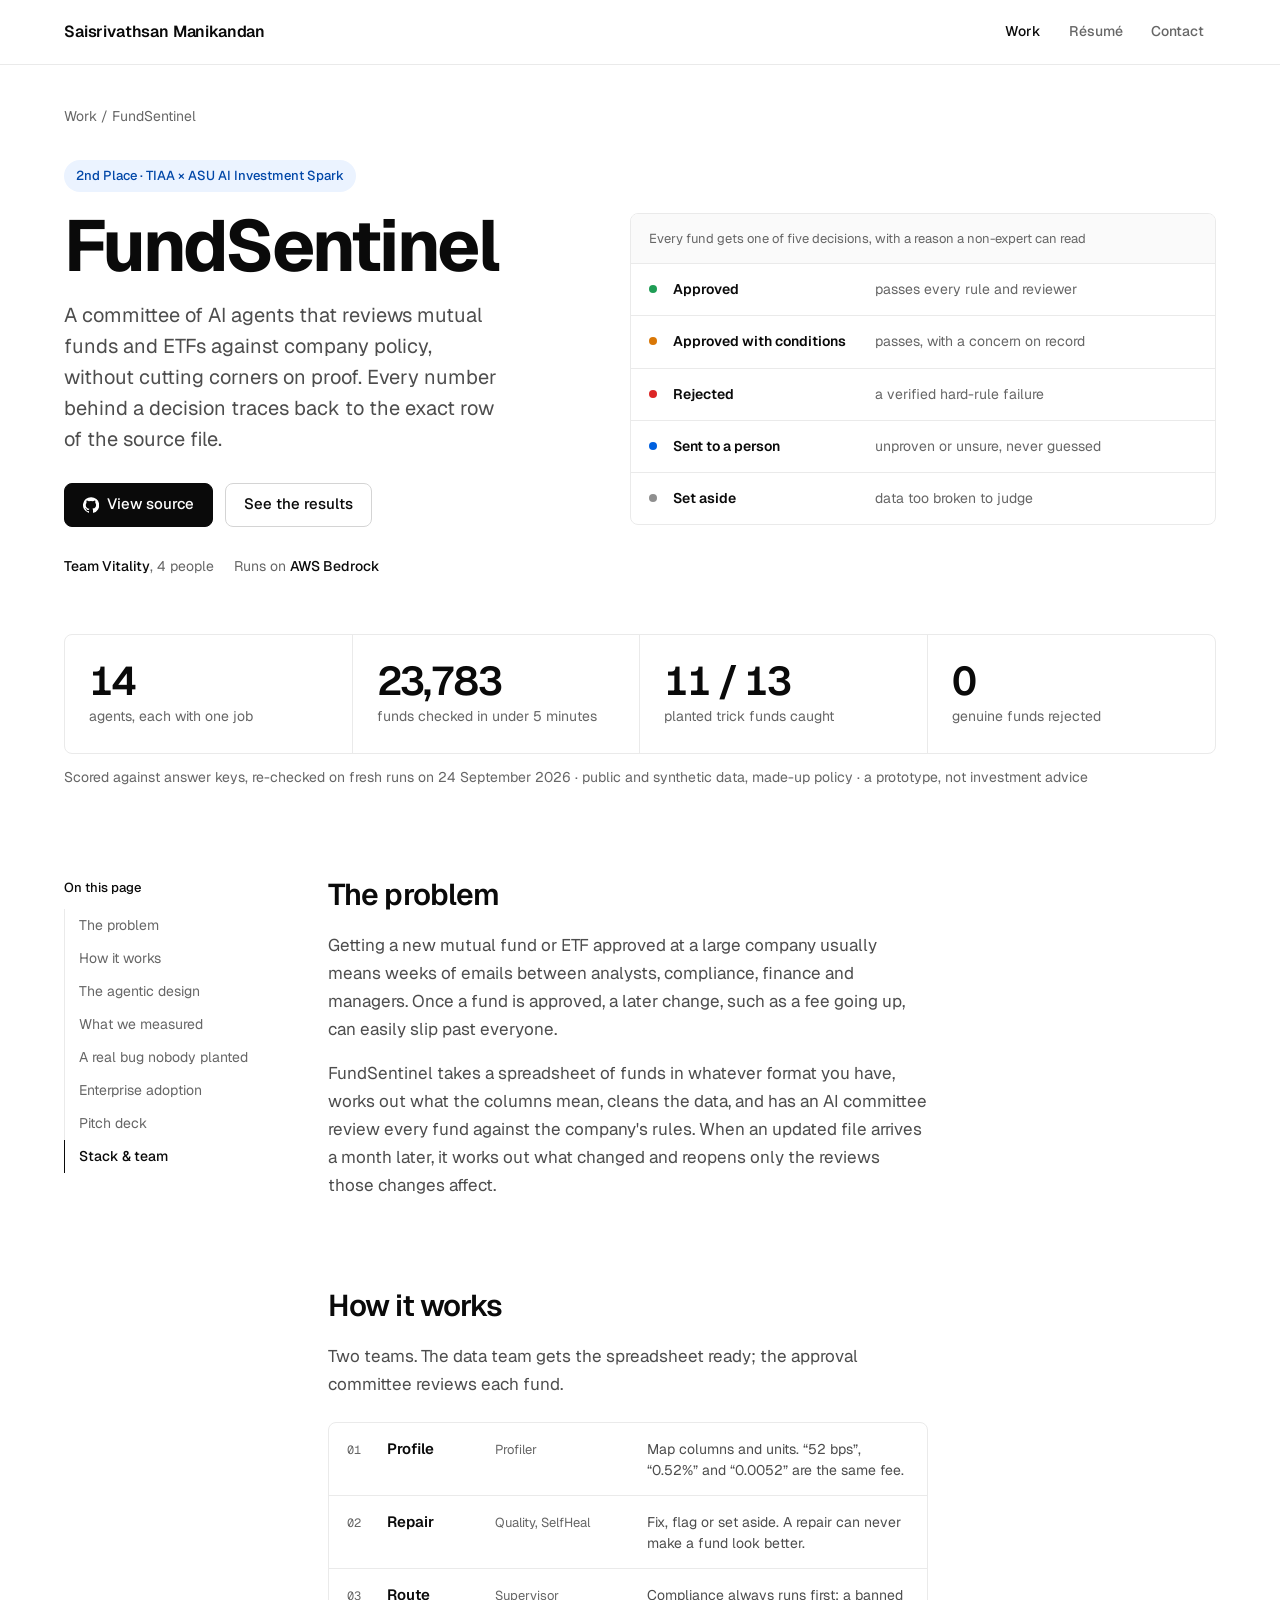
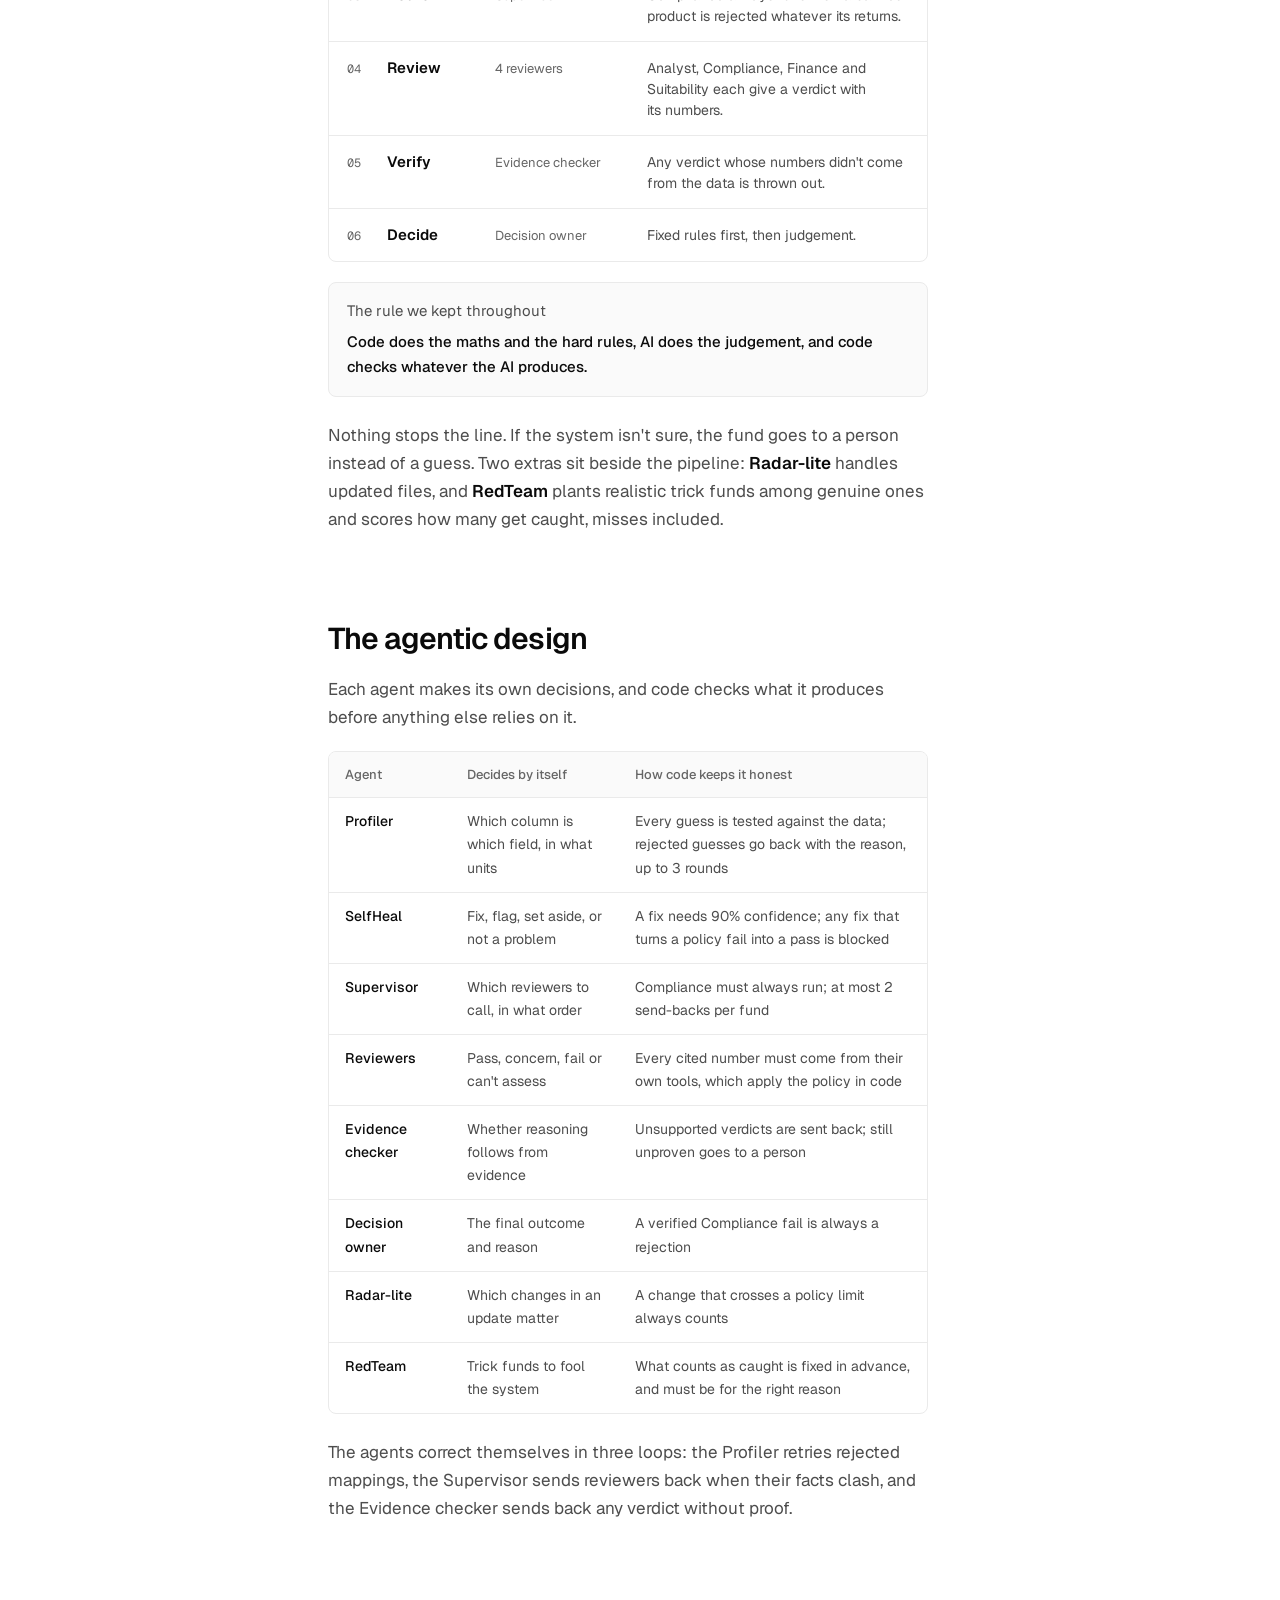
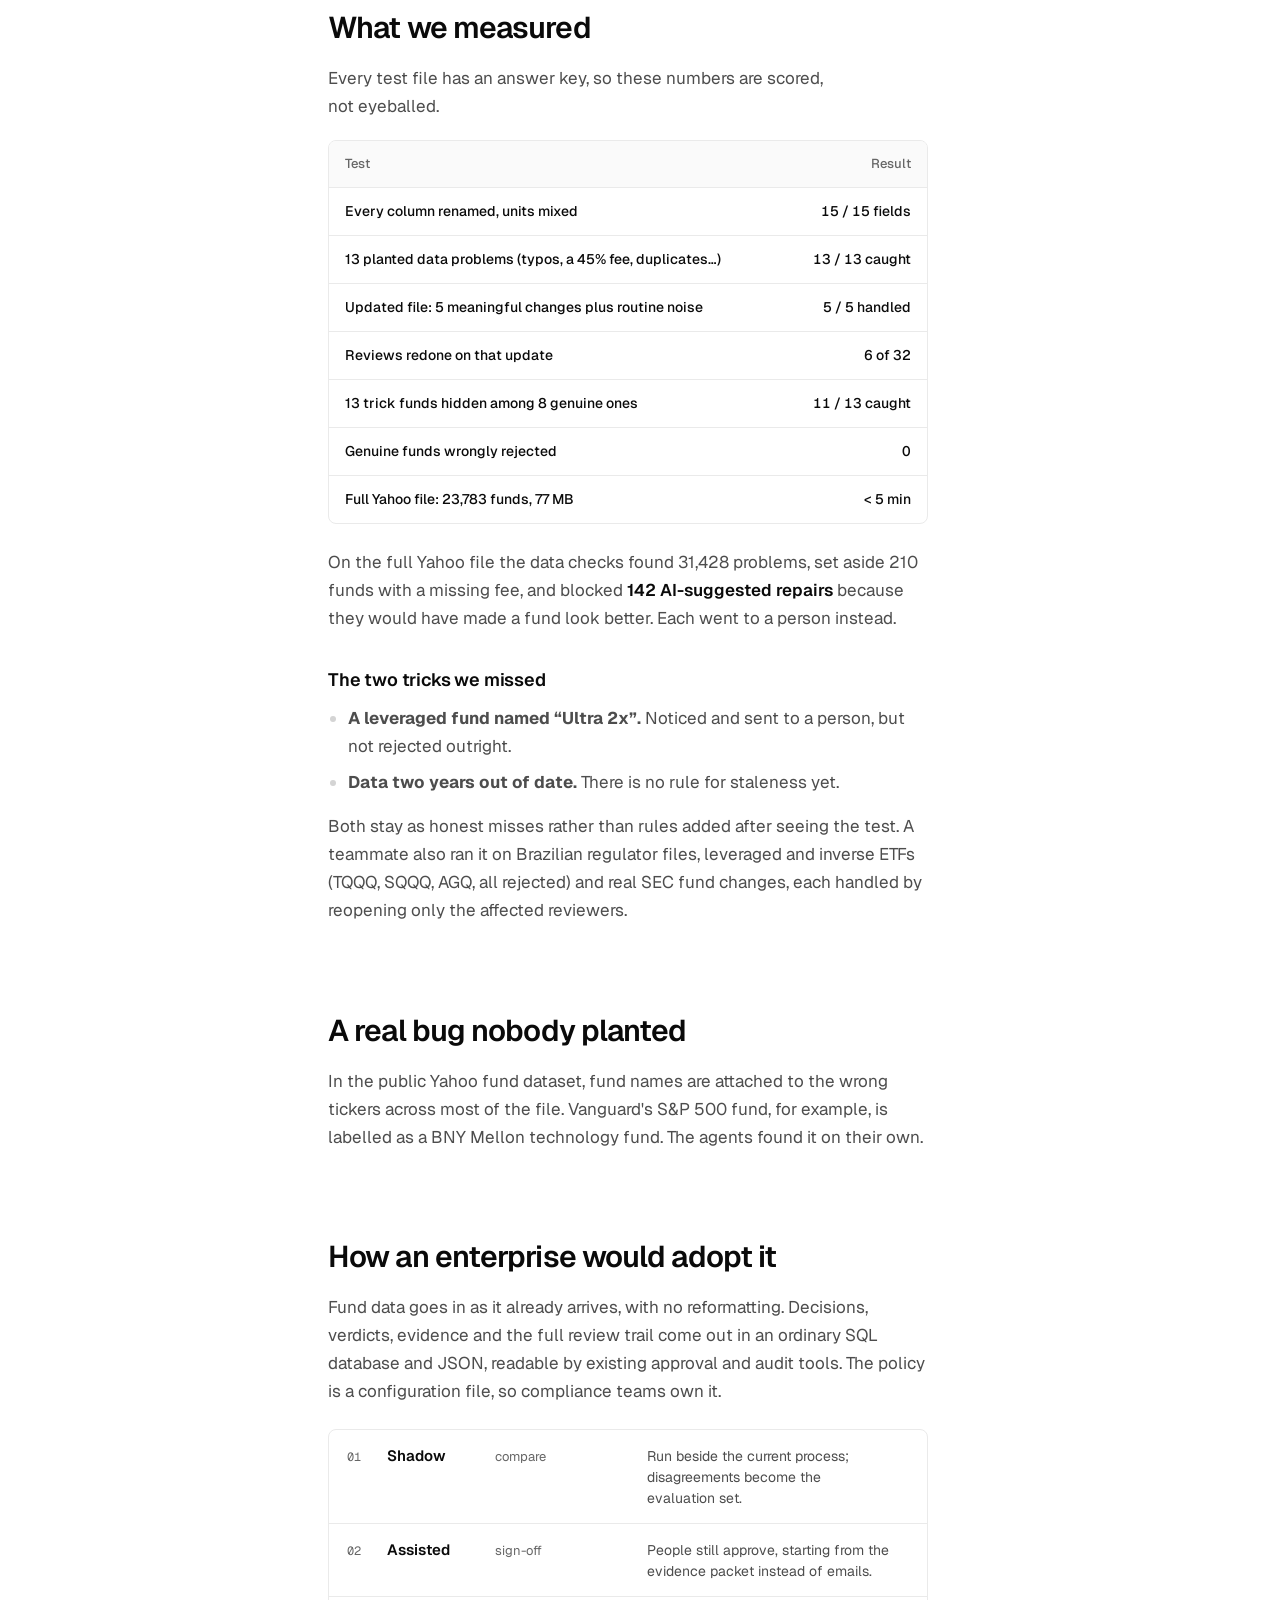
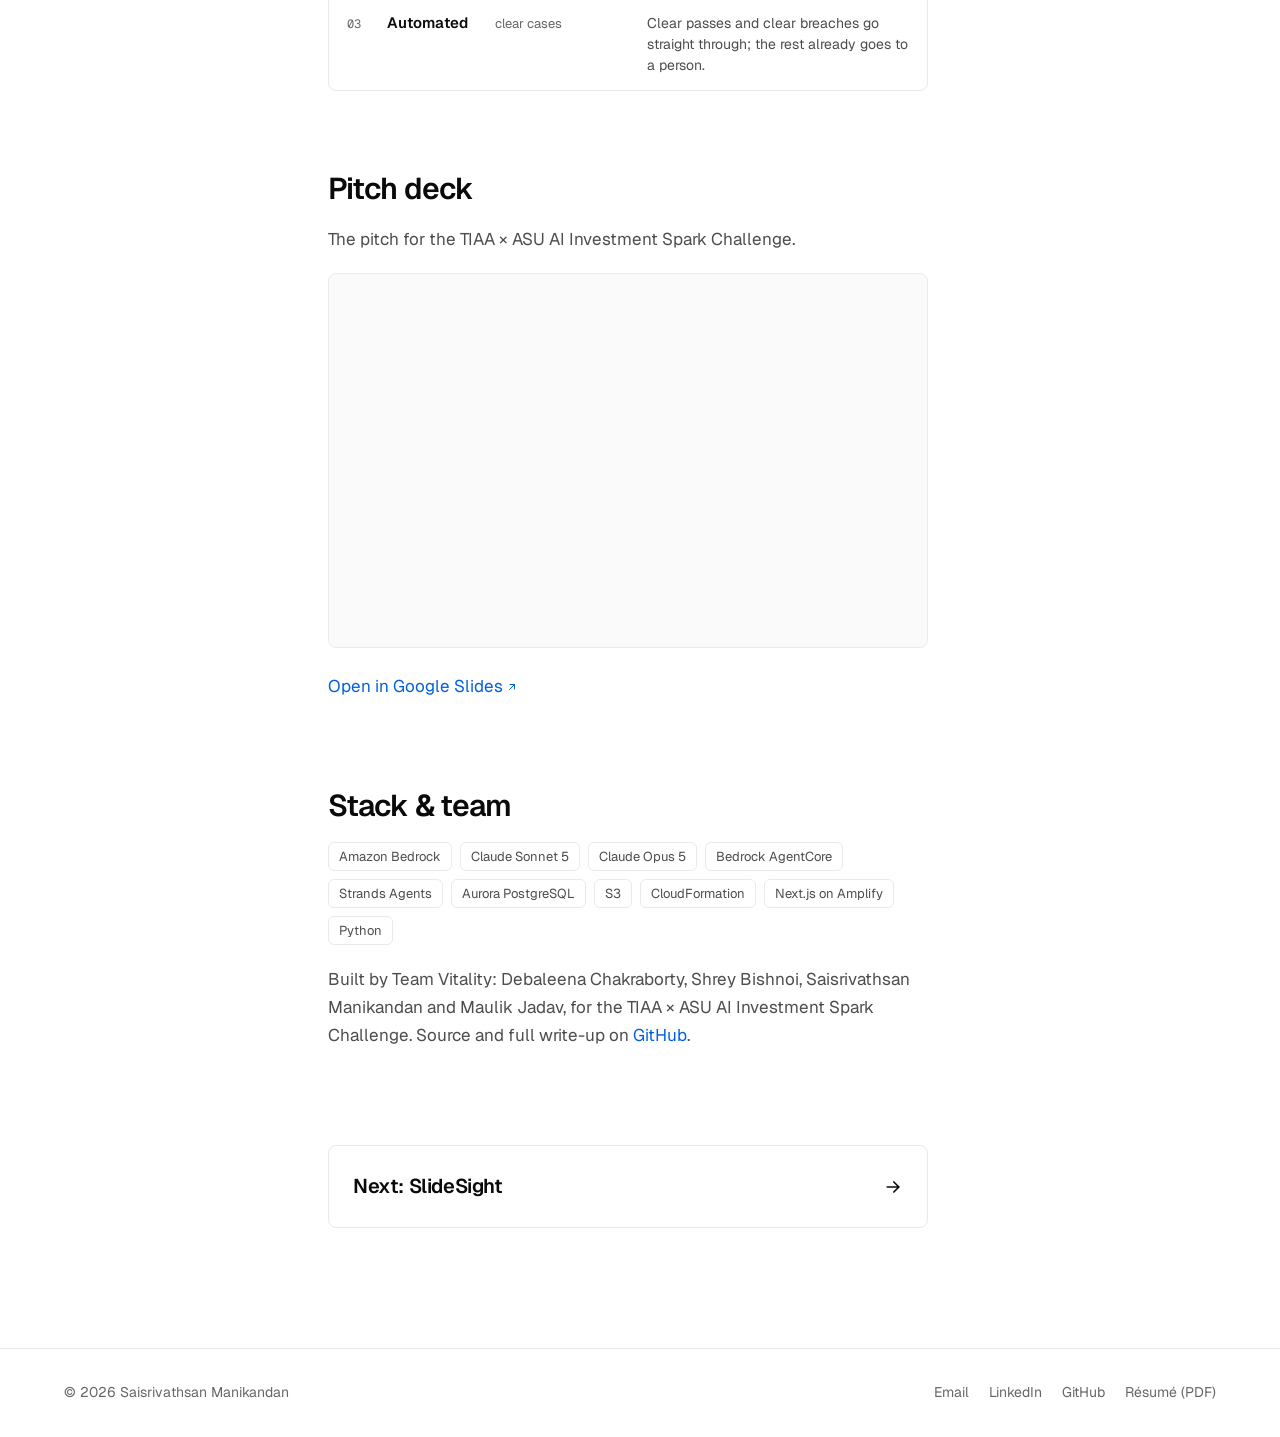
==== fundsentinel.html @ feab9cbf "feat: add FundSentinel 2nd place, pitch deck and larger profile photo" ====
<!DOCTYPE html>
<html lang="en">

<head>
  <meta charset="UTF-8">
  <meta name="viewport" content="width=device-width, initial-scale=1.0">
  <title>FundSentinel — Saisrivathsan Manikandan</title>
  <meta name="description"
    content="FundSentinel: 14 AI agents review mutual funds against company policy, with every number traced to its source row. TIAA × ASU AI Investment Spark Challenge.">
  <meta property="og:title" content="FundSentinel — Saisrivathsan Manikandan">
  <meta property="og:description"
    content="An AI fund-approval committee with proof: 15/15 renamed fields mapped, 13/13 planted data problems caught, 11/13 trick funds caught, 0 genuine funds rejected.">
  <meta property="og:type" content="article">
  <link rel="preconnect" href="https://fonts.googleapis.com">
  <link rel="preconnect" href="https://fonts.gstatic.com" crossorigin>
  <link href="https://fonts.googleapis.com/css2?family=Geist:wght@400;500;600;700&family=Geist+Mono:wght@400;500&display=swap"
    rel="stylesheet">
  <link rel="stylesheet" href="site.css">
</head>

<body>
  <header class="nav">
    <div class="nav-inner">
      <a class="brand" href="index.html">Saisrivathsan<span class="brand-long"> Manikandan</span><span class="brand-short"> M.</span></a>
      <nav aria-label="Main">
        <ul>
          <li><a href="index.html#work" aria-current="page">Work</a></li>
          <li><a href="resume.html">Résumé</a></li>
          <li><a href="index.html#contact">Contact</a></li>
        </ul>
      </nav>
    </div>
  </header>

  <main class="wrap">
    <p class="crumbs"><a href="index.html#work">Work</a> / FundSentinel</p>

    <div class="hero">
      <div>
        <span class="pill">2nd Place · TIAA × ASU AI Investment Spark</span>
        <h1>FundSentinel</h1>
        <p class="lede">A committee of AI agents that reviews mutual funds and ETFs against company policy, without
          cutting corners on proof. Every number behind a decision traces back to the exact row of the source file.</p>
        <div class="actions">
          <a class="btn btn-primary" href="https://github.com/smanika3/FundSentinel" target="_blank" rel="noopener">
            <svg viewBox="0 0 24 24" fill="currentColor" aria-hidden="true"><path
                d="M12 .3a12 12 0 0 0-3.8 23.4c.6.1.8-.3.8-.6v-2c-3.3.7-4-1.6-4-1.6-.6-1.4-1.4-1.8-1.4-1.8-1-.7.1-.7.1-.7 1.2.1 1.8 1.2 1.8 1.2 1 1.8 2.8 1.3 3.5 1 0-.8.4-1.3.7-1.6-2.7-.3-5.5-1.3-5.5-6 0-1.2.5-2.3 1.3-3.1-.2-.4-.6-1.6 0-3.2 0 0 1-.3 3.4 1.2a11.5 11.5 0 0 1 6 0c2.3-1.5 3.3-1.2 3.3-1.2.6 1.6.2 2.8.1 3.2.8.8 1.3 1.9 1.3 3.2 0 4.6-2.8 5.6-5.5 5.9.5.4.9 1.1.9 2.3v3.3c0 .3.1.7.8.6A12 12 0 0 0 12 .3" /></svg>
            View source
          </a>
          <a class="btn btn-secondary" href="#measured">See the results</a>
        </div>
        <div class="meta">
          <span><b>Team Vitality</b>, 4 people</span>
          <span>Runs on <b>AWS Bedrock</b></span>
        </div>
      </div>

      <div class="outcomes" aria-label="The five possible decisions">
        <header>Every fund gets one of five decisions, with a reason a non-expert can read</header>
        <div class="outcome"><i style="background:#1f9d55"></i><b>Approved</b><span>passes every rule and reviewer</span></div>
        <div class="outcome"><i style="background:#d97706"></i><b>Approved with conditions</b><span>passes, with a concern on record</span></div>
        <div class="outcome"><i style="background:#dc2626"></i><b>Rejected</b><span>a verified hard-rule failure</span></div>
        <div class="outcome"><i style="background:var(--accent)"></i><b>Sent to a person</b><span>unproven or unsure, never guessed</span></div>
        <div class="outcome"><i style="background:#8f8f8f"></i><b>Set aside</b><span>data too broken to judge</span></div>
      </div>
    </div>

    <div class="stats" role="list">
      <div class="stat" role="listitem"><b>14</b><span>agents, each with one job</span></div>
      <div class="stat" role="listitem"><b>23,783</b><span>funds checked in under 5 minutes</span></div>
      <div class="stat" role="listitem"><b>11 / 13</b><span>planted trick funds caught</span></div>
      <div class="stat" role="listitem"><b>0</b><span>genuine funds rejected</span></div>
    </div>
    <p class="stats-note">Scored against answer keys, re-checked on fresh runs on 24 September 2026 · public and
      synthetic data, made-up policy · a prototype, not investment advice</p>

    <div class="body">
      <aside class="toc" aria-label="On this page">
        <p>On this page</p>
        <ol>
          <li><a href="#problem">The problem</a></li>
          <li><a href="#how">How it works</a></li>
          <li><a href="#agents">The agentic design</a></li>
          <li><a href="#measured">What we measured</a></li>
          <li><a href="#found">A real bug nobody planted</a></li>
          <li><a href="#adoption">Enterprise adoption</a></li>
          <li><a href="#deck">Pitch deck</a></li>
          <li><a href="#stack">Stack &amp; team</a></li>
        </ol>
      </aside>

      <article>
        <section id="problem">
          <h2>The problem</h2>
          <p>Getting a new mutual fund or ETF approved at a large company usually means weeks of emails between
            analysts, compliance, finance and managers. Once a fund is approved, a later change, such as a fee going
            up, can easily slip past everyone.</p>
          <p>FundSentinel takes a spreadsheet of funds in whatever format you have, works out what the columns mean,
            cleans the data, and has an AI committee review every fund against the company's rules. When an updated
            file arrives a month later, it works out what changed and reopens only the reviews those changes
            affect.</p>
        </section>

        <section id="how">
          <h2>How it works</h2>
          <p>Two teams. The data team gets the spreadsheet ready; the approval committee reviews each fund.</p>
          <div class="pipeline">
            <div class="step"><span class="n">01</span><b>Profile</b><span class="mono">Profiler</span>
              <p>Map columns and units. “52 bps”, “0.52%” and “0.0052” are the same fee.</p>
            </div>
            <div class="step"><span class="n">02</span><b>Repair</b><span class="mono">Quality, SelfHeal</span>
              <p>Fix, flag or set aside. A repair can never make a fund look better.</p>
            </div>
            <div class="step"><span class="n">03</span><b>Route</b><span class="mono">Supervisor</span>
              <p>Compliance always runs first: a banned product is rejected whatever its returns.</p>
            </div>
            <div class="step"><span class="n">04</span><b>Review</b><span class="mono">4 reviewers</span>
              <p>Analyst, Compliance, Finance and Suitability each give a verdict with its numbers.</p>
            </div>
            <div class="step"><span class="n">05</span><b>Verify</b><span class="mono">Evidence checker</span>
              <p>Any verdict whose numbers didn't come from the data is thrown out.</p>
            </div>
            <div class="step"><span class="n">06</span><b>Decide</b><span class="mono">Decision owner</span>
              <p>Fixed rules first, then judgement.</p>
            </div>
          </div>
          <div class="quote">The rule we kept throughout
            <span class="rule">Code does the maths and the hard rules, AI does the judgement,
              and code checks whatever the AI produces.</span>
          </div>
          <p>Nothing stops the line. If the system isn't sure, the fund goes to a person instead of a guess. Two extras
            sit beside the pipeline: <strong>Radar-lite</strong> handles updated files, and <strong>RedTeam</strong>
            plants realistic trick funds among genuine ones and scores how many get caught, misses included.</p>
        </section>

        <section id="agents">
          <h2>The agentic design</h2>
          <p>Each agent makes its own decisions, and code checks what it produces before anything else relies on it.
          </p>
          <div class="table-wrap">
            <table>
              <thead><tr><th>Agent</th><th>Decides by itself</th><th>How code keeps it honest</th></tr></thead>
              <tbody>
                <tr><td>Profiler</td><td>Which column is which field, in what units</td><td>Every guess is tested
                    against the data; rejected guesses go back with the reason, up to 3 rounds</td></tr>
                <tr><td>SelfHeal</td><td>Fix, flag, set aside, or not a problem</td><td>A fix needs 90% confidence;
                    any fix that turns a policy fail into a pass is blocked</td></tr>
                <tr><td>Supervisor</td><td>Which reviewers to call, in what order</td><td>Compliance must always run;
                    at most 2 send-backs per fund</td></tr>
                <tr><td>Reviewers</td><td>Pass, concern, fail or can't assess</td><td>Every cited number must come
                    from their own tools, which apply the policy in code</td></tr>
                <tr><td>Evidence checker</td><td>Whether reasoning follows from evidence</td><td>Unsupported verdicts
                    are sent back; still unproven goes to a person</td></tr>
                <tr><td>Decision owner</td><td>The final outcome and reason</td><td>A verified Compliance fail is always
                    a rejection</td></tr>
                <tr><td>Radar-lite</td><td>Which changes in an update matter</td><td>A change that crosses a policy
                    limit always counts</td></tr>
                <tr><td>RedTeam</td><td>Trick funds to fool the system</td><td>What counts as caught is fixed in
                    advance, and must be for the right reason</td></tr>
              </tbody>
            </table>
          </div>
          <p>The agents correct themselves in three loops: the Profiler retries rejected mappings, the Supervisor sends
            reviewers back when their facts clash, and the Evidence checker sends back any verdict without proof.</p>
        </section>

        <section id="measured">
          <h2>What we measured</h2>
          <p>Every test file has an answer key, so these numbers are scored, not eyeballed.</p>
          <div class="table-wrap">
            <table>
              <thead><tr><th>Test</th><th style="text-align:right">Result</th></tr></thead>
              <tbody>
                <tr><td>Every column renamed, units mixed</td><td class="num">15 / 15 fields</td></tr>
                <tr><td>13 planted data problems (typos, a 45% fee, duplicates…)</td><td class="num">13 / 13 caught</td></tr>
                <tr><td>Updated file: 5 meaningful changes plus routine noise</td><td class="num">5 / 5 handled</td></tr>
                <tr><td>Reviews redone on that update</td><td class="num">6 of 32</td></tr>
                <tr><td>13 trick funds hidden among 8 genuine ones</td><td class="num">11 / 13 caught</td></tr>
                <tr><td>Genuine funds wrongly rejected</td><td class="num">0</td></tr>
                <tr><td>Full Yahoo file: 23,783 funds, 77 MB</td><td class="num">&lt; 5 min</td></tr>
              </tbody>
            </table>
          </div>
          <p>On the full Yahoo file the data checks found 31,428 problems, set aside 210 funds with a missing fee, and
            blocked <strong>142 AI-suggested repairs</strong> because they would have made a fund look better. Each
            went to a person instead.</p>
          <h3>The two tricks we missed</h3>
          <ul>
            <li><strong>A leveraged fund named “Ultra 2x”.</strong> Noticed and sent to a person, but not rejected
              outright.</li>
            <li><strong>Data two years out of date.</strong> There is no rule for staleness yet.</li>
          </ul>
          <p>Both stay as honest misses rather than rules added after seeing the test. A teammate also ran it on
            Brazilian regulator files, leveraged and inverse ETFs (TQQQ, SQQQ, AGQ, all rejected) and real SEC fund
            changes, each handled by reopening only the affected reviewers.</p>
        </section>

        <section id="found">
          <h2>A real bug nobody planted</h2>
          <p>In the public Yahoo fund dataset, fund names are attached to the wrong tickers across most of the file.
            Vanguard's S&amp;P 500 fund, for example, is labelled as a BNY Mellon technology fund. The agents found it
            on their own.</p>
        </section>

        <section id="adoption">
          <h2>How an enterprise would adopt it</h2>
          <p>Fund data goes in as it already arrives, with no reformatting. Decisions, verdicts, evidence and the full
            review trail come out in an ordinary SQL database and JSON, readable by existing approval and audit
            tools. The policy is a configuration file, so compliance teams own it.</p>
          <div class="pipeline">
            <div class="step"><span class="n">01</span><b>Shadow</b><span class="mono">compare</span>
              <p>Run beside the current process; disagreements become the evaluation set.</p>
            </div>
            <div class="step"><span class="n">02</span><b>Assisted</b><span class="mono">sign-off</span>
              <p>People still approve, starting from the evidence packet instead of emails.</p>
            </div>
            <div class="step"><span class="n">03</span><b>Automated</b><span class="mono">clear cases</span>
              <p>Clear passes and clear breaches go straight through; the rest already goes to a person.</p>
            </div>
          </div>
        </section>

        <section id="deck">
          <h2>Pitch deck</h2>
          <p>The pitch for the TIAA × ASU AI Investment Spark Challenge.</p>
          <div class="deck"><iframe
              src="https://docs.google.com/presentation/d/1N5mpEWCv0STA7bXN4hxkSGrIzFxzbONt/embed?start=false&amp;loop=false"
              title="FundSentinel pitch deck" loading="lazy" allowfullscreen></iframe></div>
          <p><a href="https://docs.google.com/presentation/d/1N5mpEWCv0STA7bXN4hxkSGrIzFxzbONt/edit?usp=sharing" target="_blank"
              rel="noopener">Open in Google Slides<svg class="ext" viewBox="0 0 24 24" fill="none" stroke="currentColor" stroke-width="2" stroke-linecap="round" aria-hidden="true"><path d="M7 17 17 7M8 7h9v9"/></svg></a></p>
        </section>

        <section id="stack">
          <h2>Stack &amp; team</h2>
          <div class="stack">
            <span>Amazon Bedrock</span><span>Claude Sonnet 5</span><span>Claude Opus 5</span>
            <span>Bedrock AgentCore</span><span>Strands Agents</span><span>Aurora PostgreSQL</span><span>S3</span>
            <span>CloudFormation</span><span>Next.js on Amplify</span><span>Python</span>
          </div>
          <p>Built by Team Vitality: Debaleena Chakraborty, Shrey Bishnoi, Saisrivathsan Manikandan and Maulik Jadav,
            for the TIAA × ASU AI Investment Spark Challenge. Source and full write-up on <a
              href="https://github.com/smanika3/FundSentinel" target="_blank" rel="noopener">GitHub</a>.</p>
        </section>

        <a class="next" href="slidesight.html">
          <b>Next: SlideSight</b>
          <svg viewBox="0 0 24 24" fill="none" stroke="currentColor" stroke-width="2" stroke-linecap="round"
            aria-hidden="true"><path d="M5 12h14M13 6l6 6-6 6" /></svg>
        </a>
      </article>
    </div>
  </main>

  <footer>
    <div class="foot">
      <span>© 2026 Saisrivathsan Manikandan</span>
      <nav aria-label="Elsewhere">
        <a href="mailto:saisrivathsan2004@gmail.com">Email</a>
        <a href="https://linkedin.com/in/smanika3" target="_blank" rel="noopener">LinkedIn</a>
        <a href="https://github.com/smanika3" target="_blank" rel="noopener">GitHub</a>
        <a href="SAISRIVATHSAN_MANIKANDAN_RESUME.pdf">Résumé (PDF)</a>
      </nav>
    </div>
  </footer>

  <script>
    const tocLinks = [...document.querySelectorAll('.toc a')];
    const io = new IntersectionObserver(entries => entries.forEach(en => {
      if (!en.isIntersecting) return;
      tocLinks.forEach(a => a.setAttribute('aria-current', a.hash === '#' + en.target.id));
    }), { rootMargin: '-30% 0px -60% 0px' });
    document.querySelectorAll('article section').forEach(s => io.observe(s));
  </script>
</body>

</html>
---- site.css ----
/* Shared styles for every page. */
:root {
  --bg: #ffffff;
  --bg-soft: #fafafa;
  --ink: #0a0a0a;
  --ink-2: #4d4d4d;
  --muted: #666666;
  --line: #eaeaea;
  --line-strong: #d4d4d4;
  --accent: #0060df;
  --accent-soft: #ebf3ff;
  --code-bg: #0a0a0a;
  --code-ink: #ededed;
  --code-muted: #8f8f8f;
  --radius: 8px;
  --max: 1200px;
  --sans: "Geist", ui-sans-serif, system-ui, sans-serif;
  --mono: "Geist Mono", ui-monospace, SFMono-Regular, Menlo, monospace;
}

* { box-sizing: border-box; margin: 0; padding: 0; }
html { scroll-behavior: smooth; scroll-padding-top: 88px; }
body {
  background: var(--bg);
  color: var(--ink);
  font: 400 16px/1.65 var(--sans);
  -webkit-font-smoothing: antialiased;
  text-rendering: optimizeLegibility;
}
::selection { background: var(--accent); color: #fff; }
a { color: var(--accent); text-decoration: none; }
a:hover { text-decoration: underline; text-underline-offset: 3px; }
:focus-visible { outline: 2px solid var(--accent); outline-offset: 3px; border-radius: 4px; }
code, .mono { font-family: var(--mono); font-size: .9em; }
p code, li code, td code {
  background: var(--bg-soft);
  border: 1px solid var(--line);
  border-radius: 5px;
  padding: .05em .35em;
  word-break: break-word;
}

/* NAV */
.nav {
  position: sticky; top: 0; z-index: 10;
  background: rgba(255, 255, 255, .85);
  backdrop-filter: saturate(180%) blur(8px);
  -webkit-backdrop-filter: saturate(180%) blur(8px);
  border-bottom: 1px solid var(--line);
}
.nav-inner {
  max-width: var(--max); margin: 0 auto; padding: 0 24px; height: 64px;
  display: flex; align-items: center; justify-content: space-between;
}
.brand { color: var(--ink); font-weight: 600; letter-spacing: -.01em; white-space: nowrap; }
.brand-short { display: none; }
.nav ul { list-style: none; display: flex; gap: 4px; }
.nav ul a {
  display: block; padding: 8px 12px; border-radius: 6px;
  color: var(--muted); font-size: 14px; font-weight: 500;
}
.nav ul a:hover { color: var(--ink); background: var(--bg-soft); text-decoration: none; }
.nav ul a[aria-current="page"] { color: var(--ink); }

/* HERO */
.wrap { max-width: var(--max); margin: 0 auto; padding: 0 24px; }
.crumbs { padding-top: 40px; font-size: 14px; color: var(--muted); }
.crumbs a { color: var(--muted); }
.hero {
  display: grid; grid-template-columns: 1fr 1.15fr; gap: 56px; align-items: center;
  padding: 32px 0 56px;
}
.pill {
  display: inline-flex; align-items: center; gap: 8px;
  background: var(--accent-soft); color: #0047a8;
  font-size: 13px; font-weight: 500; padding: 5px 12px; border-radius: 999px;
}
.pill svg { width: 14px; height: 14px; }
h1 {
  font-size: clamp(44px, 6vw, 72px); font-weight: 700; line-height: 1;
  letter-spacing: -.04em; margin: 18px 0 18px;
}
.lede { font-size: 20px; line-height: 1.55; color: var(--ink-2); max-width: 34ch; text-wrap: pretty; }
.actions { display: flex; flex-wrap: wrap; gap: 12px; margin-top: 28px; }
.btn {
  display: inline-flex; align-items: center; gap: 8px; height: 44px; padding: 0 18px;
  border-radius: var(--radius); font-size: 15px; font-weight: 500;
  border: 1px solid var(--ink); transition: background .15s, color .15s, border-color .15s;
}
.btn:hover { text-decoration: none; }
.btn svg { width: 16px; height: 16px; }
.btn-primary { background: var(--ink); color: #fff; }
.btn-primary:hover { background: #333; border-color: #333; }
.btn-secondary { background: var(--bg); color: var(--ink); border-color: var(--line-strong); }
.btn-secondary:hover { border-color: var(--ink); }
.meta {
  display: flex; flex-wrap: wrap; gap: 6px 20px; margin-top: 28px;
  font-size: 14px; color: var(--muted);
}
.meta b { color: var(--ink); font-weight: 500; }

.video {
  position: relative; display: block; aspect-ratio: 16 / 9; overflow: hidden;
  border-radius: var(--radius); border: 1px solid var(--line); background: #000;
}
.video img { width: 100%; height: 100%; object-fit: cover; display: block; transition: transform .4s cubic-bezier(.16, 1, .3, 1); }
.video:hover img { transform: scale(1.02); }
.video .play {
  position: absolute; inset: 0; margin: auto; width: 68px; height: 68px; border-radius: 50%;
  background: rgba(10, 10, 10, .78); display: grid; place-items: center;
  transition: background .15s, transform .2s;
}
.video:hover .play { background: var(--ink); transform: scale(1.05); }
.video .play svg { width: 24px; height: 24px; margin-left: 3px; fill: #fff; }
.video .label {
  position: absolute; left: 14px; bottom: 12px; color: #fff; font-size: 13px; font-weight: 500;
  background: rgba(10, 10, 10, .7); padding: 4px 10px; border-radius: 6px;
}
.video iframe { position: absolute; inset: 0; width: 100%; height: 100%; border: 0; }

/* STATS */
.stats {
  display: grid; grid-template-columns: repeat(4, 1fr);
  border: 1px solid var(--line); border-radius: var(--radius); overflow: hidden;
}
.stat { padding: 24px; border-right: 1px solid var(--line); }
.stat:last-child { border-right: 0; }
.stat b {
  display: block; font-size: 40px; font-weight: 600; letter-spacing: -.04em; line-height: 1.1;
  font-variant-numeric: tabular-nums;
}
.stat span { font-size: 14px; color: var(--muted); }
.stats-note { font-size: 14px; color: var(--muted); margin-top: 12px; }

/* BODY LAYOUT */
.body { display: grid; grid-template-columns: 200px minmax(0, 1fr); gap: 64px; padding: 88px 0 40px; }
.toc { position: sticky; top: 96px; align-self: start; }
.toc p { font-size: 13px; font-weight: 500; color: var(--ink); margin-bottom: 10px; }
.toc ol { list-style: none; border-left: 1px solid var(--line); }
.toc a {
  display: block; padding: 5px 0 5px 14px; margin-left: -1px; border-left: 1px solid transparent;
  font-size: 14px; color: var(--muted);
}
.toc a:hover { color: var(--ink); text-decoration: none; }
.toc a[aria-current="true"] { color: var(--ink); border-left-color: var(--ink); font-weight: 500; }

article { max-width: 600px; }
section { padding-bottom: 72px; }
h2 { font-size: 30px; font-weight: 600; letter-spacing: -.03em; line-height: 1.2; margin-bottom: 18px; }
h3 { font-size: 18px; font-weight: 600; letter-spacing: -.01em; margin: 32px 0 10px; }
article p { color: var(--ink-2); margin-bottom: 16px; text-wrap: pretty; font-size: 17px; }
article p strong { color: var(--ink); font-weight: 600; }
article ul { color: var(--ink-2); padding-left: 20px; margin-bottom: 16px; font-size: 17px; }
article li { margin-bottom: 8px; }
article li::marker { color: var(--line-strong); }

.quote {
  border: 1px solid var(--line); border-radius: var(--radius); background: var(--bg-soft);
  padding: 16px 18px; margin: 20px 0 24px; font-size: 15px; color: var(--ink-2);
}
.quote .rule { display: block; color: var(--ink); margin-top: 6px; font-weight: 500; }
.quote .mono { display: block; color: var(--ink); margin-top: 6px; word-break: break-all; }

.grid-2 { display: grid; grid-template-columns: 1fr 1fr; gap: 16px; margin: 24px 0; }
.card { border: 1px solid var(--line); border-radius: var(--radius); padding: 22px; }
.card h3 { margin: 0 0 8px; font-size: 16px; }
.card p { font-size: 15px; margin: 0; }

/* PIPELINE */
.pipeline {
  display: grid; margin: 24px 0 8px;
  border: 1px solid var(--line); border-radius: var(--radius); overflow: hidden;
}
.step {
  display: grid; grid-template-columns: 28px 96px 140px 1fr; gap: 12px; align-items: baseline;
  padding: 14px 18px; border-bottom: 1px solid var(--line);
}
.step:last-child { border-bottom: 0; }
.step .n { font-family: var(--mono); font-size: 12px; color: var(--muted); }
.step b { font-size: 15px; font-weight: 600; }
.step a, .step .mono { font: 400 13px var(--mono); }
.step .mono { font-family: var(--sans); color: var(--muted); }
.step p { font-size: 14px; line-height: 1.5; margin: 0; }

pre {
  background: var(--code-bg); color: var(--code-ink); border-radius: var(--radius);
  padding: 18px 20px; overflow-x: auto; font: 400 13px/1.7 var(--mono); margin: 20px 0 24px;
}
pre .c { color: var(--code-muted); }
pre .ok { color: #62c073; }
pre .rv { color: #f5a623; }
pre .dc { color: #8fb8ff; }
.pre-label { font-size: 13px; color: var(--muted); margin-bottom: -12px; }

/* TABLES */
.table-wrap { border: 1px solid var(--line); border-radius: var(--radius); overflow-x: auto; margin: 20px 0 24px; }
table { width: 100%; border-collapse: collapse; font-size: 14px; }
th, td { text-align: left; padding: 12px 16px; border-bottom: 1px solid var(--line); vertical-align: top; }
th { font-weight: 500; color: var(--muted); background: var(--bg-soft); font-size: 13px; }
tr:last-child td { border-bottom: 0; }
td.num { text-align: right; font-variant-numeric: tabular-nums; font-weight: 500; color: var(--ink); white-space: nowrap; }
td:first-child { color: var(--ink); font-weight: 500; }
td { color: var(--ink-2); }

.callout {
  display: grid; grid-template-columns: repeat(3, 1fr); gap: 0; margin: 24px 0;
  border: 1px solid var(--line); border-radius: var(--radius); overflow: hidden;
}
.callout div { padding: 18px; border-right: 1px solid var(--line); }
.callout div:last-child { border-right: 0; }
.callout b { display: block; font-size: 26px; font-weight: 600; letter-spacing: -.03em; font-variant-numeric: tabular-nums; }
.callout span { font-size: 13px; color: var(--muted); line-height: 1.4; display: block; margin-top: 2px; }

.unproven li { padding-left: 4px; }

/* DECK */
.deck {
  container-type: inline-size; overflow: hidden; border: 1px solid var(--line); border-radius: var(--radius); background: var(--bg-soft);
  display: grid; place-items: center; text-align: center; color: var(--muted); font-size: 14px; margin: 20px 0 24px;
}
.deck iframe { display: block; width: 100%; height: calc(100cqw * 9 / 16 + 37px); border: 0; } /* 37px = Slides toolbar */

.stack { display: flex; flex-wrap: wrap; gap: 8px; margin: 12px 0 20px; }
.stack span {
  font: 400 13px/1 var(--sans); padding: 7px 10px; border: 1px solid var(--line); border-radius: 6px; color: var(--ink-2);
}

/* NEXT + FOOTER */
.next {
  display: flex; justify-content: space-between; align-items: center; gap: 16px;
  border: 1px solid var(--line); border-radius: var(--radius); padding: 24px; margin: 8px 0 80px; color: var(--ink);
  transition: border-color .15s;
}
.next:hover { border-color: var(--ink); text-decoration: none; }
.next b { font-size: 20px; font-weight: 600; letter-spacing: -.02em; }
.next svg { width: 20px; height: 20px; flex: none; }
footer { border-top: 1px solid var(--line); }
.foot {
  max-width: var(--max); margin: 0 auto; padding: 32px 24px; display: flex; flex-wrap: wrap;
  justify-content: space-between; gap: 16px; font-size: 14px; color: var(--muted);
}
.foot nav { display: flex; flex-wrap: wrap; gap: 20px; }
.foot a { color: var(--muted); }
.foot a:hover { color: var(--ink); }

/* MOTION: one entrance on the hero */
@media (prefers-reduced-motion: no-preference) {
  .hero > *, .intro { animation: rise .7s cubic-bezier(.16, 1, .3, 1) both; }
  .hero > :nth-child(2) { animation-delay: .08s; }
  @keyframes rise { from { opacity: 0; transform: translateY(10px); } }
}

/* RESPONSIVE */
@media (max-width: 960px) {
  .hero { grid-template-columns: minmax(0, 1fr); gap: 32px; }
  .lede { max-width: 48ch; }
  .body { grid-template-columns: minmax(0, 1fr); gap: 0; padding-top: 64px; }
  .toc { display: none; }
}
@media (max-width: 640px) {
  .nav ul a { padding: 8px 8px; }
  .brand-long { display: none; }
  .brand-short { display: inline; }
  .stats { grid-template-columns: 1fr 1fr; }
  .stat { padding: 18px; }
  .stat:nth-child(2) { border-right: 0; }
  .stat:nth-child(-n+2) { border-bottom: 1px solid var(--line); }
  .stat b { font-size: 32px; }
  .grid-2, .callout { grid-template-columns: 1fr; }
  .callout div { border-right: 0; border-bottom: 1px solid var(--line); }
  .callout div:last-child { border-bottom: 0; }
  h2 { font-size: 26px; }
  .step { grid-template-columns: 28px 1fr; row-gap: 2px; }
  .step a, .step .mono, .step p { grid-column: 2; }
  .lede { font-size: 18px; }
}

/* HOME */
.intro { padding: 72px 0 56px; display: grid; grid-template-columns: minmax(0, 1fr) auto; gap: 64px; align-items: center; }
.intro .avatar { order: 2; width: 320px; height: 320px; border-radius: 50%; object-fit: cover; border: 1px solid var(--line); display: block; }
.intro h1 { font-size: clamp(40px, 5.5vw, 64px); margin: 0 0 18px; }
.intro .lede { max-width: 44ch; }
.status { display: inline-flex; align-items: center; gap: 8px; margin-top: 20px; font-size: 14px; color: var(--ink-2); }
.status::before { content: ""; width: 8px; height: 8px; border-radius: 50%; background: #1f9d55; }
.proof { display: grid; grid-template-columns: repeat(3, 1fr); border: 1px solid var(--line); border-radius: var(--radius); overflow: hidden; }
.proof div { padding: 20px 22px; border-right: 1px solid var(--line); }
.proof div:last-child { border-right: 0; }
.proof b { display: block; font-size: 22px; font-weight: 600; letter-spacing: -.03em; font-variant-numeric: tabular-nums; }
.proof span { font-size: 14px; color: var(--muted); }

.home-section { padding: 96px 0 0; }
.home-section > h2 { margin-bottom: 8px; }
.home-section > .sub { color: var(--muted); margin-bottom: 28px; max-width: 60ch; }

.featured { display: grid; grid-template-columns: 1fr 1fr; gap: 16px; }
.project {
  display: flex; flex-direction: column; gap: 14px; border: 1px solid var(--line); border-radius: var(--radius);
  padding: 28px; color: var(--ink); transition: border-color .15s;
}
.project:hover { border-color: var(--ink); text-decoration: none; }
.project .pill { align-self: flex-start; }
.project h3 { margin: 0; font-size: 24px; font-weight: 600; letter-spacing: -.03em; }
.project p { color: var(--ink-2); font-size: 15px; }
.project dl { display: grid; grid-template-columns: repeat(3, 1fr); border-top: 1px solid var(--line); padding-top: 16px; margin-top: auto; }
.project dt { font-size: 22px; font-weight: 600; letter-spacing: -.03em; font-variant-numeric: tabular-nums; }
.project dd { font-size: 13px; color: var(--muted); line-height: 1.4; }
.project .more { font-size: 14px; font-weight: 500; display: inline-flex; align-items: center; gap: 6px; }
.project .more svg { width: 16px; height: 16px; transition: transform .2s cubic-bezier(.16, 1, .3, 1); }
.project:hover .more svg { transform: translateX(3px); }

.rows { border: 1px solid var(--line); border-radius: var(--radius); margin-top: 16px; }
.row { display: grid; grid-template-columns: 220px 1fr auto; gap: 24px; align-items: baseline; padding: 18px 22px; border-bottom: 1px solid var(--line); }
.row:last-child { border-bottom: 0; }
.row b { font-weight: 600; }
.row p { color: var(--ink-2); font-size: 15px; }
.row .when { font-size: 14px; color: var(--muted); white-space: nowrap; font-variant-numeric: tabular-nums; }
.row a { font-size: 14px; white-space: nowrap; }

.toolkit { display: grid; grid-template-columns: repeat(3, 1fr); gap: 16px; }
.toolkit > div { border: 1px solid var(--line); border-radius: var(--radius); padding: 20px 22px; }
.toolkit h3 { font-size: 15px; font-weight: 600; margin: 0 0 12px; }
.toolkit .stack { margin: 0; }

.contact { border: 1px solid var(--line); border-radius: var(--radius); padding: 40px; display: flex; justify-content: space-between; align-items: center; gap: 24px; margin-bottom: 96px; }
.contact h2 { margin-bottom: 6px; }
.contact p { color: var(--ink-2); }

/* RESUME */
.resume-head { max-width: 820px; margin: 0 auto; display: flex; justify-content: space-between; align-items: flex-end; gap: 24px; padding: 56px 0 28px; border-bottom: 1px solid var(--line); }
.resume-head h1 { font-size: clamp(36px, 5vw, 52px); margin: 0 0 10px; }
.resume-head p { color: var(--muted); font-size: 15px; }
.resume { max-width: 820px; margin: 0 auto; padding-bottom: 80px; }
.resume section { padding: 40px 0 0; }
.resume h2 { font-size: 24px; font-weight: 600; letter-spacing: -.02em; margin-bottom: 18px; }
.entry { padding: 0 0 22px; }
.entry + .entry { border-top: 1px solid var(--line); padding-top: 22px; }
.entry-top { display: flex; justify-content: space-between; gap: 16px; align-items: baseline; flex-wrap: wrap; }
.entry h3 { margin: 0; font-size: 19px; font-weight: 600; letter-spacing: -.01em; }
.entry .when { font-size: 14px; color: var(--muted); font-variant-numeric: tabular-nums; }
.entry .what { color: var(--ink-2); font-size: 15px; margin-top: 2px; }
.entry .links { display: flex; gap: 14px; font-size: 14px; margin-top: 6px; }
.entry ul { margin: 10px 0 0; padding-left: 18px; color: var(--ink-2); font-size: 15px; }
.entry li { margin-bottom: 6px; }
.entry li::marker { color: var(--line-strong); }
.entry li strong { color: var(--ink); font-weight: 600; }
.skills { display: grid; grid-template-columns: 160px 1fr; gap: 10px 24px; font-size: 15px; }
.skills dt { font-weight: 500; }
.skills dd { color: var(--ink-2); }
.cert { display: flex; align-items: center; gap: 16px; }
.cert img { width: 56px; height: 56px; }

@media (max-width: 960px) {
  .featured, .toolkit { grid-template-columns: minmax(0, 1fr); }
  .intro { grid-template-columns: minmax(0, 1fr); gap: 32px; }
  .intro .avatar { order: 0; width: 240px; height: 240px; }
  .proof { grid-template-columns: 1fr; }
  .proof div { border-right: 0; border-bottom: 1px solid var(--line); }
  .proof div:last-child { border-bottom: 0; }
  .row { grid-template-columns: minmax(0, 1fr) auto; }
  .row p { grid-column: 1 / -1; grid-row: 2; }
}
@media (max-width: 640px) {
  .intro { padding: 48px 0 40px; }
  .intro .avatar { width: 200px; height: 200px; }
  .project { padding: 22px; }
  .contact { flex-direction: column; align-items: flex-start; padding: 28px; }
  .resume-head { flex-direction: column; align-items: flex-start; }
  .skills { grid-template-columns: 1fr; gap: 2px; }
  .skills dd { margin-bottom: 10px; }
  .home-section { padding-top: 72px; }
}

/* OUTCOME PANEL (FundSentinel hero) */
.outcomes { border: 1px solid var(--line); border-radius: var(--radius); overflow: hidden; }
.outcomes header { padding: 14px 18px; border-bottom: 1px solid var(--line); background: var(--bg-soft); font-size: 13px; color: var(--muted); }
.outcome { display: grid; grid-template-columns: 12px 190px 1fr; gap: 12px; align-items: baseline; padding: 14px 18px; border-bottom: 1px solid var(--line); font-size: 14px; }
.outcome:last-child { border-bottom: 0; }
.outcome i { width: 8px; height: 8px; border-radius: 50%; display: block; transform: translateY(-1px); }
.outcome b { font-weight: 600; }
.outcome span { color: var(--muted); }
@media (max-width: 640px) {
  .outcome { grid-template-columns: 12px 1fr; }
  .outcome span { grid-column: 2; }
}

.ext { width: 12px; height: 12px; margin-left: 3px; vertical-align: -1px; }
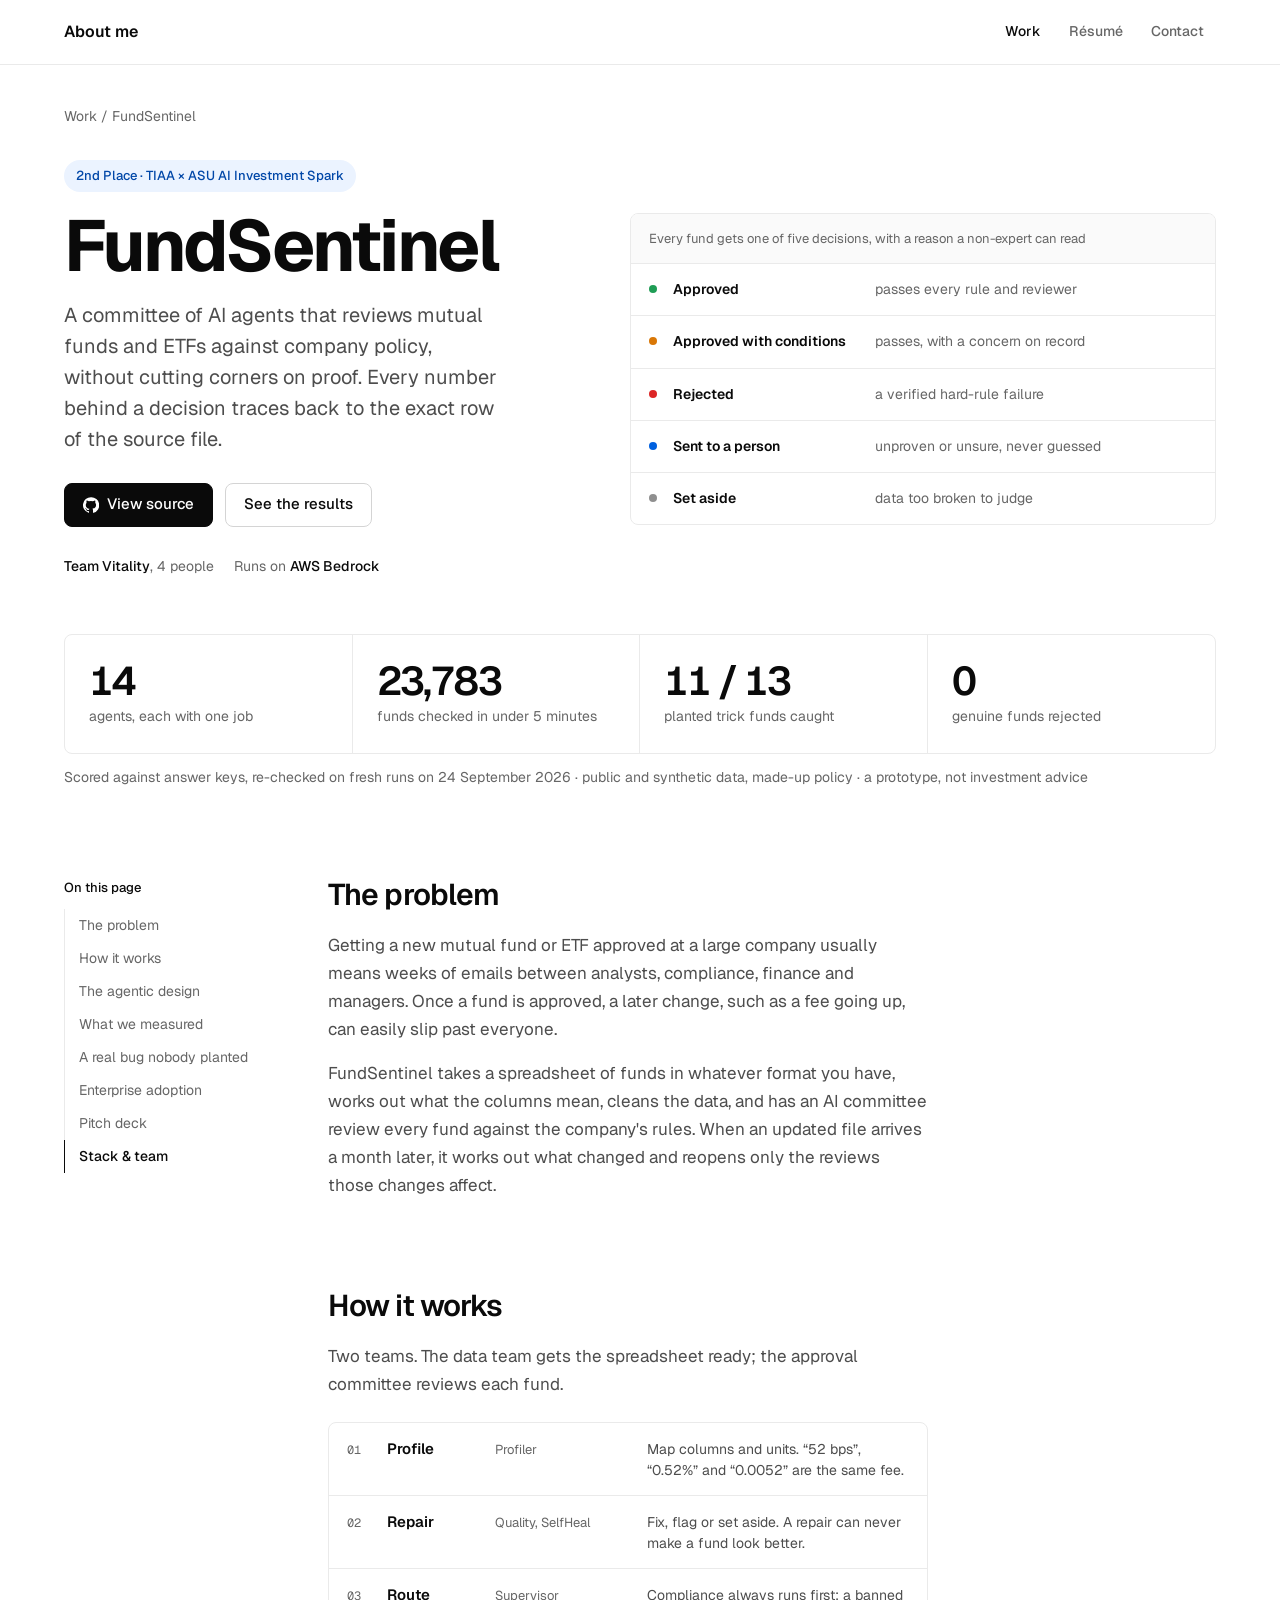
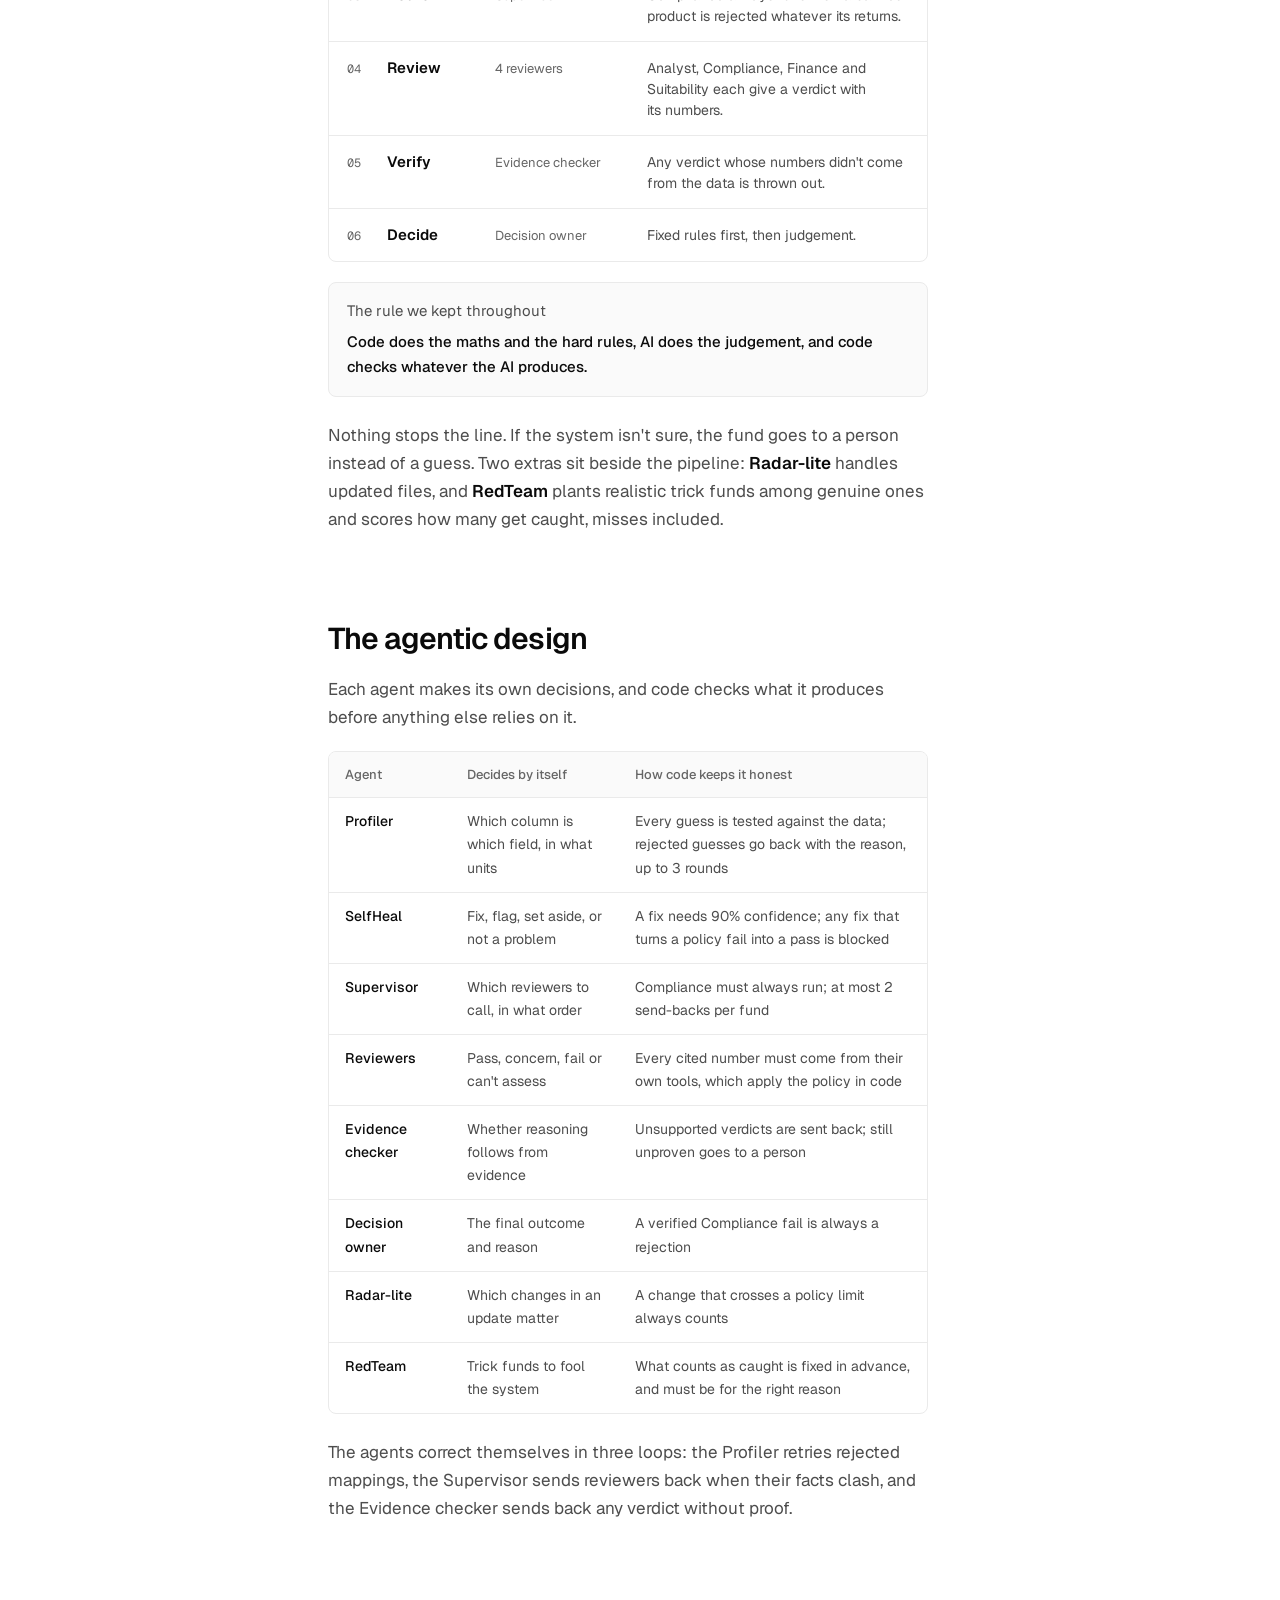
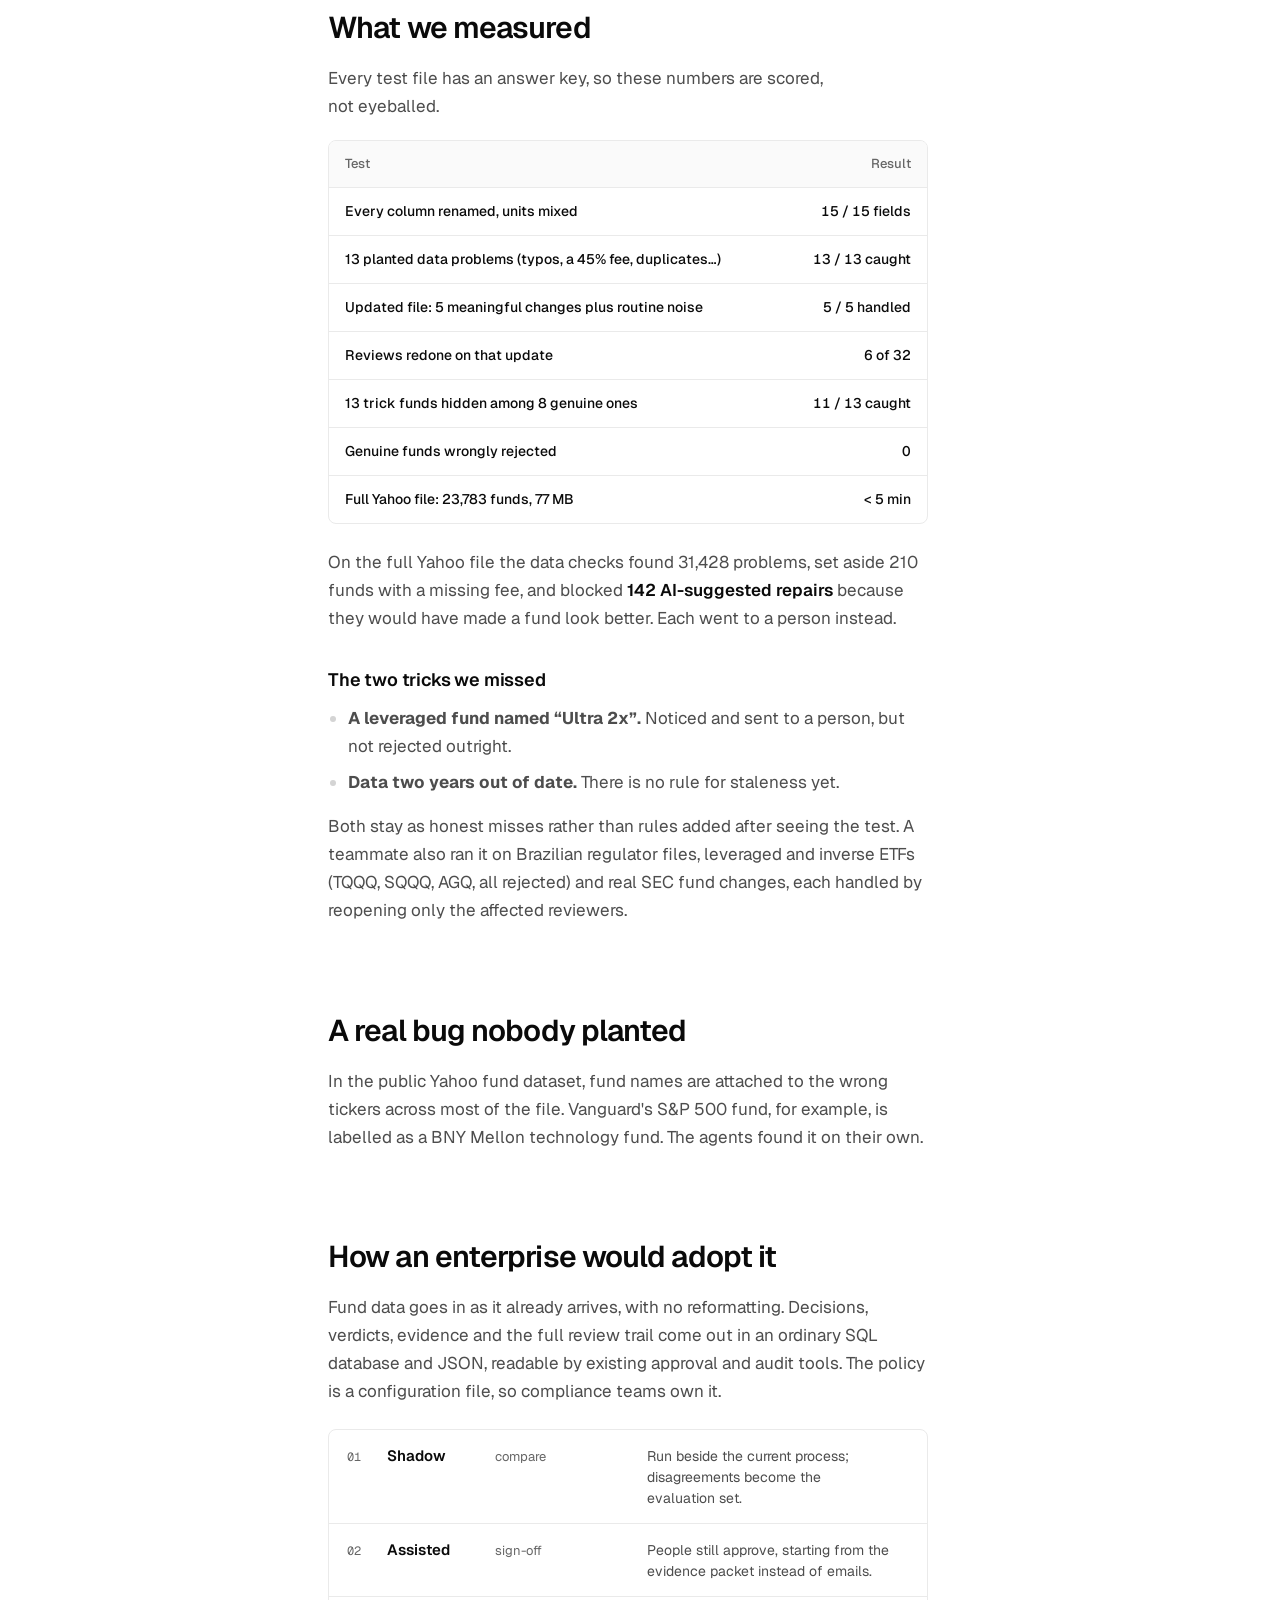
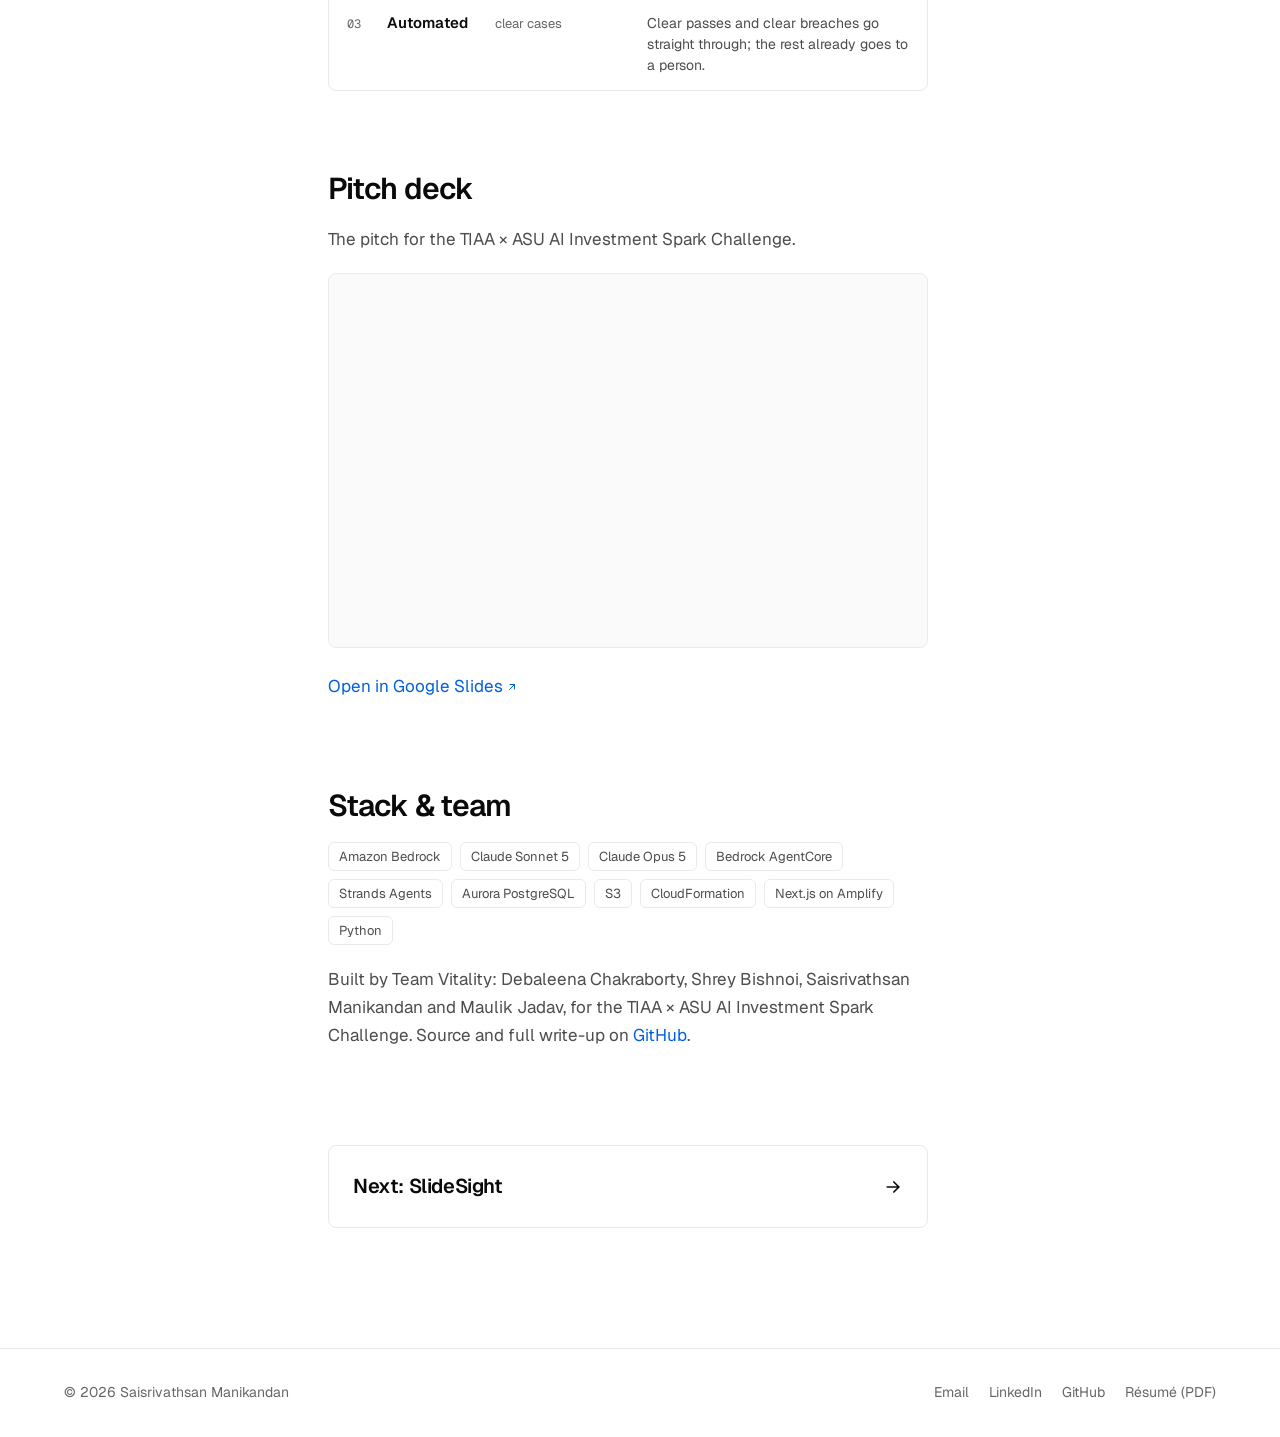
==== commit 16621bcb: "style: replace nav name with About me link" ====
--- a/fundsentinel.html
+++ b/fundsentinel.html
@@ -21,7 +21,7 @@
 <body>
   <header class="nav">
     <div class="nav-inner">
-      <a class="brand" href="index.html">Saisrivathsan<span class="brand-long"> Manikandan</span><span class="brand-short"> M.</span></a>
+      <a class="brand" href="index.html">About me</a>
       <nav aria-label="Main">
         <ul>
           <li><a href="index.html#work" aria-current="page">Work</a></li>
--- a/site.css
+++ b/site.css
@@ -53,7 +53,6 @@
   display: flex; align-items: center; justify-content: space-between;
 }
 .brand { color: var(--ink); font-weight: 600; letter-spacing: -.01em; white-space: nowrap; }
-.brand-short { display: none; }
 .nav ul { list-style: none; display: flex; gap: 4px; }
 .nav ul a {
   display: block; padding: 8px 12px; border-radius: 6px;
@@ -259,8 +258,6 @@
 }
 @media (max-width: 640px) {
   .nav ul a { padding: 8px 8px; }
-  .brand-long { display: none; }
-  .brand-short { display: inline; }
   .stats { grid-template-columns: 1fr 1fr; }
   .stat { padding: 18px; }
   .stat:nth-child(2) { border-right: 0; }
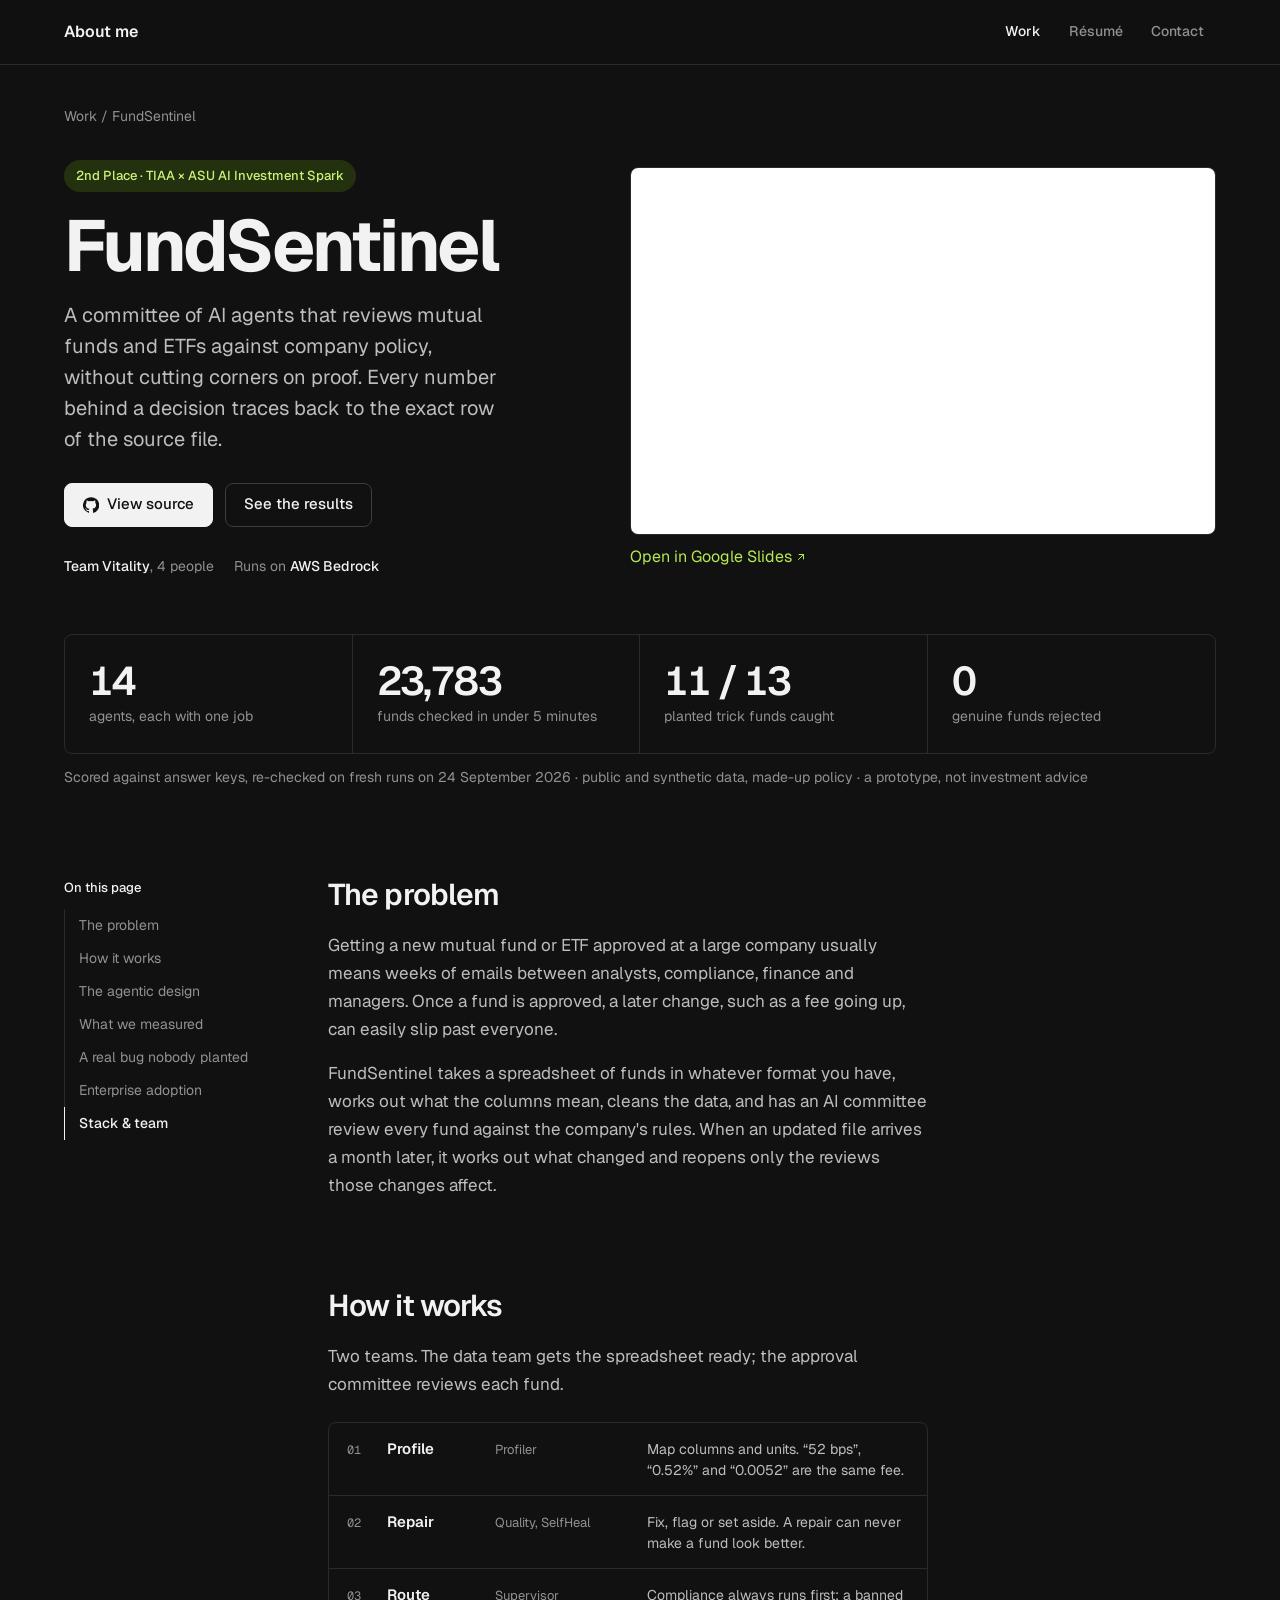
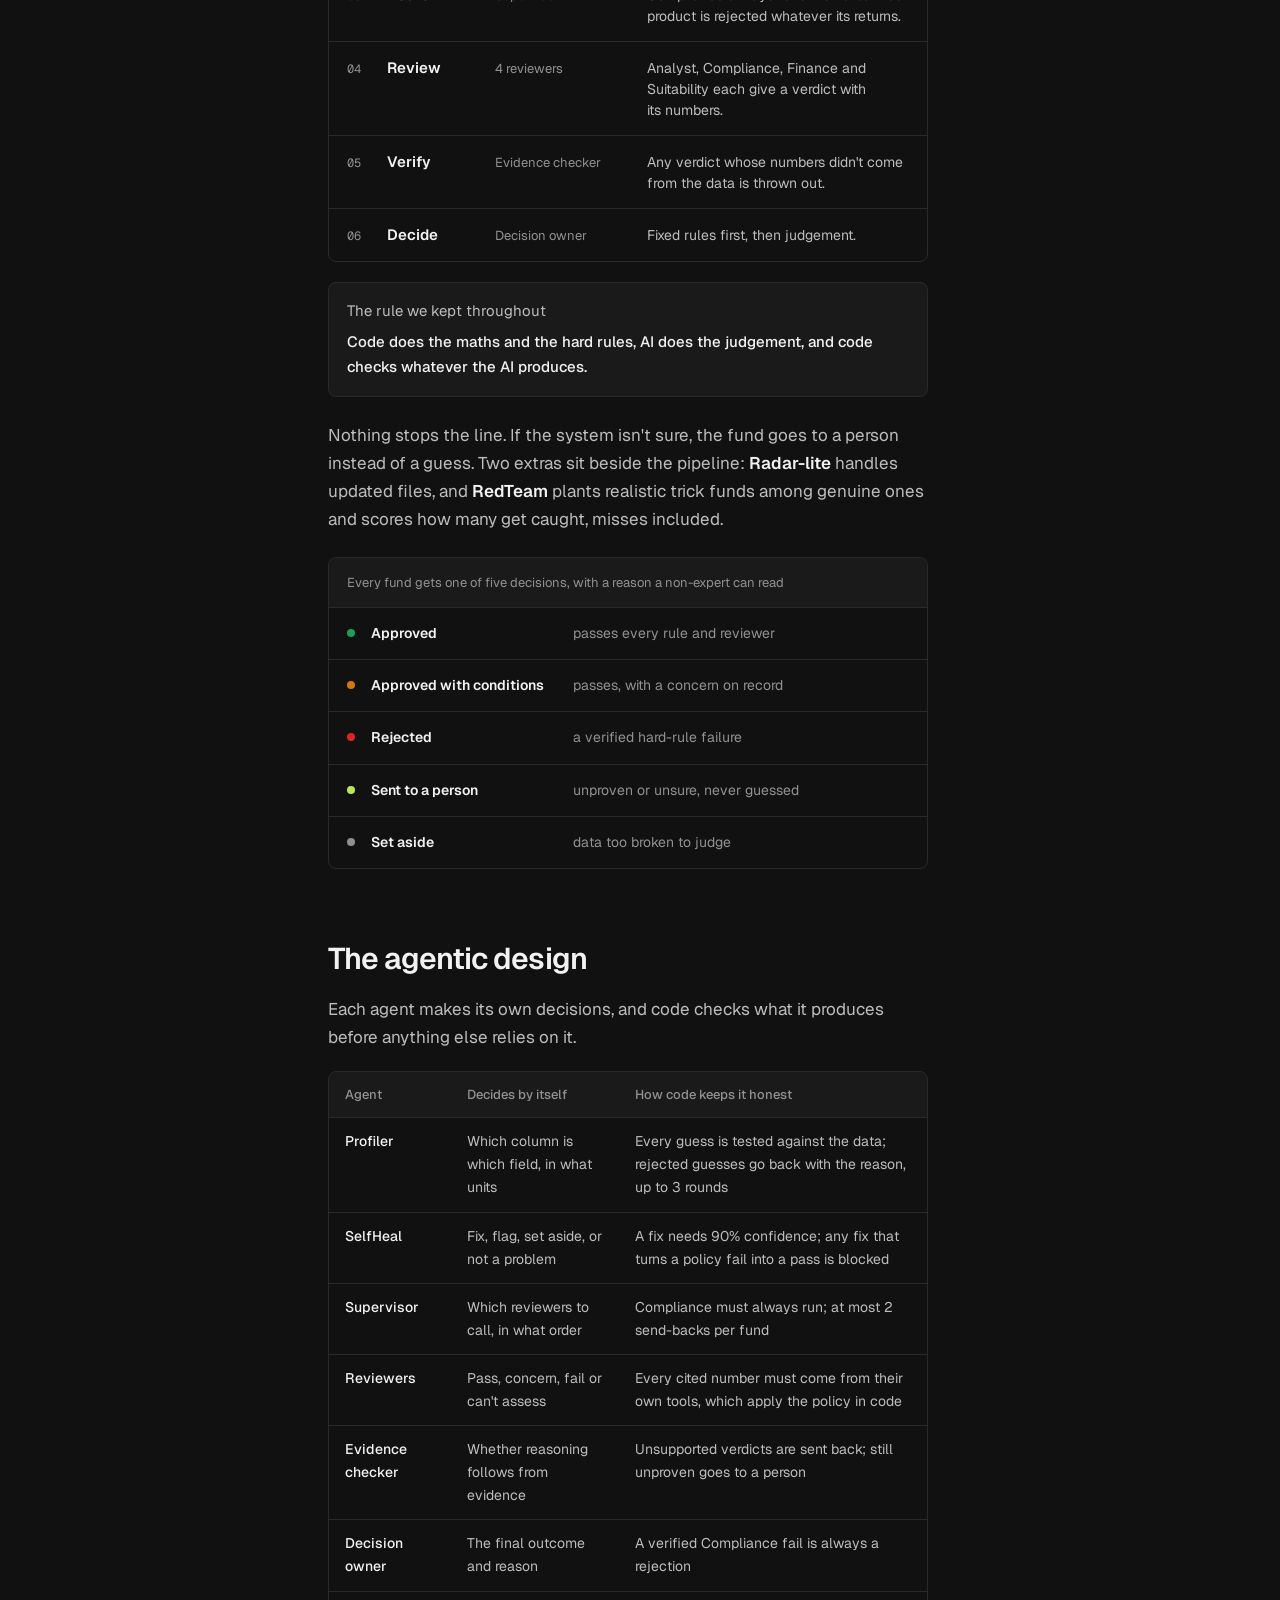
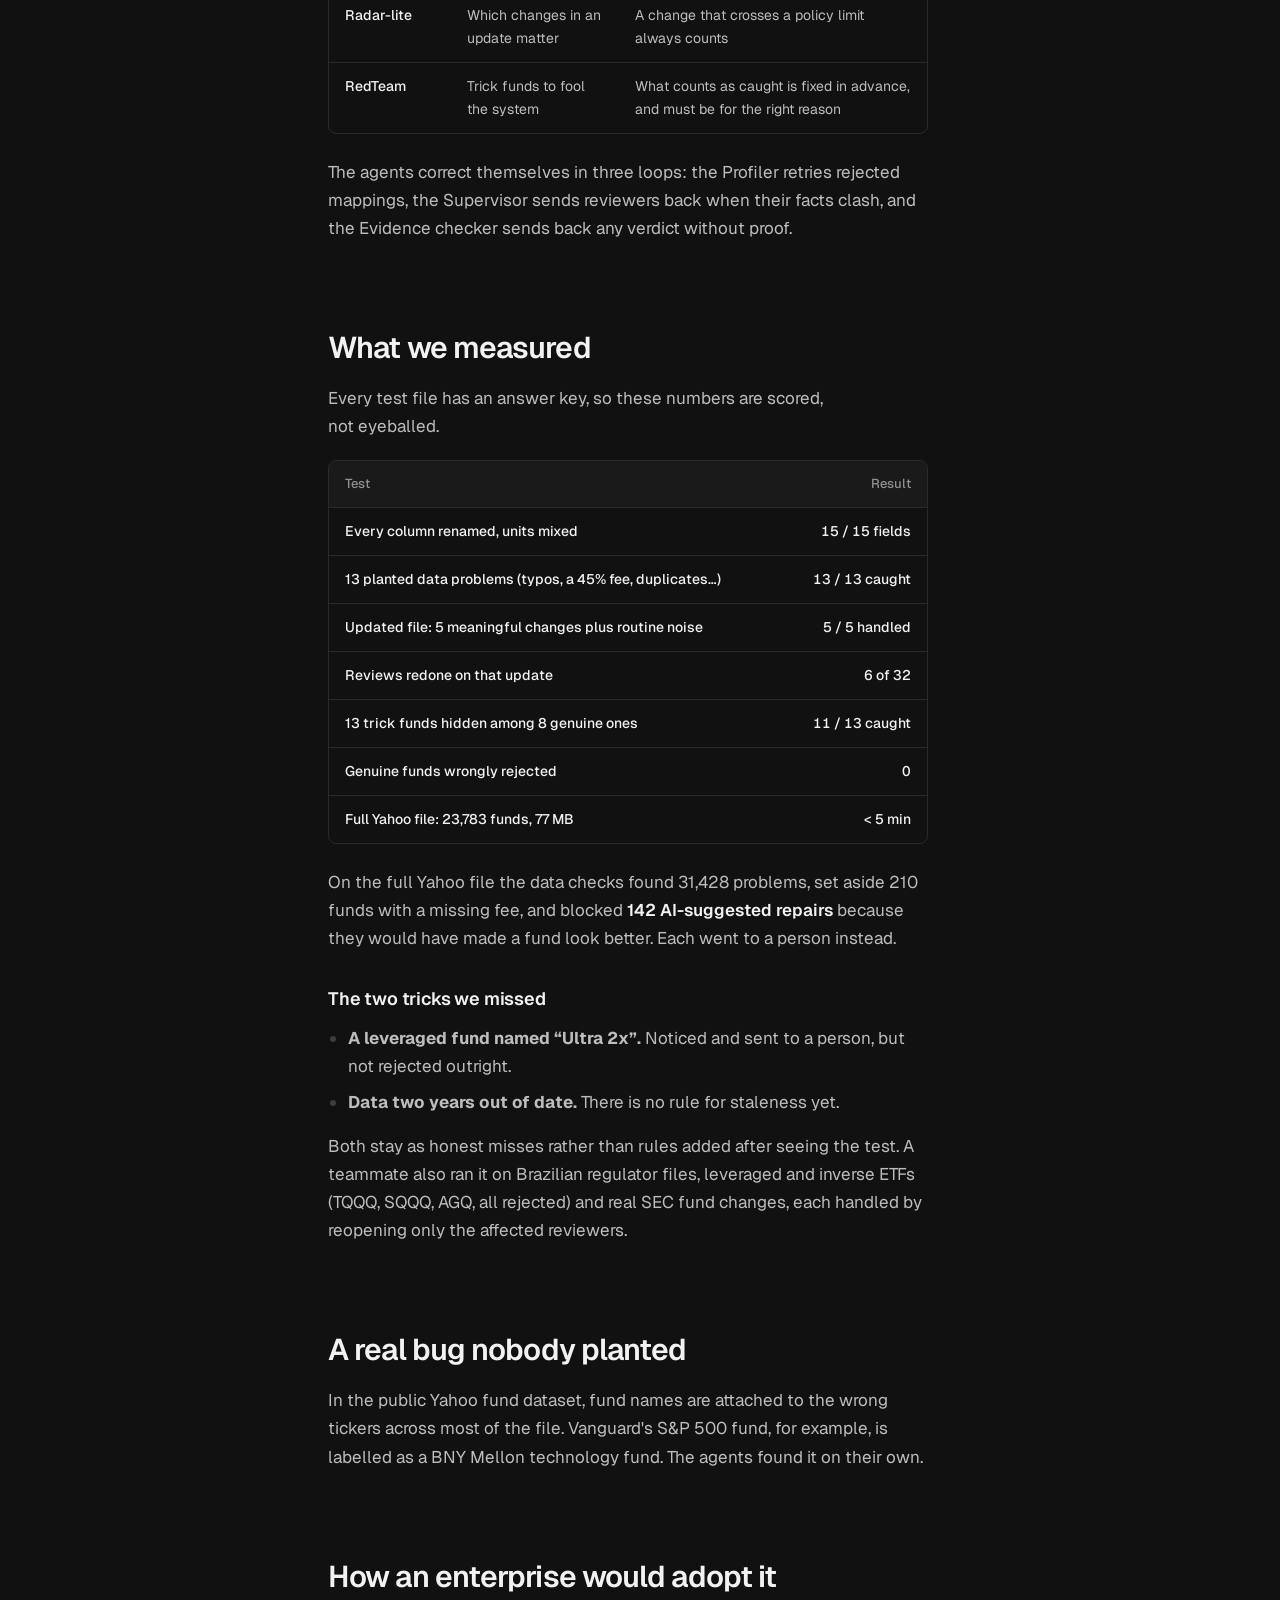
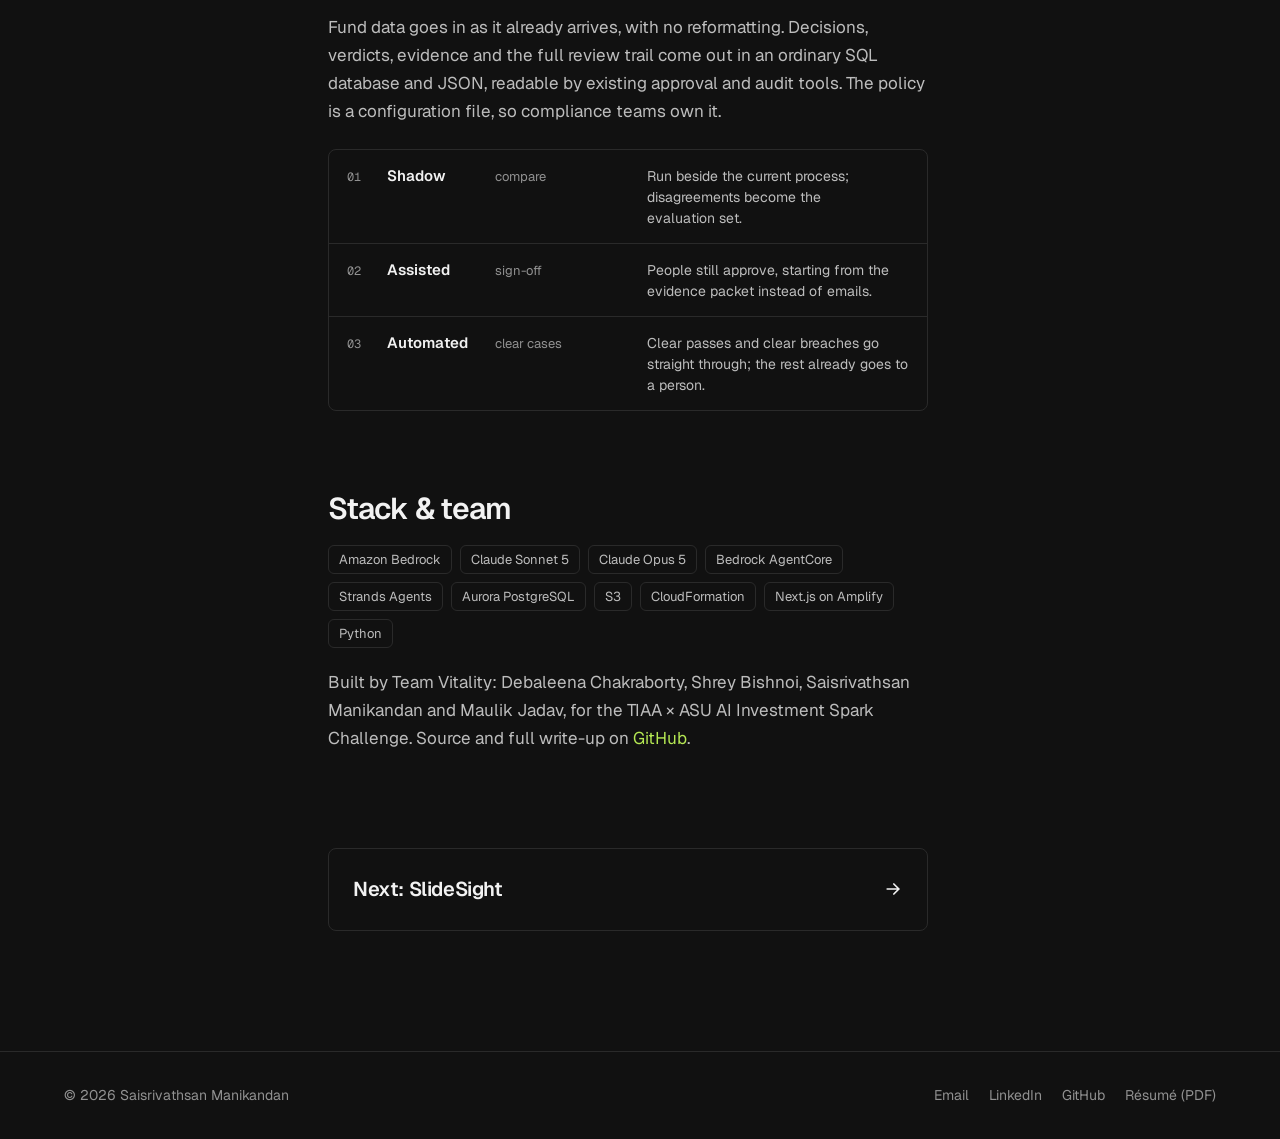
==== commit 75ada458: "content: move FundSentinel deck into hero, add Medical Imaging GitHub link" ====
--- a/fundsentinel.html
+++ b/fundsentinel.html
@@ -54,14 +54,12 @@
           <span>Runs on <b>AWS Bedrock</b></span>
         </div>
       </div>
-
-      <div class="outcomes" aria-label="The five possible decisions">
-        <header>Every fund gets one of five decisions, with a reason a non-expert can read</header>
-        <div class="outcome"><i style="background:#1f9d55"></i><b>Approved</b><span>passes every rule and reviewer</span></div>
-        <div class="outcome"><i style="background:#d97706"></i><b>Approved with conditions</b><span>passes, with a concern on record</span></div>
-        <div class="outcome"><i style="background:#dc2626"></i><b>Rejected</b><span>a verified hard-rule failure</span></div>
-        <div class="outcome"><i style="background:var(--accent)"></i><b>Sent to a person</b><span>unproven or unsure, never guessed</span></div>
-        <div class="outcome"><i style="background:#8f8f8f"></i><b>Set aside</b><span>data too broken to judge</span></div>
+      <div>
+        <div class="deck" style="margin:0 0 10px"><iframe
+              src="https://docs.google.com/presentation/d/1N5mpEWCv0STA7bXN4hxkSGrIzFxzbONt/embed?start=false&amp;loop=false"
+              title="FundSentinel pitch deck" allowfullscreen></iframe></div>
+        <p><a href="https://docs.google.com/presentation/d/1N5mpEWCv0STA7bXN4hxkSGrIzFxzbONt/edit?usp=sharing" target="_blank"
+              rel="noopener">Open in Google Slides<svg class="ext" viewBox="0 0 24 24" fill="none" stroke="currentColor" stroke-width="2" stroke-linecap="round" aria-hidden="true"><path d="M7 17 17 7M8 7h9v9"/></svg></a></p>
       </div>
     </div>
 
@@ -84,7 +82,6 @@
           <li><a href="#measured">What we measured</a></li>
           <li><a href="#found">A real bug nobody planted</a></li>
           <li><a href="#adoption">Enterprise adoption</a></li>
-          <li><a href="#deck">Pitch deck</a></li>
           <li><a href="#stack">Stack &amp; team</a></li>
         </ol>
       </aside>
@@ -131,6 +128,14 @@
           <p>Nothing stops the line. If the system isn't sure, the fund goes to a person instead of a guess. Two extras
             sit beside the pipeline: <strong>Radar-lite</strong> handles updated files, and <strong>RedTeam</strong>
             plants realistic trick funds among genuine ones and scores how many get caught, misses included.</p>
+          <div class="outcomes" style="margin-top:24px" aria-label="The five possible decisions">
+            <header>Every fund gets one of five decisions, with a reason a non-expert can read</header>
+            <div class="outcome"><i style="background:#1f9d55"></i><b>Approved</b><span>passes every rule and reviewer</span></div>
+            <div class="outcome"><i style="background:#d97706"></i><b>Approved with conditions</b><span>passes, with a concern on record</span></div>
+            <div class="outcome"><i style="background:#dc2626"></i><b>Rejected</b><span>a verified hard-rule failure</span></div>
+            <div class="outcome"><i style="background:var(--accent)"></i><b>Sent to a person</b><span>unproven or unsure, never guessed</span></div>
+            <div class="outcome"><i style="background:#8f8f8f"></i><b>Set aside</b><span>data too broken to judge</span></div>
+          </div>
         </section>
 
         <section id="agents">
@@ -220,15 +225,6 @@
           </div>
         </section>
 
-        <section id="deck">
-          <h2>Pitch deck</h2>
-          <p>The pitch for the TIAA × ASU AI Investment Spark Challenge.</p>
-          <div class="deck"><iframe
-              src="https://docs.google.com/presentation/d/1N5mpEWCv0STA7bXN4hxkSGrIzFxzbONt/embed?start=false&amp;loop=false"
-              title="FundSentinel pitch deck" loading="lazy" allowfullscreen></iframe></div>
-          <p><a href="https://docs.google.com/presentation/d/1N5mpEWCv0STA7bXN4hxkSGrIzFxzbONt/edit?usp=sharing" target="_blank"
-              rel="noopener">Open in Google Slides<svg class="ext" viewBox="0 0 24 24" fill="none" stroke="currentColor" stroke-width="2" stroke-linecap="round" aria-hidden="true"><path d="M7 17 17 7M8 7h9v9"/></svg></a></p>
-        </section>
 
         <section id="stack">
           <h2>Stack &amp; team</h2>
@@ -258,7 +254,7 @@
         <a href="mailto:saisrivathsan2004@gmail.com">Email</a>
         <a href="https://linkedin.com/in/smanika3" target="_blank" rel="noopener">LinkedIn</a>
         <a href="https://github.com/smanika3" target="_blank" rel="noopener">GitHub</a>
-        <a href="SAISRIVATHSAN_MANIKANDAN_RESUME.pdf">Résumé (PDF)</a>
+        <a href="SAISRIVATHSAN_MANIKANDAN_RESUME.pdf" download>Résumé (PDF)</a>
       </nav>
     </div>
   </footer>
--- a/site.css
+++ b/site.css
@@ -1,18 +1,24 @@
 /* Shared styles for every page. */
+/* Theme: graphite (dark charcoal, lime accent) */
 :root {
-  --bg: #ffffff;
-  --bg-soft: #fafafa;
-  --ink: #0a0a0a;
-  --ink-2: #4d4d4d;
-  --muted: #666666;
-  --line: #eaeaea;
-  --line-strong: #d4d4d4;
-  --accent: #0060df;
-  --accent-soft: #ebf3ff;
+  color-scheme: dark;
+  --bg: #111111;
+  --bg-soft: #1a1a1a;
+  --ink: #f2f2f2;
+  --ink-2: #bdbdbd;
+  --muted: #919191;
+  --line: #2a2a2a;
+  --line-strong: #3d3d3d;
+  --accent: #b5e853;
+  --accent-soft: #24310f;
+  --accent-ink: #c9f27a;
+  --on-accent: #111111;
   --code-bg: #0a0a0a;
   --code-ink: #ededed;
   --code-muted: #8f8f8f;
+  --raised: #181818;
   --radius: 8px;
+  --ease-out: cubic-bezier(.22, 1, .36, 1);
   --max: 1200px;
   --sans: "Geist", ui-sans-serif, system-ui, sans-serif;
   --mono: "Geist Mono", ui-monospace, SFMono-Regular, Menlo, monospace;
@@ -27,7 +33,7 @@
   -webkit-font-smoothing: antialiased;
   text-rendering: optimizeLegibility;
 }
-::selection { background: var(--accent); color: #fff; }
+::selection { background: var(--accent); color: var(--on-accent); }
 a { color: var(--accent); text-decoration: none; }
 a:hover { text-decoration: underline; text-underline-offset: 3px; }
 :focus-visible { outline: 2px solid var(--accent); outline-offset: 3px; border-radius: 4px; }
@@ -43,7 +49,7 @@
 /* NAV */
 .nav {
   position: sticky; top: 0; z-index: 10;
-  background: rgba(255, 255, 255, .85);
+  background: color-mix(in srgb, var(--bg) 85%, transparent);
   backdrop-filter: saturate(180%) blur(8px);
   -webkit-backdrop-filter: saturate(180%) blur(8px);
   border-bottom: 1px solid var(--line);
@@ -71,7 +77,7 @@
 }
 .pill {
   display: inline-flex; align-items: center; gap: 8px;
-  background: var(--accent-soft); color: #0047a8;
+  background: var(--accent-soft); color: var(--accent-ink);
   font-size: 13px; font-weight: 500; padding: 5px 12px; border-radius: 999px;
 }
 .pill svg { width: 14px; height: 14px; }
@@ -88,8 +94,8 @@
 }
 .btn:hover { text-decoration: none; }
 .btn svg { width: 16px; height: 16px; }
-.btn-primary { background: var(--ink); color: #fff; }
-.btn-primary:hover { background: #333; border-color: #333; }
+.btn-primary { background: var(--ink); color: var(--bg); }
+.btn-primary:hover { background: color-mix(in srgb, var(--ink) 80%, var(--bg)); border-color: transparent; }
 .btn-secondary { background: var(--bg); color: var(--ink); border-color: var(--line-strong); }
 .btn-secondary:hover { border-color: var(--ink); }
 .meta {
@@ -102,14 +108,14 @@
   position: relative; display: block; aspect-ratio: 16 / 9; overflow: hidden;
   border-radius: var(--radius); border: 1px solid var(--line); background: #000;
 }
-.video img { width: 100%; height: 100%; object-fit: cover; display: block; transition: transform .4s cubic-bezier(.16, 1, .3, 1); }
+.video img { width: 100%; height: 100%; object-fit: cover; display: block; transition: transform .4s var(--ease-out); }
 .video:hover img { transform: scale(1.02); }
 .video .play {
   position: absolute; inset: 0; margin: auto; width: 68px; height: 68px; border-radius: 50%;
   background: rgba(10, 10, 10, .78); display: grid; place-items: center;
   transition: background .15s, transform .2s;
 }
-.video:hover .play { background: var(--ink); transform: scale(1.05); }
+.video:hover .play { background: #000; transform: scale(1.05); }
 .video .play svg { width: 24px; height: 24px; margin-left: 3px; fill: #fff; }
 .video .label {
   position: absolute; left: 14px; bottom: 12px; color: #fff; font-size: 13px; font-weight: 500;
@@ -182,6 +188,7 @@
 .step p { font-size: 14px; line-height: 1.5; margin: 0; }
 
 pre {
+  border: 1px solid var(--line);
   background: var(--code-bg); color: var(--code-ink); border-radius: var(--radius);
   padding: 18px 20px; overflow-x: auto; font: 400 13px/1.7 var(--mono); margin: 20px 0 24px;
 }
@@ -244,7 +251,7 @@
 
 /* MOTION: one entrance on the hero */
 @media (prefers-reduced-motion: no-preference) {
-  .hero > *, .intro { animation: rise .7s cubic-bezier(.16, 1, .3, 1) both; }
+  .hero > *, .intro { animation: rise .7s var(--ease-out) both; }
   .hero > :nth-child(2) { animation-delay: .08s; }
   @keyframes rise { from { opacity: 0; transform: translateY(10px); } }
 }
@@ -277,32 +284,23 @@
 .intro .avatar { order: 2; width: 320px; height: 320px; border-radius: 50%; object-fit: cover; border: 1px solid var(--line); display: block; }
 .intro h1 { font-size: clamp(40px, 5.5vw, 64px); margin: 0 0 18px; }
 .intro .lede { max-width: 44ch; }
-.status { display: inline-flex; align-items: center; gap: 8px; margin-top: 20px; font-size: 14px; color: var(--ink-2); }
-.status::before { content: ""; width: 8px; height: 8px; border-radius: 50%; background: #1f9d55; }
-.proof { display: grid; grid-template-columns: repeat(3, 1fr); border: 1px solid var(--line); border-radius: var(--radius); overflow: hidden; }
-.proof div { padding: 20px 22px; border-right: 1px solid var(--line); }
-.proof div:last-child { border-right: 0; }
-.proof b { display: block; font-size: 22px; font-weight: 600; letter-spacing: -.03em; font-variant-numeric: tabular-nums; }
-.proof span { font-size: 14px; color: var(--muted); }
+.intro .bio { margin-top: 14px; max-width: 60ch; color: var(--ink-2); font-size: 16px; }
+.status { display: inline-flex; align-items: flex-start; gap: 8px; margin-top: 20px; font-size: 14px; color: var(--ink-2); }
+.status::before { content: ""; flex: none; margin-top: 8px; width: 8px; height: 8px; border-radius: 50%; background: #1f9d55; }
 
 .home-section { padding: 96px 0 0; }
-.home-section > h2 { margin-bottom: 8px; }
+.home-section > h2 { margin-bottom: 20px; }
+#work { padding-top: 40px; }
 .home-section > .sub { color: var(--muted); margin-bottom: 28px; max-width: 60ch; }
 
 .featured { display: grid; grid-template-columns: 1fr 1fr; gap: 16px; }
-.project {
-  display: flex; flex-direction: column; gap: 14px; border: 1px solid var(--line); border-radius: var(--radius);
-  padding: 28px; color: var(--ink); transition: border-color .15s;
-}
-.project:hover { border-color: var(--ink); text-decoration: none; }
+.project { display: flex; flex-direction: column; gap: 14px; padding: 28px; color: var(--ink); }
+.project:hover { text-decoration: none; }
 .project .pill { align-self: flex-start; }
 .project h3 { margin: 0; font-size: 24px; font-weight: 600; letter-spacing: -.03em; }
 .project p { color: var(--ink-2); font-size: 15px; }
-.project dl { display: grid; grid-template-columns: repeat(3, 1fr); border-top: 1px solid var(--line); padding-top: 16px; margin-top: auto; }
-.project dt { font-size: 22px; font-weight: 600; letter-spacing: -.03em; font-variant-numeric: tabular-nums; }
-.project dd { font-size: 13px; color: var(--muted); line-height: 1.4; }
 .project .more { font-size: 14px; font-weight: 500; display: inline-flex; align-items: center; gap: 6px; }
-.project .more svg { width: 16px; height: 16px; transition: transform .2s cubic-bezier(.16, 1, .3, 1); }
+.project .more svg { width: 16px; height: 16px; transition: transform .2s var(--ease-out); }
 .project:hover .more svg { transform: translateX(3px); }
 
 .rows { border: 1px solid var(--line); border-radius: var(--radius); margin-top: 16px; }
@@ -313,21 +311,51 @@
 .row .when { font-size: 14px; color: var(--muted); white-space: nowrap; font-variant-numeric: tabular-nums; }
 .row a { font-size: 14px; white-space: nowrap; }
 
-.toolkit { display: grid; grid-template-columns: repeat(3, 1fr); gap: 16px; }
-.toolkit > div { border: 1px solid var(--line); border-radius: var(--radius); padding: 20px 22px; }
-.toolkit h3 { font-size: 15px; font-weight: 600; margin: 0 0 12px; }
-.toolkit .stack { margin: 0; }
-
-.contact { border: 1px solid var(--line); border-radius: var(--radius); padding: 40px; display: flex; justify-content: space-between; align-items: center; gap: 24px; margin-bottom: 96px; }
-.contact h2 { margin-bottom: 6px; }
-.contact p { color: var(--ink-2); }
+
+.contact { border: 1px solid var(--line); border-radius: var(--radius); padding: 48px; margin-bottom: 96px; }
+.contact h2 { margin-bottom: 10px; }
+.contact > p { color: var(--ink-2); max-width: 56ch; }
+.email { display: flex; flex-wrap: wrap; align-items: center; gap: 12px 16px; margin-top: 28px; }
+.email a { font-size: clamp(20px, 3vw, 28px); font-weight: 600; letter-spacing: -.03em; color: var(--ink); word-break: break-all; }
+.email .btn { height: 36px; padding: 0 14px; font-size: 14px; cursor: pointer; font-family: inherit; }
+.contact .also { margin-top: 20px; font-size: 14px; color: var(--muted); }
+
+.lead { border-top: 1px solid var(--line); padding-top: 16px; margin-top: auto; }
+.lead b { display: block; font-size: 32px; font-weight: 600; letter-spacing: -.04em; line-height: 1.1; font-variant-numeric: tabular-nums; }
+.lead span { font-size: 14px; color: var(--muted); }
+.project .small { font-size: 13px; color: var(--muted); }
+.split { display: flex; gap: 2px; height: 8px; border-radius: 6px; overflow: hidden; }
+.split i:nth-child(1), .split-key li:nth-child(1) i { background: var(--ink); }
+.split i:nth-child(2), .split-key li:nth-child(2) i { background: var(--line-strong); }
+.split i:nth-child(3), .split-key li:nth-child(3) i { background: var(--accent); }
+.split-key { list-style: none; display: flex; flex-wrap: wrap; gap: 4px 16px; font-size: 13px; color: var(--muted); }
+.split-key i { display: inline-block; width: 8px; height: 8px; border-radius: 50%; margin-right: 6px; }
 
 /* RESUME */
-.resume-head { max-width: 820px; margin: 0 auto; display: flex; justify-content: space-between; align-items: flex-end; gap: 24px; padding: 56px 0 28px; border-bottom: 1px solid var(--line); }
+.resume-head { max-width: 820px; margin: 0 auto; display: flex; justify-content: space-between; align-items: flex-end; gap: 24px; padding: 56px 0 8px; }
 .resume-head h1 { font-size: clamp(36px, 5vw, 52px); margin: 0 0 10px; }
 .resume-head p { color: var(--muted); font-size: 15px; }
-.resume { max-width: 820px; margin: 0 auto; padding-bottom: 80px; }
-.resume section { padding: 40px 0 0; }
+.resume { max-width: 820px; margin: 0 auto; padding: 32px 0 80px; display: grid; gap: 20px; }
+.resume section { padding: 28px 32px; }
+/* Raised cards (résumé sections, project cards): lit top edge + layered drop shadow.
+   Hover lifts with transform and fades a pre-rendered deeper shadow in via opacity,
+   so nothing repaints mid-animation. */
+.resume section, .project {
+  position: relative; border-radius: 12px; border: 1px solid var(--line);
+  background: linear-gradient(180deg, color-mix(in srgb, var(--raised) 97%, #fff), var(--raised));
+  box-shadow: inset 0 1px 0 rgba(255, 255, 255, .06), 0 1px 2px rgba(0, 0, 0, .5), 0 14px 32px -12px rgba(0, 0, 0, .75);
+  transition: transform .6s var(--ease-out), border-color .6s var(--ease-out);
+}
+.resume section::after, .project::after {
+  content: ""; position: absolute; inset: -1px; border-radius: inherit; pointer-events: none;
+  box-shadow: 0 30px 60px -20px rgba(0, 0, 0, .9); opacity: 0; transition: opacity .6s var(--ease-out);
+}
+.resume section:hover, .project:hover { transform: translateY(-4px); border-color: var(--line-strong); }
+.resume section:hover::after, .project:hover::after { opacity: 1; }
+@media (prefers-reduced-motion: reduce) {
+  .resume section, .project, .resume section::after, .project::after { transition: none; }
+  .resume section:hover, .project:hover { transform: none; }
+}
 .resume h2 { font-size: 24px; font-weight: 600; letter-spacing: -.02em; margin-bottom: 18px; }
 .entry { padding: 0 0 22px; }
 .entry + .entry { border-top: 1px solid var(--line); padding-top: 22px; }
@@ -347,21 +375,18 @@
 .cert img { width: 56px; height: 56px; }
 
 @media (max-width: 960px) {
-  .featured, .toolkit { grid-template-columns: minmax(0, 1fr); }
-  .intro { grid-template-columns: minmax(0, 1fr); gap: 32px; }
+  .featured,   .intro { grid-template-columns: minmax(0, 1fr); gap: 32px; }
   .intro .avatar { order: 0; width: 240px; height: 240px; }
-  .proof { grid-template-columns: 1fr; }
-  .proof div { border-right: 0; border-bottom: 1px solid var(--line); }
-  .proof div:last-child { border-bottom: 0; }
-  .row { grid-template-columns: minmax(0, 1fr) auto; }
+        .row { grid-template-columns: minmax(0, 1fr) auto; }
   .row p { grid-column: 1 / -1; grid-row: 2; }
 }
 @media (max-width: 640px) {
   .intro { padding: 48px 0 40px; }
   .intro .avatar { width: 200px; height: 200px; }
   .project { padding: 22px; }
-  .contact { flex-direction: column; align-items: flex-start; padding: 28px; }
+  .contact { padding: 28px; }
   .resume-head { flex-direction: column; align-items: flex-start; }
+  .resume section { padding: 22px 20px; }
   .skills { grid-template-columns: 1fr; gap: 2px; }
   .skills dd { margin-bottom: 10px; }
   .home-section { padding-top: 72px; }
@@ -381,3 +406,4 @@
 }
 
 .ext { width: 12px; height: 12px; margin-left: 3px; vertical-align: -1px; }
+.entry:last-child { padding-bottom: 0; }
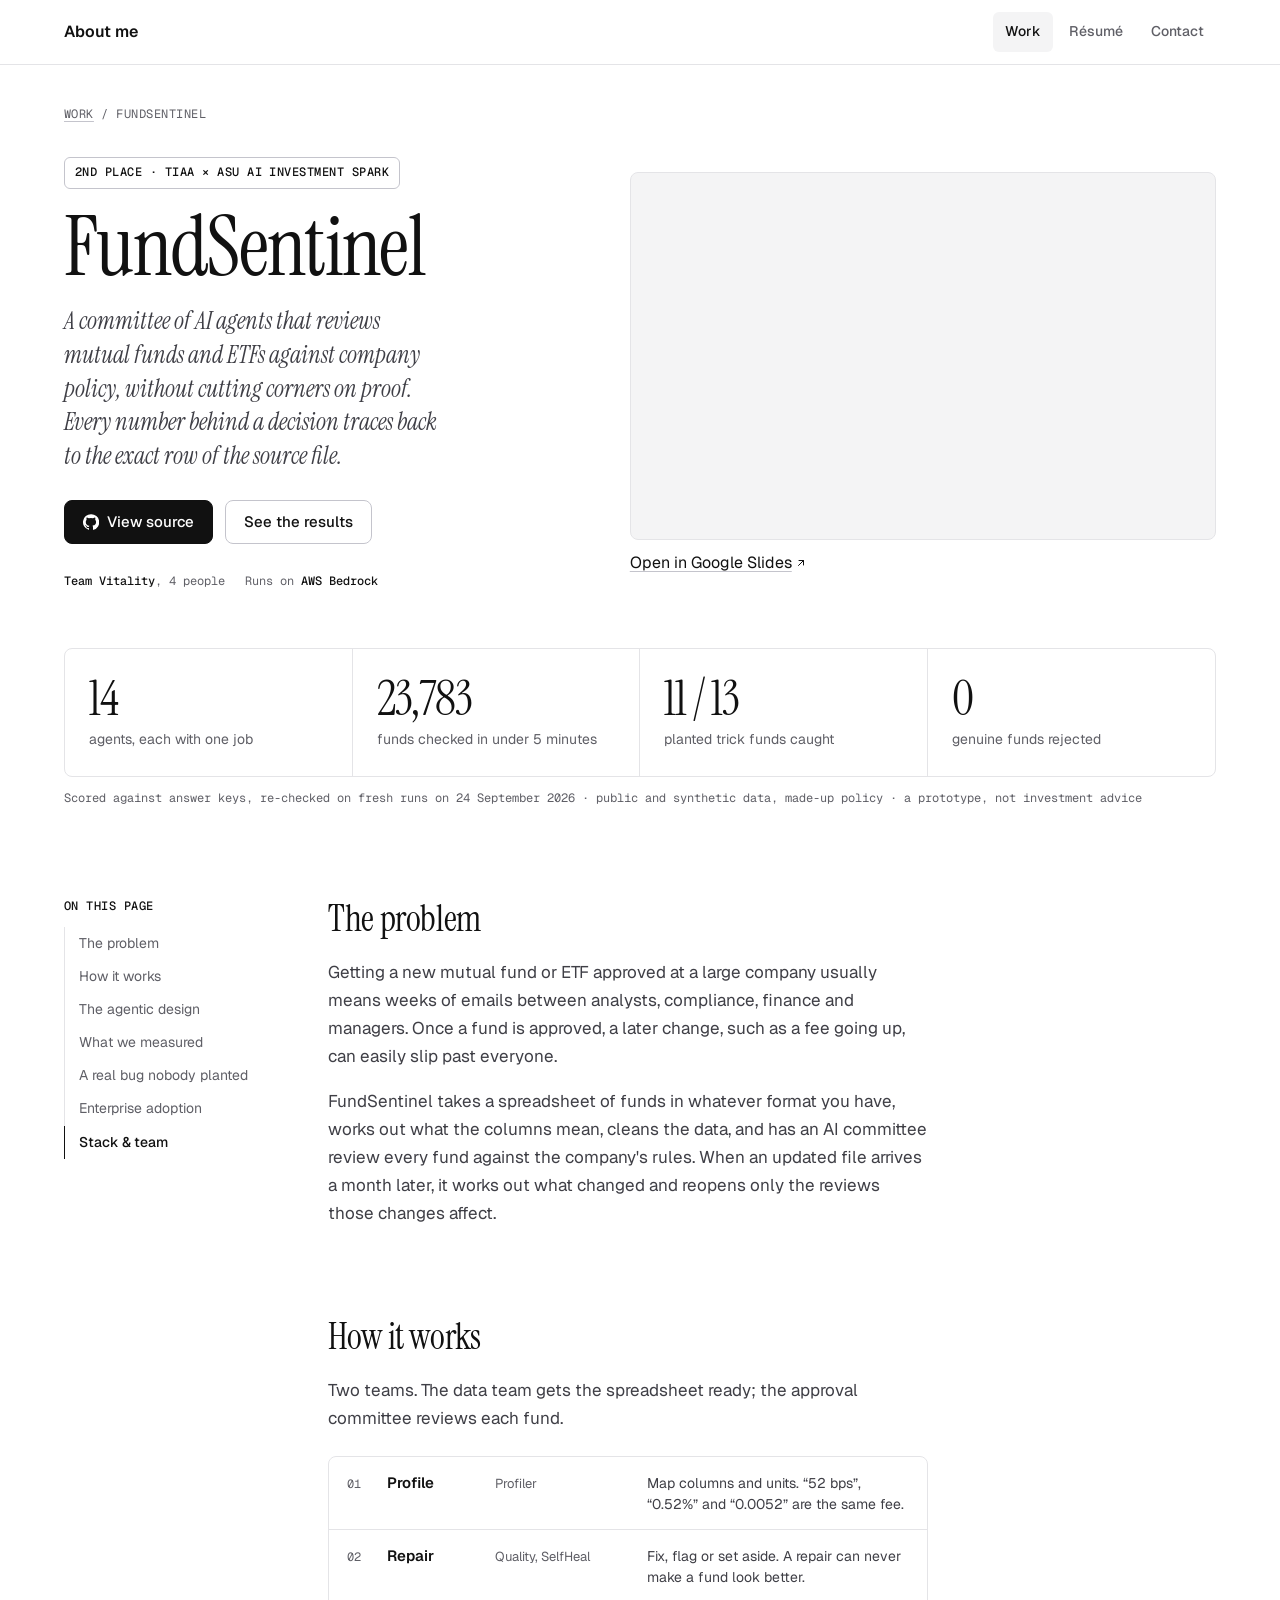
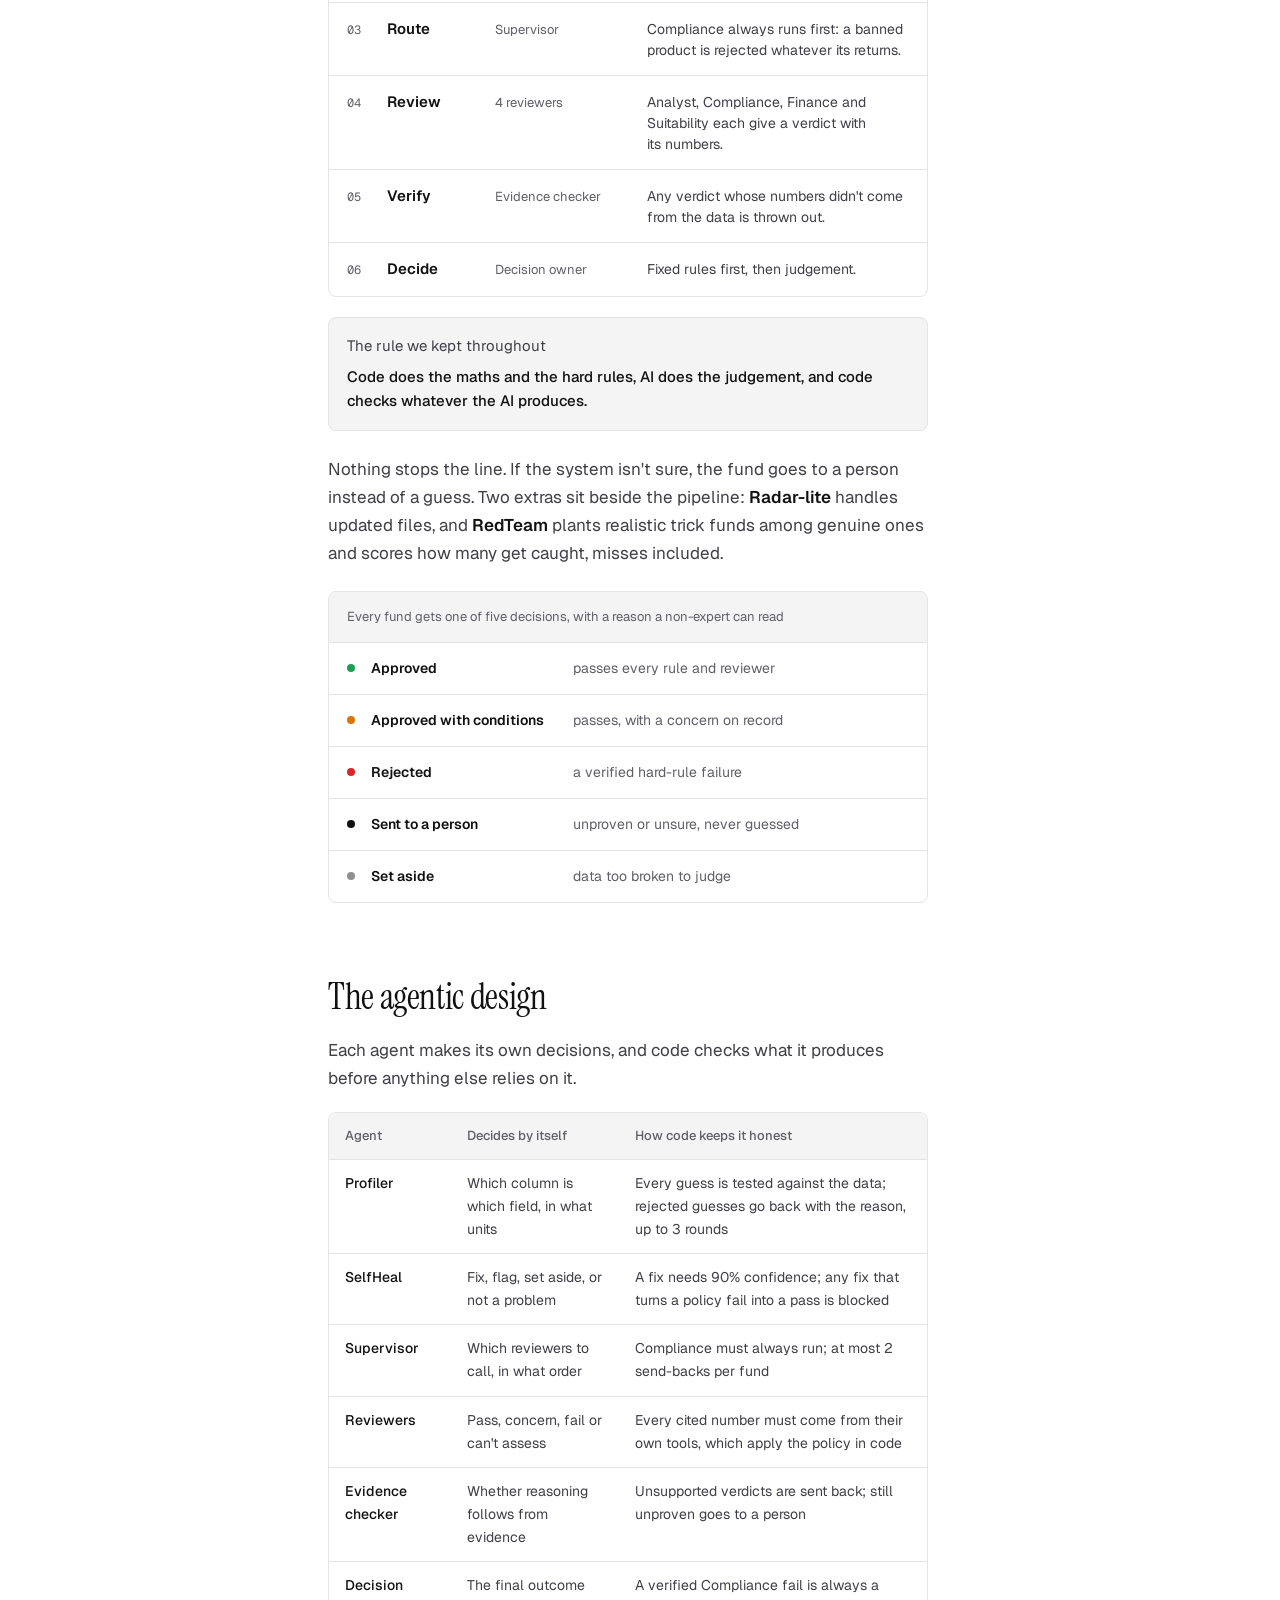
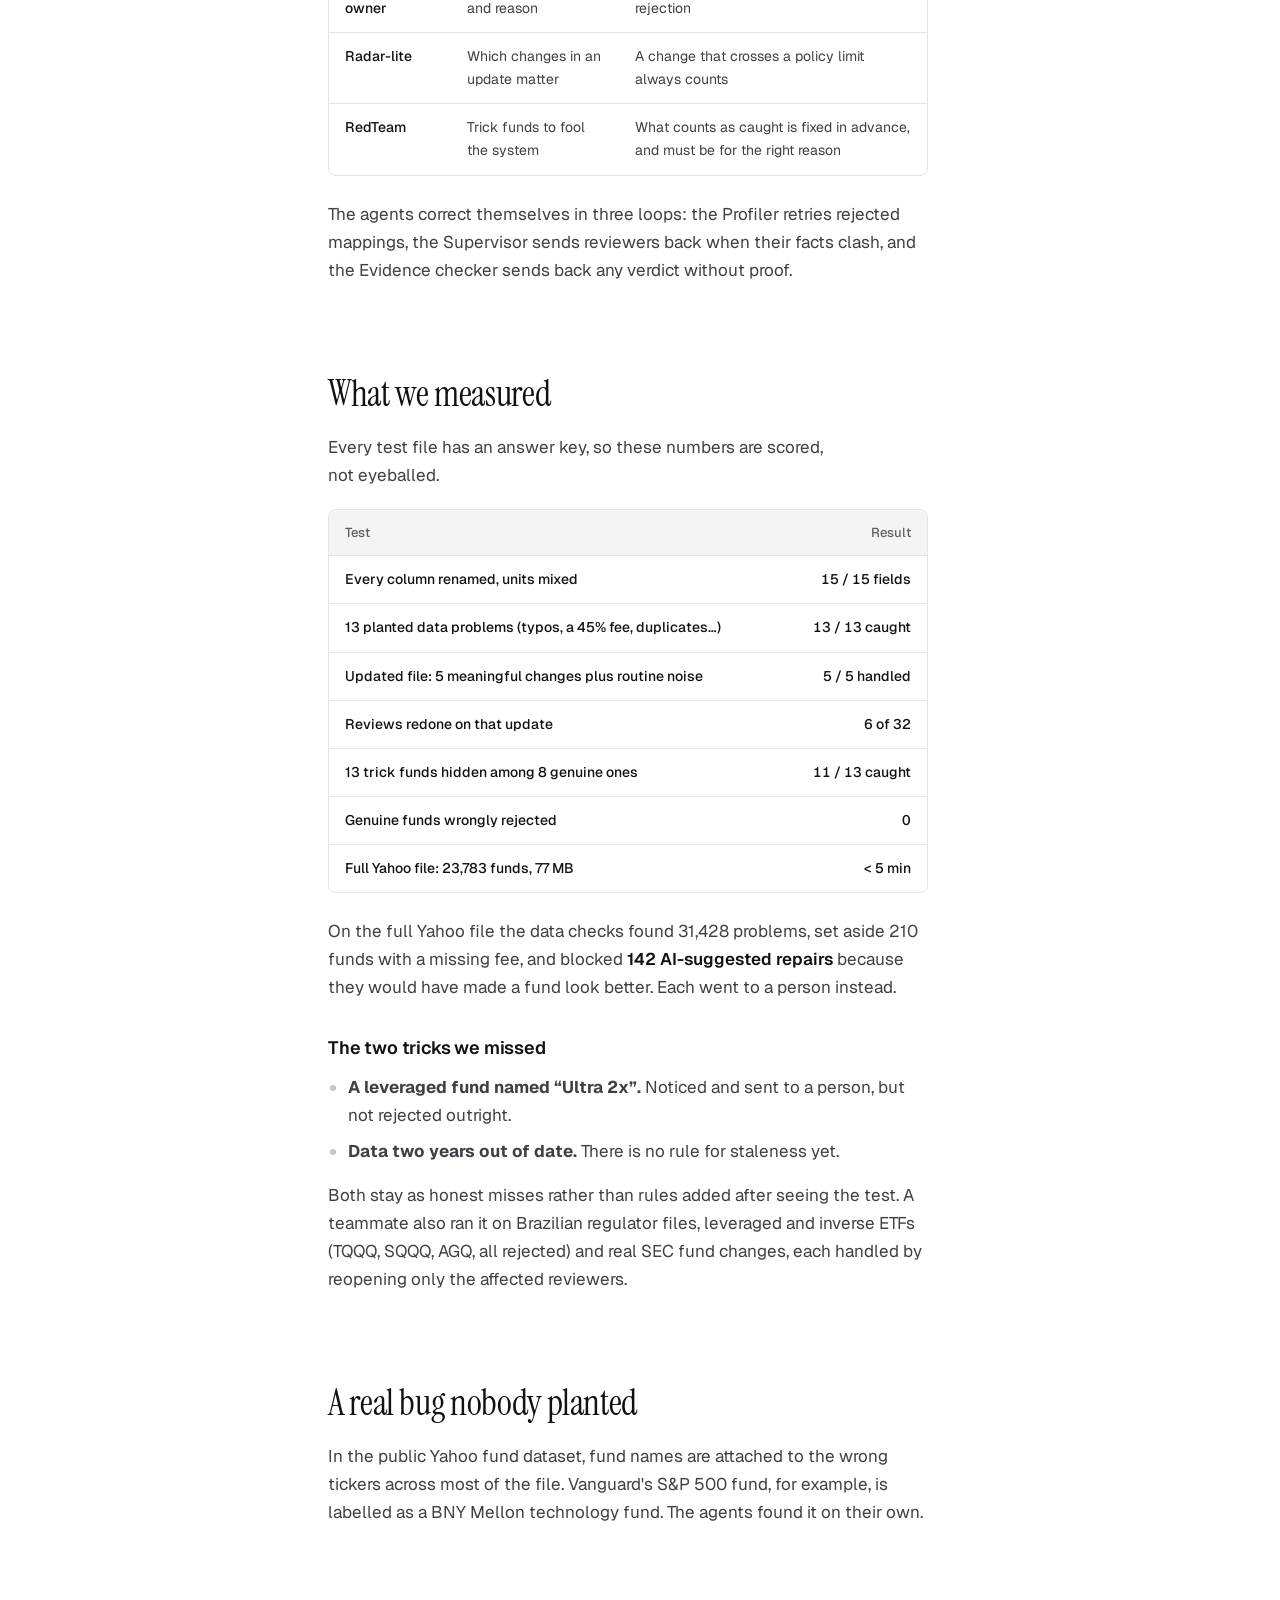
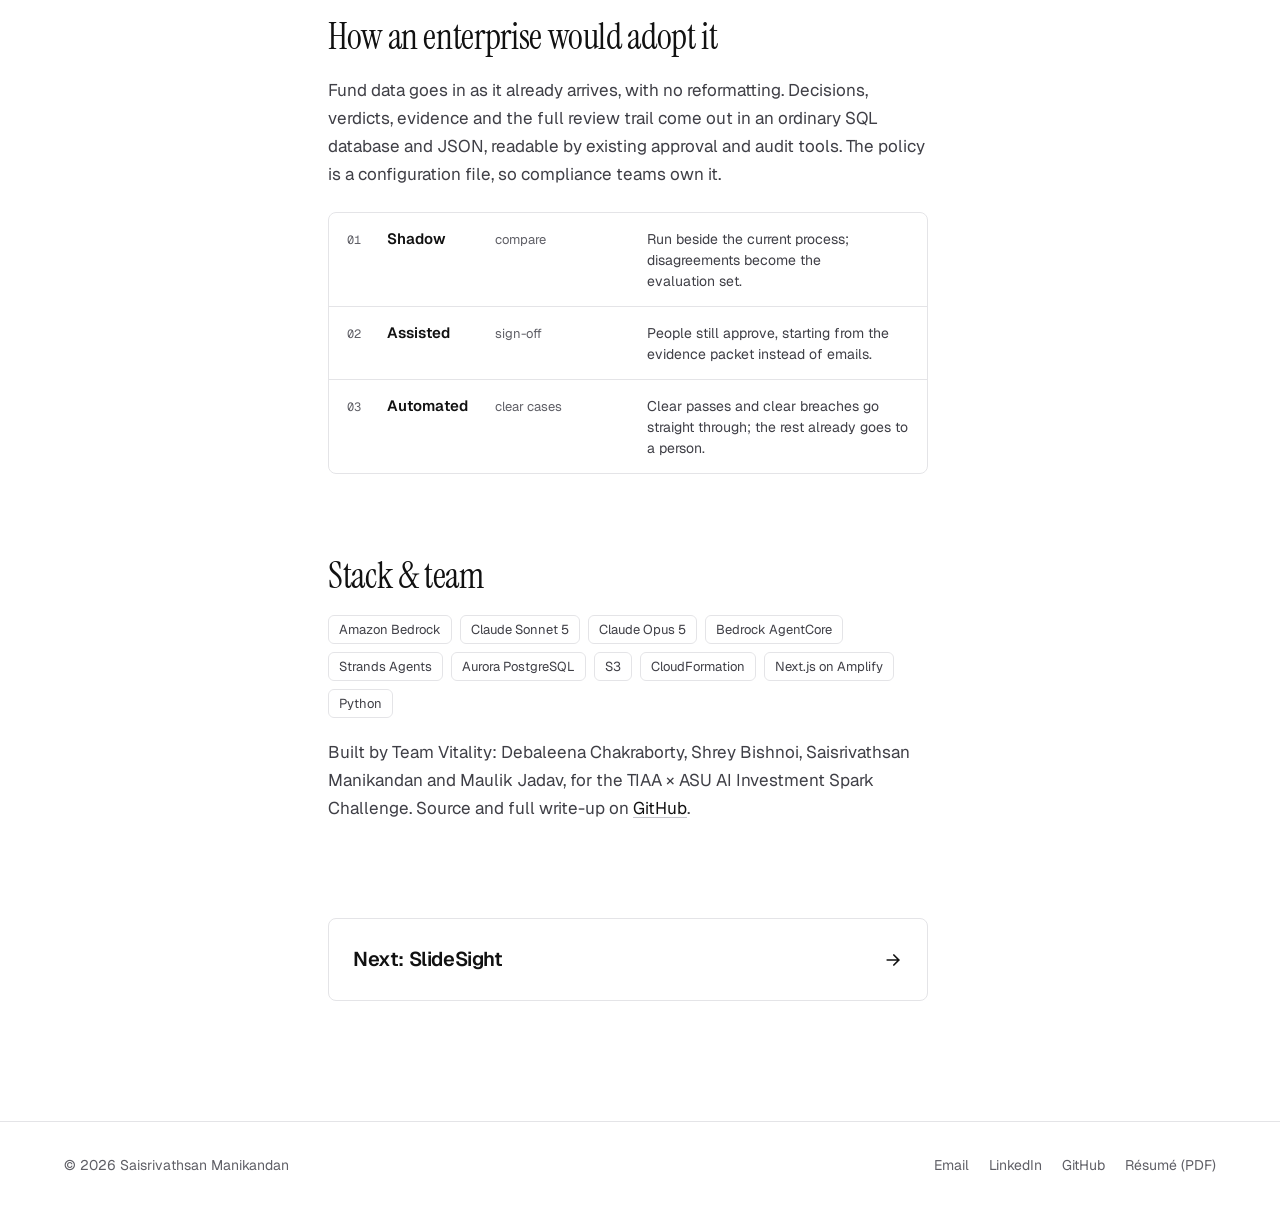
==== commit f7239e59: "style: white and black theme with serif display type, scroll motion and critique fixes - Plain white" ====
--- a/fundsentinel.html
+++ b/fundsentinel.html
@@ -13,8 +13,9 @@
   <meta property="og:type" content="article">
   <link rel="preconnect" href="https://fonts.googleapis.com">
   <link rel="preconnect" href="https://fonts.gstatic.com" crossorigin>
-  <link href="https://fonts.googleapis.com/css2?family=Geist:wght@400;500;600;700&family=Geist+Mono:wght@400;500&display=swap"
+  <link href="https://fonts.googleapis.com/css2?family=Geist:wght@400;500;600;700&family=Geist+Mono:wght@400;500&family=Instrument+Serif:ital@0;1&display=swap"
     rel="stylesheet">
+  <link rel="icon" href="avatar.jpg">
   <link rel="stylesheet" href="site.css">
 </head>
 
@@ -267,6 +268,7 @@
     }), { rootMargin: '-30% 0px -60% 0px' });
     document.querySelectorAll('article section').forEach(s => io.observe(s));
   </script>
+  <script src="motion.js" defer></script>
 </body>
 
 </html>
--- a/site.css
+++ b/site.css
@@ -1,26 +1,27 @@
 /* Shared styles for every page. */
-/* Theme: graphite (dark charcoal, lime accent) */
+/* Theme: plain white ground, black ink and buttons, neutral greys */
 :root {
-  color-scheme: dark;
-  --bg: #111111;
-  --bg-soft: #1a1a1a;
-  --ink: #f2f2f2;
-  --ink-2: #bdbdbd;
-  --muted: #919191;
-  --line: #2a2a2a;
-  --line-strong: #3d3d3d;
-  --accent: #b5e853;
-  --accent-soft: #24310f;
-  --accent-ink: #c9f27a;
-  --on-accent: #111111;
-  --code-bg: #0a0a0a;
-  --code-ink: #ededed;
-  --code-muted: #8f8f8f;
-  --raised: #181818;
+  color-scheme: light;
+  --bg: #ffffff;
+  --bg-soft: #f4f4f5;
+  --ink: #111111;
+  --ink-2: #3f3f46;
+  --muted: #5f5f66;
+  --line: #e4e4e7;
+  --line-strong: #c4c4cc;
+  --accent: #111111;
+  --accent-soft: #f0f0f1;
+  --accent-ink: #111111;
+  --on-accent: #ffffff;
+  --code-bg: #111111;
+  --code-ink: #e6edf5;
+  --code-muted: #93a1b2;
+  --raised: #fafafa;
   --radius: 8px;
   --ease-out: cubic-bezier(.22, 1, .36, 1);
   --max: 1200px;
   --sans: "Geist", ui-sans-serif, system-ui, sans-serif;
+  --serif: "Instrument Serif", ui-serif, Georgia, serif;
   --mono: "Geist Mono", ui-monospace, SFMono-Regular, Menlo, monospace;
 }
 
@@ -36,6 +37,9 @@
 ::selection { background: var(--accent); color: var(--on-accent); }
 a { color: var(--accent); text-decoration: none; }
 a:hover { text-decoration: underline; text-underline-offset: 3px; }
+/* Accent is black, so inline links need a resting underline to read as links. */
+p a, .row a, .links a { text-decoration: underline; text-decoration-color: var(--line-strong); text-underline-offset: 3px; transition: text-decoration-color .15s; }
+p a:hover, .row a:hover, .links a:hover { text-decoration-color: var(--ink); }
 :focus-visible { outline: 2px solid var(--accent); outline-offset: 3px; border-radius: 4px; }
 code, .mono { font-family: var(--mono); font-size: .9em; }
 p code, li code, td code {
@@ -65,7 +69,7 @@
   color: var(--muted); font-size: 14px; font-weight: 500;
 }
 .nav ul a:hover { color: var(--ink); background: var(--bg-soft); text-decoration: none; }
-.nav ul a[aria-current="page"] { color: var(--ink); }
+.nav ul a[aria-current="page"] { color: var(--ink); background: var(--bg-soft); }
 
 /* HERO */
 .wrap { max-width: var(--max); margin: 0 auto; padding: 0 24px; }
@@ -77,13 +81,13 @@
 }
 .pill {
   display: inline-flex; align-items: center; gap: 8px;
-  background: var(--accent-soft); color: var(--accent-ink);
-  font-size: 13px; font-weight: 500; padding: 5px 12px; border-radius: 999px;
+  border: 1px solid var(--line-strong); color: var(--ink);
+  font-size: 13px; font-weight: 500; padding: 5px 10px; border-radius: 6px;
 }
 .pill svg { width: 14px; height: 14px; }
 h1 {
-  font-size: clamp(44px, 6vw, 72px); font-weight: 700; line-height: 1;
-  letter-spacing: -.04em; margin: 18px 0 18px;
+  font-size: clamp(52px, 7vw, 84px); line-height: .95;
+  letter-spacing: -.02em; margin: 18px 0 18px;
 }
 .lede { font-size: 20px; line-height: 1.55; color: var(--ink-2); max-width: 34ch; text-wrap: pretty; }
 .actions { display: flex; flex-wrap: wrap; gap: 12px; margin-top: 28px; }
@@ -94,8 +98,8 @@
 }
 .btn:hover { text-decoration: none; }
 .btn svg { width: 16px; height: 16px; }
-.btn-primary { background: var(--ink); color: var(--bg); }
-.btn-primary:hover { background: color-mix(in srgb, var(--ink) 80%, var(--bg)); border-color: transparent; }
+.btn-primary { background: var(--accent); border-color: var(--accent); color: var(--on-accent); }
+.btn-primary:hover { background: var(--ink-2); border-color: var(--ink-2); }
 .btn-secondary { background: var(--bg); color: var(--ink); border-color: var(--line-strong); }
 .btn-secondary:hover { border-color: var(--ink); }
 .meta {
@@ -282,7 +286,7 @@
 /* HOME */
 .intro { padding: 72px 0 56px; display: grid; grid-template-columns: minmax(0, 1fr) auto; gap: 64px; align-items: center; }
 .intro .avatar { order: 2; width: 320px; height: 320px; border-radius: 50%; object-fit: cover; border: 1px solid var(--line); display: block; }
-.intro h1 { font-size: clamp(40px, 5.5vw, 64px); margin: 0 0 18px; }
+.intro h1 { margin: 0 0 18px; }
 .intro .lede { max-width: 44ch; }
 .intro .bio { margin-top: 14px; max-width: 60ch; color: var(--ink-2); font-size: 16px; }
 .status { display: inline-flex; align-items: flex-start; gap: 8px; margin-top: 20px; font-size: 14px; color: var(--ink-2); }
@@ -291,7 +295,7 @@
 .home-section { padding: 96px 0 0; }
 .home-section > h2 { margin-bottom: 20px; }
 #work { padding-top: 40px; }
-.home-section > .sub { color: var(--muted); margin-bottom: 28px; max-width: 60ch; }
+#contact { padding-top: 64px; }
 
 .featured { display: grid; grid-template-columns: 1fr 1fr; gap: 16px; }
 .project { display: flex; flex-direction: column; gap: 14px; padding: 28px; color: var(--ink); }
@@ -308,7 +312,6 @@
 .row:last-child { border-bottom: 0; }
 .row b { font-weight: 600; }
 .row p { color: var(--ink-2); font-size: 15px; }
-.row .when { font-size: 14px; color: var(--muted); white-space: nowrap; font-variant-numeric: tabular-nums; }
 .row a { font-size: 14px; white-space: nowrap; }
 
 
@@ -327,13 +330,13 @@
 .split { display: flex; gap: 2px; height: 8px; border-radius: 6px; overflow: hidden; }
 .split i:nth-child(1), .split-key li:nth-child(1) i { background: var(--ink); }
 .split i:nth-child(2), .split-key li:nth-child(2) i { background: var(--line-strong); }
-.split i:nth-child(3), .split-key li:nth-child(3) i { background: var(--accent); }
+.split i:nth-child(3), .split-key li:nth-child(3) i { background: repeating-linear-gradient(135deg, var(--ink) 0 1.5px, var(--bg) 1.5px 3px); box-shadow: inset 0 0 0 1px var(--ink); }
 .split-key { list-style: none; display: flex; flex-wrap: wrap; gap: 4px 16px; font-size: 13px; color: var(--muted); }
-.split-key i { display: inline-block; width: 8px; height: 8px; border-radius: 50%; margin-right: 6px; }
+.split-key i { display: inline-block; width: 10px; height: 10px; border-radius: 2px; margin-right: 6px; vertical-align: -1px; }
 
 /* RESUME */
 .resume-head { max-width: 820px; margin: 0 auto; display: flex; justify-content: space-between; align-items: flex-end; gap: 24px; padding: 56px 0 8px; }
-.resume-head h1 { font-size: clamp(36px, 5vw, 52px); margin: 0 0 10px; }
+.resume-head h1 { margin: 0 0 10px; }
 .resume-head p { color: var(--muted); font-size: 15px; }
 .resume { max-width: 820px; margin: 0 auto; padding: 32px 0 80px; display: grid; gap: 20px; }
 .resume section { padding: 28px 32px; }
@@ -342,13 +345,13 @@
    so nothing repaints mid-animation. */
 .resume section, .project {
   position: relative; border-radius: 12px; border: 1px solid var(--line);
-  background: linear-gradient(180deg, color-mix(in srgb, var(--raised) 97%, #fff), var(--raised));
-  box-shadow: inset 0 1px 0 rgba(255, 255, 255, .06), 0 1px 2px rgba(0, 0, 0, .5), 0 14px 32px -12px rgba(0, 0, 0, .75);
+  background: var(--raised);
+  box-shadow: 0 1px 2px rgba(0, 0, 0, .06), 0 14px 32px -16px rgba(0, 0, 0, .18);
   transition: transform .6s var(--ease-out), border-color .6s var(--ease-out);
 }
 .resume section::after, .project::after {
   content: ""; position: absolute; inset: -1px; border-radius: inherit; pointer-events: none;
-  box-shadow: 0 30px 60px -20px rgba(0, 0, 0, .9); opacity: 0; transition: opacity .6s var(--ease-out);
+  box-shadow: 0 28px 56px -22px rgba(0, 0, 0, .28); opacity: 0; transition: opacity .6s var(--ease-out);
 }
 .resume section:hover, .project:hover { transform: translateY(-4px); border-color: var(--line-strong); }
 .resume section:hover::after, .project:hover::after { opacity: 1; }
@@ -382,7 +385,12 @@
 }
 @media (max-width: 640px) {
   .intro { padding: 48px 0 40px; }
-  .intro .avatar { width: 200px; height: 200px; }
+  .intro .avatar { width: 112px; height: 112px; }
+  .intro { gap: 24px; }
+  .intro > div { display: flex; flex-direction: column; }
+  .intro .status { align-self: flex-start; margin-top: 16px; }
+  .intro .actions { margin-top: 20px; }
+  .intro .bio { order: 1; margin-top: 28px; }
   .project { padding: 22px; }
   .contact { padding: 28px; }
   .resume-head { flex-direction: column; align-items: flex-start; }
@@ -407,3 +415,41 @@
 
 .ext { width: 12px; height: 12px; margin-left: 3px; vertical-align: -1px; }
 .entry:last-child { padding-bottom: 0; }
+
+/* Type variation: serif display for titles and figures, mono for small labels */
+h1, h2, .stat b, .lead b, .callout b, .email a { font-family: var(--serif); font-weight: 400; }
+.intro h1 { font-size: clamp(48px, 6.5vw, 76px); }
+.resume-head h1 { font-size: clamp(42px, 5.5vw, 60px); }
+h2 { font-size: 36px; letter-spacing: -.01em; }
+.resume h2 { font-size: 30px; letter-spacing: -.01em; }
+.stat b { font-size: 48px; letter-spacing: -.02em; }
+.lead b { font-size: 40px; letter-spacing: -.02em; }
+.callout b { font-size: 32px; letter-spacing: -.01em; }
+.email a { font-style: italic; letter-spacing: -.01em; }
+.lede { font-family: var(--serif); font-style: italic; font-size: 24px; line-height: 1.4; }
+.pill, .when, .crumbs, .toc p, .meta, .entry .when, .stats-note {
+  font-family: var(--mono); font-size: 12px; letter-spacing: .04em; text-transform: uppercase;
+}
+@media (max-width: 640px) {
+  h2 { font-size: 30px; }
+  .stat b { font-size: 38px; }
+  .lede { font-size: 20px; }
+}
+/* Résumé summary is a paragraph, not a lede: keep it in the body face. */
+.resume .lede { font-family: var(--sans); font-style: normal; line-height: 1.65; }
+
+/* Scroll motion. Content is visible by default; motion only runs where supported and allowed. */
+@media (prefers-reduced-motion: no-preference) {
+  @supports (animation-timeline: view()) {
+    .project, .resume section, .stats, .rows, .contact, article > section {
+      animation: reveal linear both;
+      animation-timeline: view();
+      animation-range: entry 0% entry 40%;
+    }
+    .split i { transform-origin: left; animation: fill linear both; animation-timeline: view(); animation-range: entry 20% entry 70%; }
+  }
+}
+@keyframes reveal { from { opacity: 0; transform: translateY(28px); clip-path: inset(0 0 12% 0 round 12px); } }
+@keyframes fill { from { transform: scaleX(0); } }
+/* Long label lines stay sentence case; uppercase is only for short tags. */
+.stats-note, .meta { text-transform: none; letter-spacing: 0; }
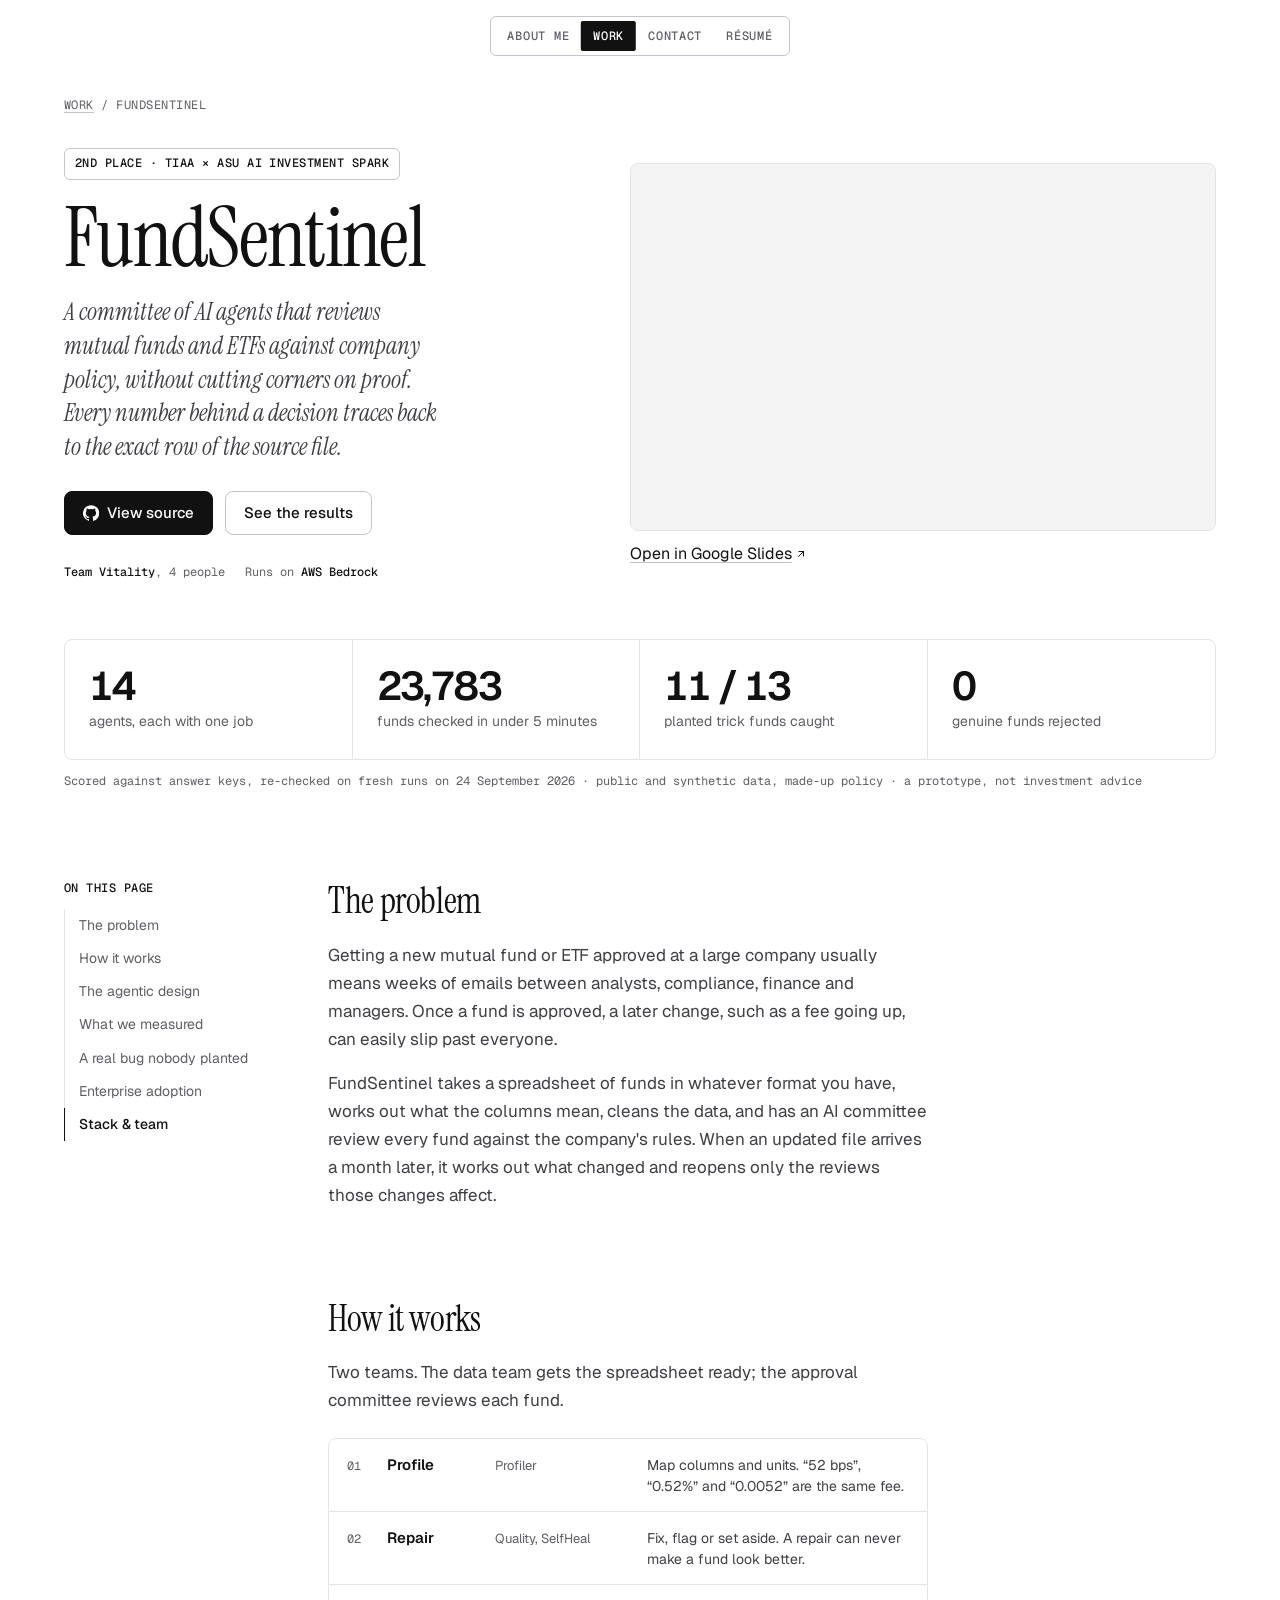
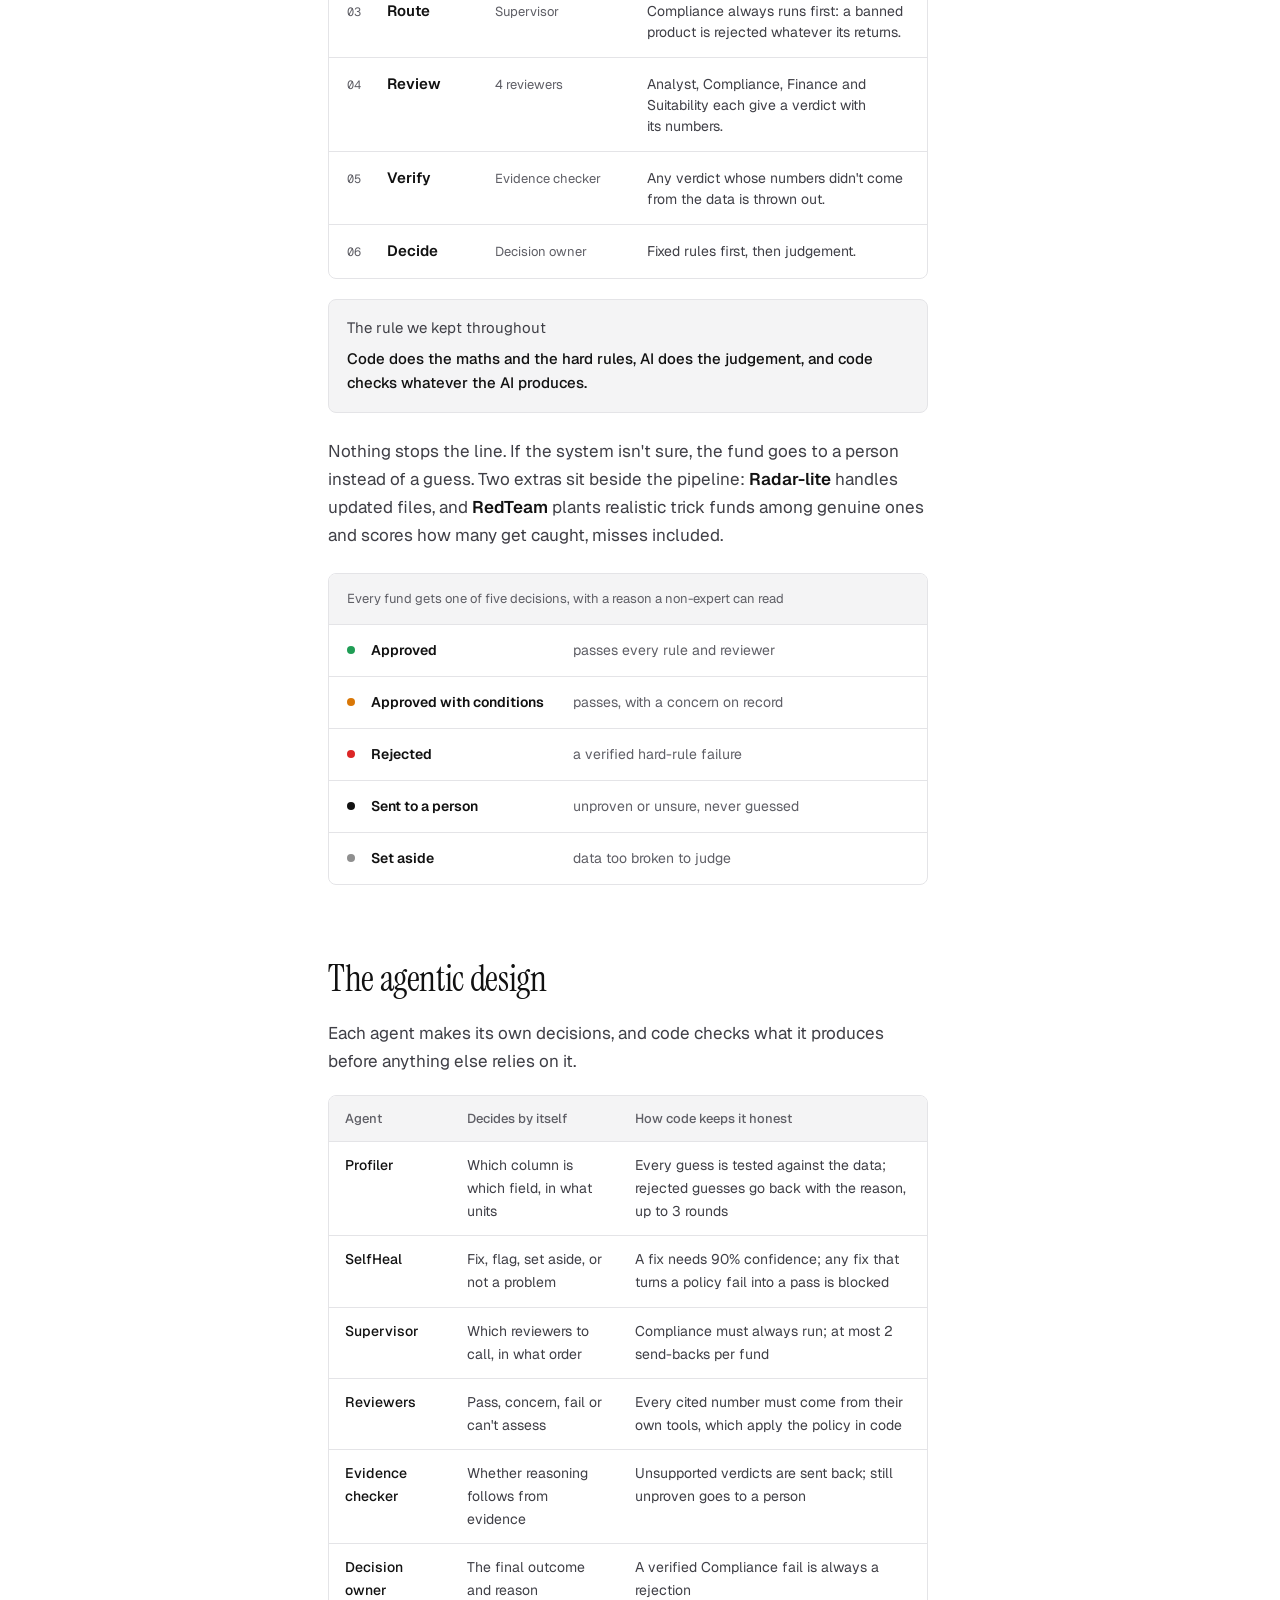
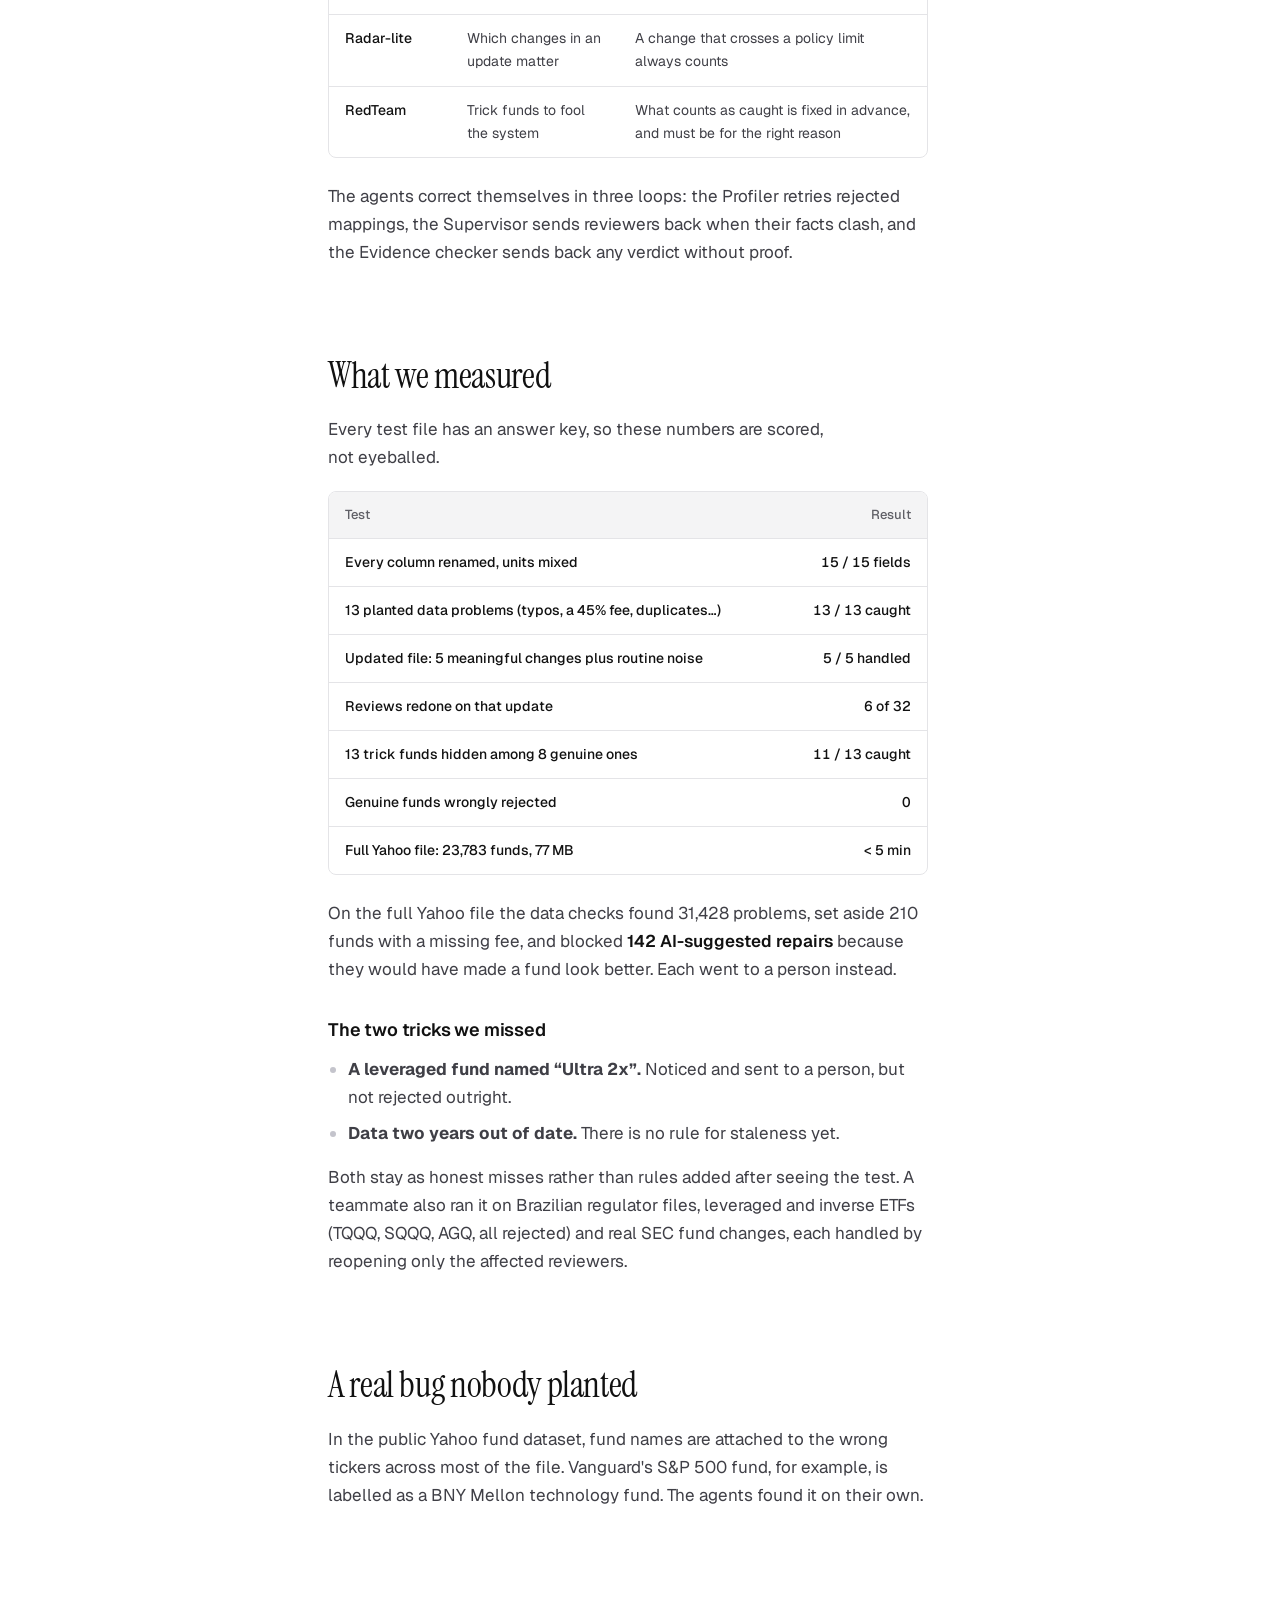
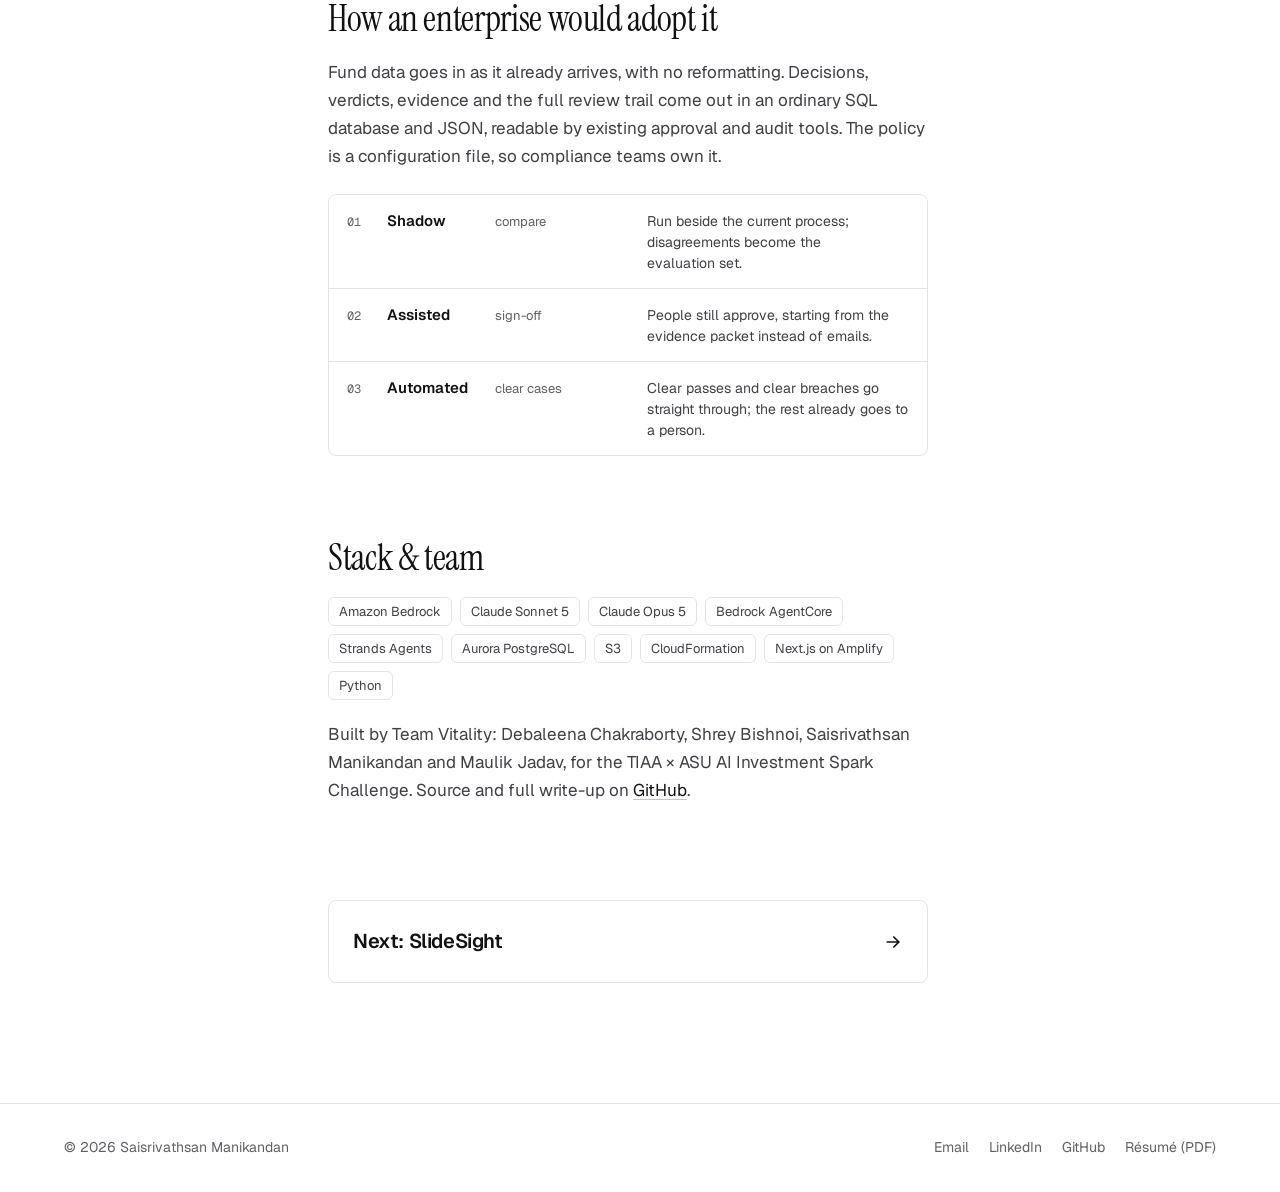
==== commit b69fee6a: "style: top bar order, working blur, tall-screen marker fix and critique fixes - Nav order About me, " ====
--- a/fundsentinel.html
+++ b/fundsentinel.html
@@ -26,8 +26,8 @@
       <nav aria-label="Main">
         <ul>
           <li><a href="index.html#work" aria-current="page">Work</a></li>
+          <li><a href="index.html#contact">Contact</a></li>
           <li><a href="resume.html">Résumé</a></li>
-          <li><a href="index.html#contact">Contact</a></li>
         </ul>
       </nav>
     </div>
--- a/site.css
+++ b/site.css
@@ -26,7 +26,7 @@
 }
 
 * { box-sizing: border-box; margin: 0; padding: 0; }
-html { scroll-behavior: smooth; scroll-padding-top: 88px; }
+html { scroll-behavior: smooth; scroll-padding-top: 80px; }
 body {
   background: var(--bg);
   color: var(--ink);
@@ -50,26 +50,37 @@
   word-break: break-word;
 }
 
-/* NAV */
+/* NAV: floating mono index, centred. A black marker (.nav-ind, positioned by motion.js)
+   slides to the current section; view transitions carry it across pages. */
+@view-transition { navigation: auto; }
 .nav {
-  position: sticky; top: 0; z-index: 10;
-  background: color-mix(in srgb, var(--bg) 85%, transparent);
-  backdrop-filter: saturate(180%) blur(8px);
-  -webkit-backdrop-filter: saturate(180%) blur(8px);
-  border-bottom: 1px solid var(--line);
+  position: sticky; top: 16px; z-index: 10;
+  width: fit-content; max-width: calc(100% - 32px); margin: 16px auto 0;
 }
 .nav-inner {
-  max-width: var(--max); margin: 0 auto; padding: 0 24px; height: 64px;
-  display: flex; align-items: center; justify-content: space-between;
-}
-.brand { color: var(--ink); font-weight: 600; letter-spacing: -.01em; white-space: nowrap; }
-.nav ul { list-style: none; display: flex; gap: 4px; }
-.nav ul a {
-  display: block; padding: 8px 12px; border-radius: 6px;
-  color: var(--muted); font-size: 14px; font-weight: 500;
-}
-.nav ul a:hover { color: var(--ink); background: var(--bg-soft); text-decoration: none; }
-.nav ul a[aria-current="page"] { color: var(--ink); background: var(--bg-soft); }
+  position: relative; display: flex; align-items: center; gap: 0; padding: 4px;
+  background: color-mix(in srgb, var(--bg) 90%, transparent);
+  backdrop-filter: saturate(180%) blur(12px); -webkit-backdrop-filter: saturate(180%) blur(12px);
+  border: 1px solid var(--line-strong); border-radius: 6px;
+}
+.nav ul { list-style: none; display: flex; }
+.nav a {
+  position: relative; z-index: 1; display: block; padding: 9px 12px; border-radius: 2px; white-space: nowrap;
+  font: 500 12px/1 var(--mono); letter-spacing: .06em; text-transform: uppercase;
+  color: var(--muted); transition: color .3s var(--ease-out);
+}
+.nav a:hover { color: var(--ink); text-decoration: none; }
+.nav a.is-active { color: var(--on-accent); }
+.nav-ind {
+  position: absolute; top: 4px; bottom: 4px; left: 0; width: 0;
+  background: var(--ink); border-radius: 2px; view-transition-name: nav-ind;
+}
+.nav-ind.is-ready { transition: transform .45s var(--ease-out), width .45s var(--ease-out); }
+@media (prefers-reduced-motion: reduce) {
+  .nav-ind.is-ready { transition: none; }
+  @view-transition { navigation: none; }
+}
+::view-transition-group(nav-ind) { animation-duration: .45s; animation-timing-function: cubic-bezier(.22, 1, .36, 1); }
 
 /* HERO */
 .wrap { max-width: var(--max); margin: 0 auto; padding: 0 24px; }
@@ -268,7 +279,8 @@
   .toc { display: none; }
 }
 @media (max-width: 640px) {
-  .nav ul a { padding: 8px 8px; }
+  .nav { top: 10px; margin-top: 10px; }
+  .nav a { padding: 9px 10px; }
   .stats { grid-template-columns: 1fr 1fr; }
   .stat { padding: 18px; }
   .stat:nth-child(2) { border-right: 0; }
@@ -289,7 +301,13 @@
 .intro h1 { margin: 0 0 18px; }
 .intro .lede { max-width: 44ch; }
 .intro .bio { margin-top: 14px; max-width: 60ch; color: var(--ink-2); font-size: 16px; }
-.status { display: inline-flex; align-items: flex-start; gap: 8px; margin-top: 20px; font-size: 14px; color: var(--ink-2); }
+.status { display: inline-flex; align-items: flex-start; gap: 8px; margin-top: 20px; font-size: 14px; color: var(--ink-2); text-wrap: balance; }
+.proof { margin-top: 6px; font-size: 14px; color: var(--muted); text-wrap: balance; }
+@media (min-width: 961px) {
+  .featured .project > p { min-height: calc(3em * 1.65); }
+  .featured .lead { margin-top: 0; }
+  .featured .more { margin-top: auto; }
+}
 .status::before { content: ""; flex: none; margin-top: 8px; width: 8px; height: 8px; border-radius: 50%; background: #1f9d55; }
 
 .home-section { padding: 96px 0 0; }
@@ -389,6 +407,7 @@
   .intro { gap: 24px; }
   .intro > div { display: flex; flex-direction: column; }
   .intro .status { align-self: flex-start; margin-top: 16px; }
+  .intro .proof { margin-top: 8px; }
   .intro .actions { margin-top: 20px; }
   .intro .bio { order: 1; margin-top: 28px; }
   .project { padding: 22px; }
@@ -417,14 +436,11 @@
 .entry:last-child { padding-bottom: 0; }
 
 /* Type variation: serif display for titles and figures, mono for small labels */
-h1, h2, .stat b, .lead b, .callout b, .email a { font-family: var(--serif); font-weight: 400; }
+h1, h2, .email a { font-family: var(--serif); font-weight: 400; }
 .intro h1 { font-size: clamp(48px, 6.5vw, 76px); }
 .resume-head h1 { font-size: clamp(42px, 5.5vw, 60px); }
 h2 { font-size: 36px; letter-spacing: -.01em; }
 .resume h2 { font-size: 30px; letter-spacing: -.01em; }
-.stat b { font-size: 48px; letter-spacing: -.02em; }
-.lead b { font-size: 40px; letter-spacing: -.02em; }
-.callout b { font-size: 32px; letter-spacing: -.01em; }
 .email a { font-style: italic; letter-spacing: -.01em; }
 .lede { font-family: var(--serif); font-style: italic; font-size: 24px; line-height: 1.4; }
 .pill, .when, .crumbs, .toc p, .meta, .entry .when, .stats-note {
@@ -432,7 +448,6 @@
 }
 @media (max-width: 640px) {
   h2 { font-size: 30px; }
-  .stat b { font-size: 38px; }
   .lede { font-size: 20px; }
 }
 /* Résumé summary is a paragraph, not a lede: keep it in the body face. */
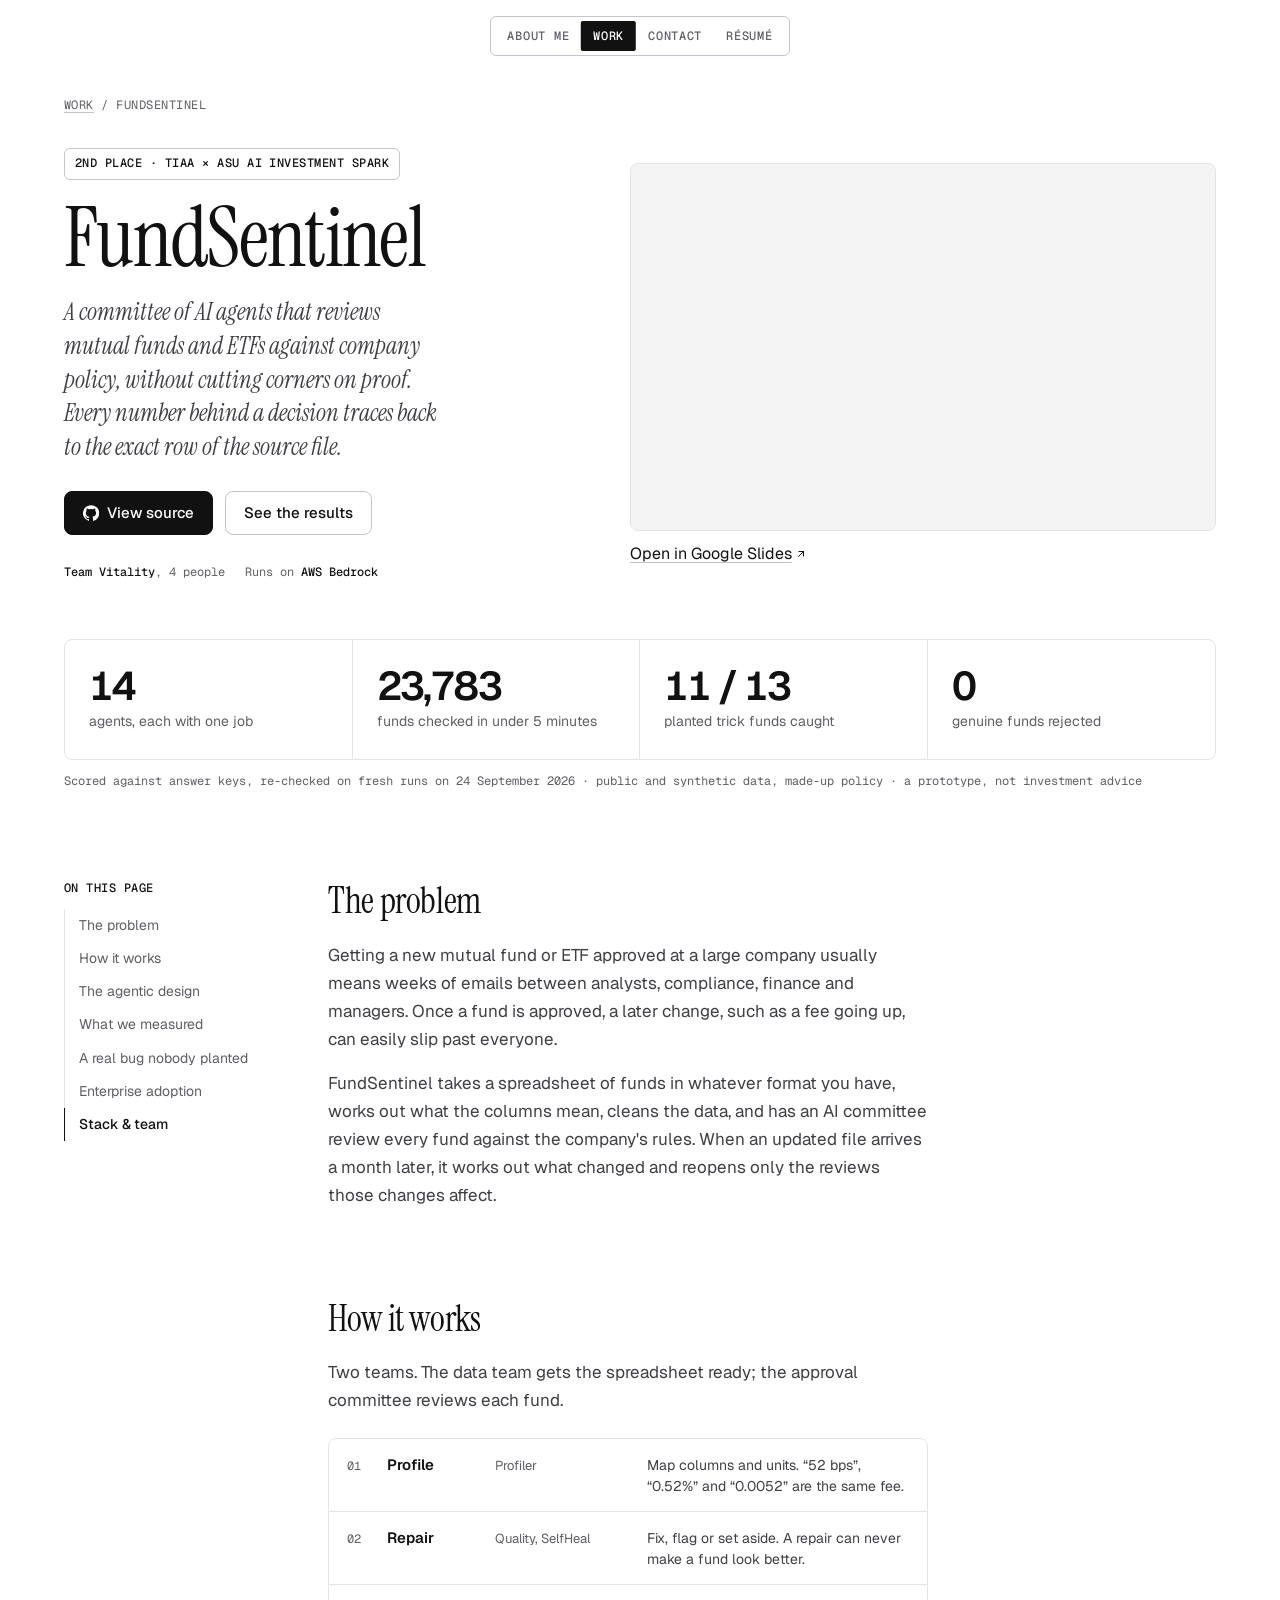
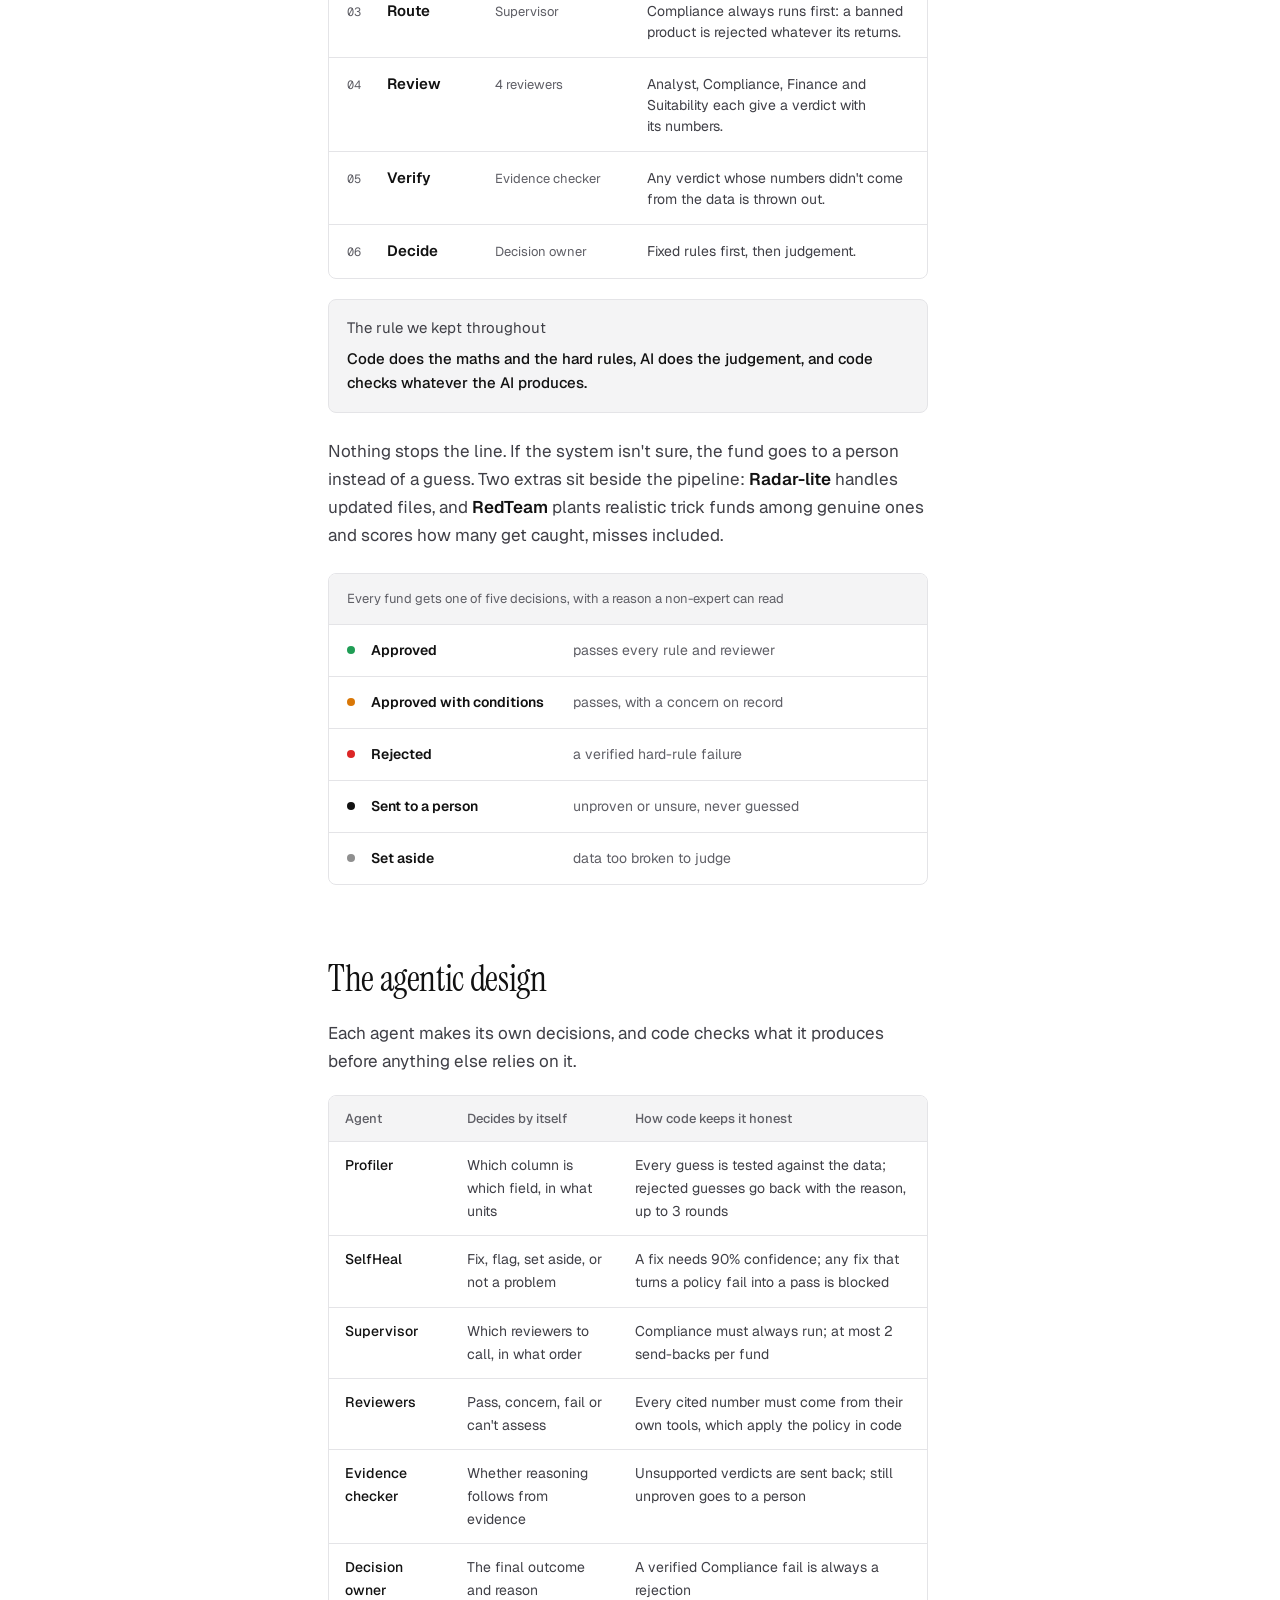
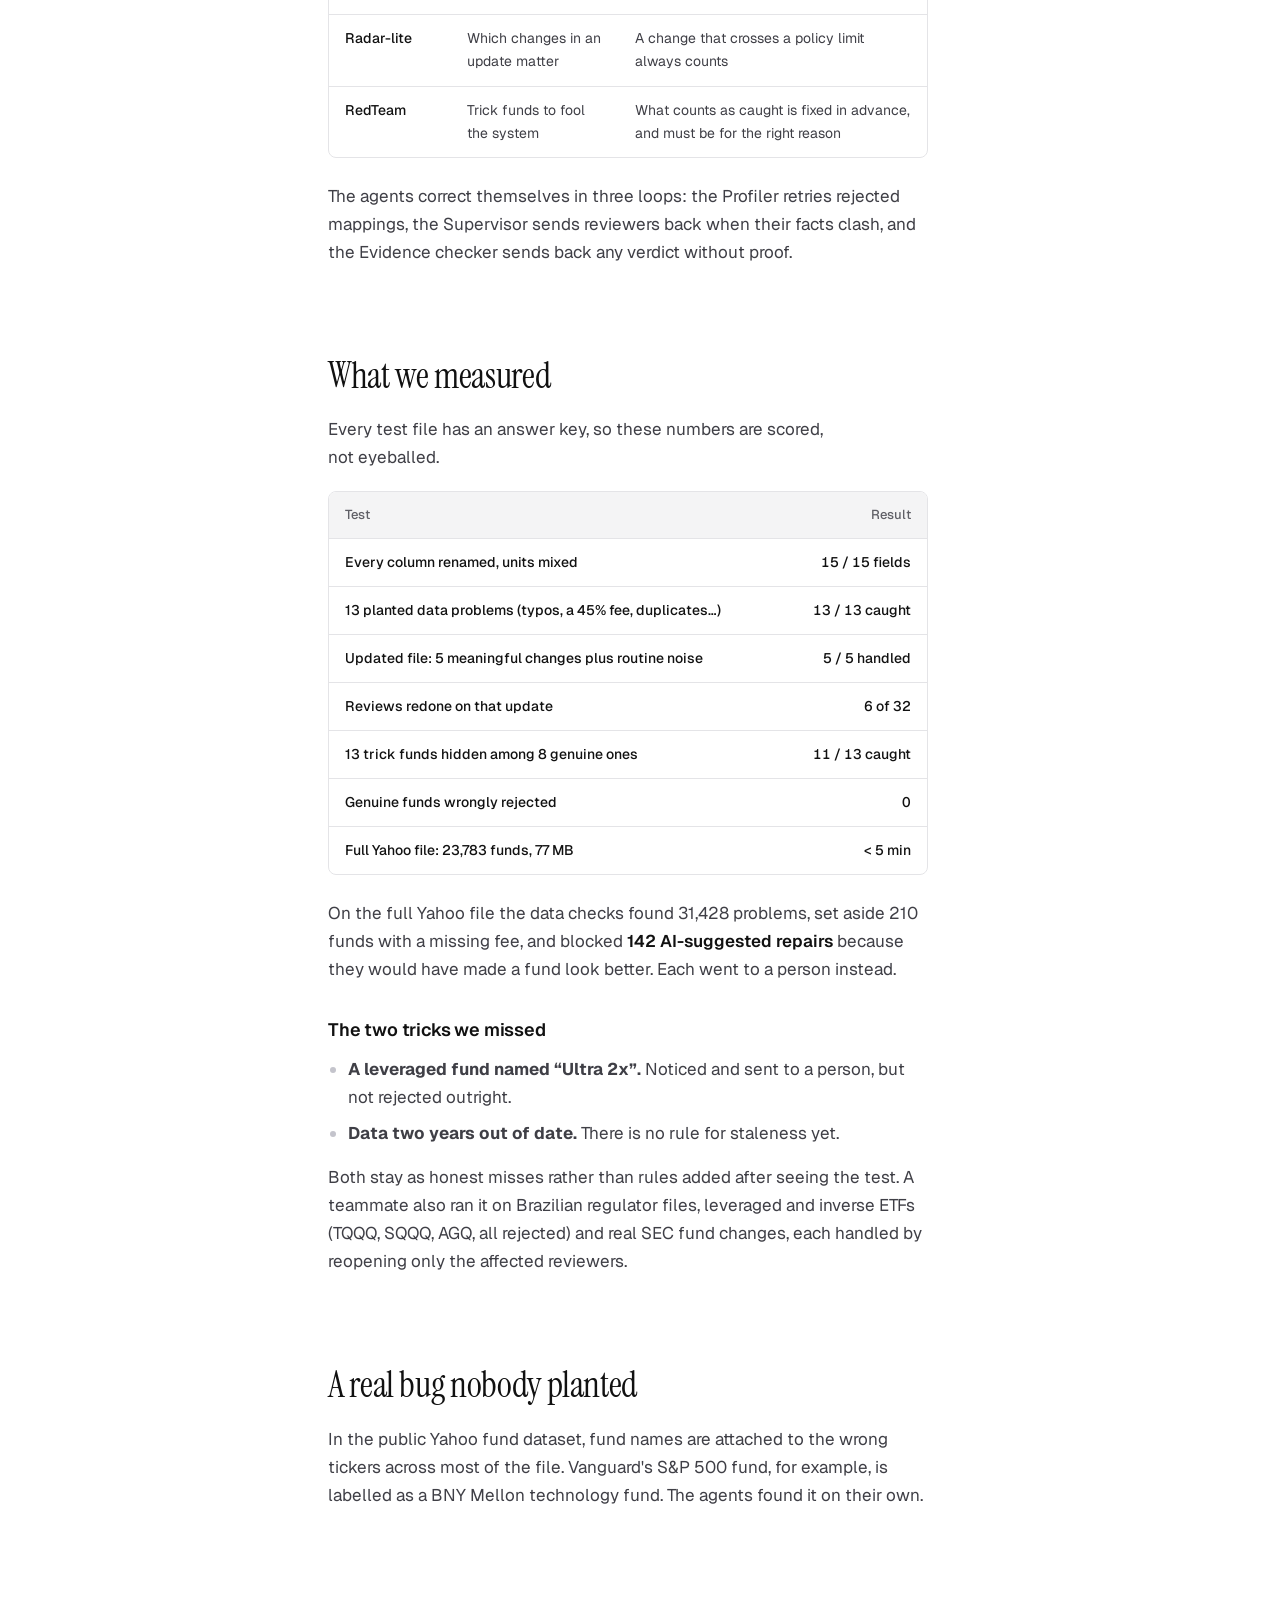
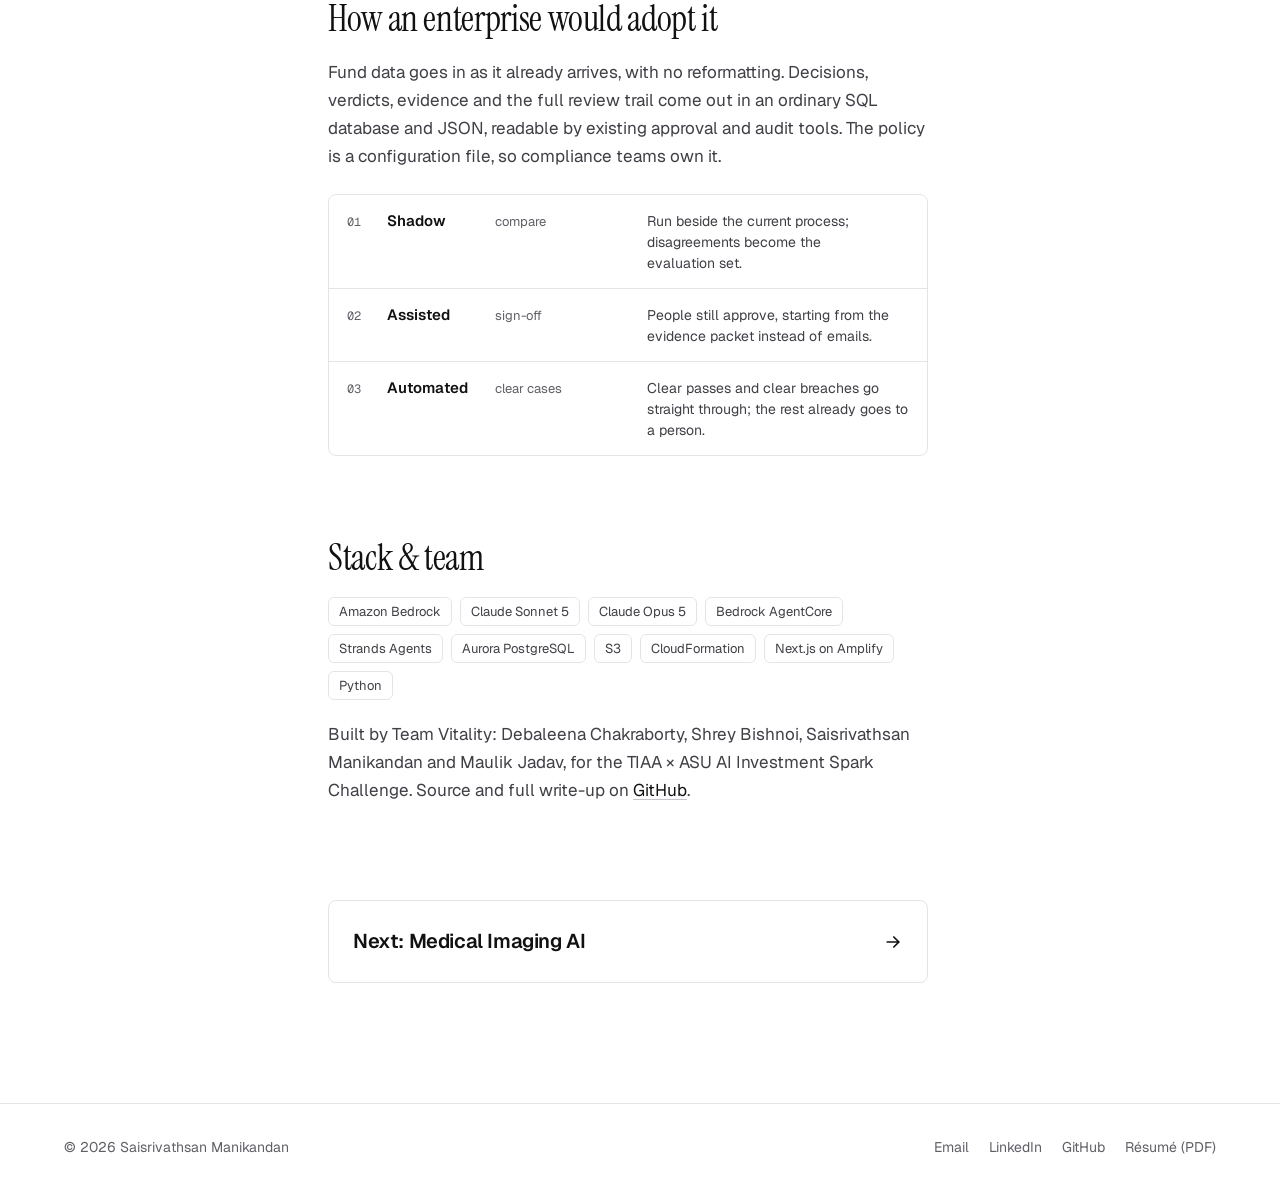
==== commit bc3608a8: "feat: Swin-CXR-Suite case study page - New medical-imaging.html: hero summary of all three tasks wit" ====
--- a/fundsentinel.html
+++ b/fundsentinel.html
@@ -239,8 +239,8 @@
               href="https://github.com/smanika3/FundSentinel" target="_blank" rel="noopener">GitHub</a>.</p>
         </section>
 
-        <a class="next" href="slidesight.html">
-          <b>Next: SlideSight</b>
+        <a class="next" href="medical-imaging.html">
+          <b>Next: Medical Imaging AI</b>
           <svg viewBox="0 0 24 24" fill="none" stroke="currentColor" stroke-width="2" stroke-linecap="round"
             aria-hidden="true"><path d="M5 12h14M13 6l6 6-6 6" /></svg>
         </a>
--- a/site.css
+++ b/site.css
@@ -468,3 +468,72 @@
 @keyframes fill { from { transform: scaleX(0); } }
 /* Long label lines stay sentence case; uppercase is only for short tags. */
 .stats-note, .meta { text-transform: none; letter-spacing: 0; }
+
+/* MEDICAL IMAGING: hero diagram, task tabs, figures */
+.hero-sum { margin-top: 16px; max-width: 58ch; color: var(--ink-2); text-wrap: pretty; }
+.arch { border: 1px solid var(--line); border-radius: 12px; padding: 24px; background: var(--raised); }
+.arch-in { text-align: center; font: 500 12px/1 var(--mono); letter-spacing: .06em; text-transform: uppercase; color: var(--muted); }
+.arch-bb {
+  position: relative; margin-top: 24px; padding: 14px 16px; border-radius: var(--radius);
+  background: var(--ink); color: var(--on-accent); text-align: center;
+}
+.arch-bb::before { content: ""; position: absolute; left: 50%; top: -18px; height: 12px; border-left: 1px solid var(--line-strong); }
+.arch-bb b { display: block; font-weight: 600; letter-spacing: -.01em; }
+.arch-bb span { font-size: 13px; color: color-mix(in srgb, var(--on-accent) 65%, var(--ink)); }
+.arch-heads { position: relative; list-style: none; display: grid; grid-template-columns: repeat(3, minmax(0, 1fr)); gap: 10px; margin-top: 28px; }
+.arch-heads::before { content: ""; position: absolute; top: -14px; left: 16.66%; right: 16.66%; border-top: 1px solid var(--line-strong); }
+.arch-heads li { position: relative; display: flex; }
+.arch-heads li::before { content: ""; position: absolute; left: 50%; top: -14px; height: 14px; border-left: 1px solid var(--line-strong); }
+.arch-heads a {
+  flex: 1; display: flex; flex-direction: column; gap: 2px; padding: 12px; border: 1px solid var(--line); border-radius: var(--radius);
+  background: var(--bg); color: var(--ink); transition: border-color .15s;
+}
+.arch-heads a:hover { border-color: var(--ink); text-decoration: none; }
+.arch-heads .n { font: 500 11px/1 var(--mono); letter-spacing: .06em; color: var(--muted); }
+.arch-heads b { margin-top: 6px; font-size: 15px; font-weight: 600; letter-spacing: -.01em; }
+.arch-heads small { font-size: 12px; line-height: 1.4; color: var(--muted); }
+.arch-heads strong { margin-top: auto; padding-top: 12px; font-size: 24px; font-weight: 600; letter-spacing: -.04em; font-variant-numeric: tabular-nums; }
+
+
+.arch figcaption { margin-top: 14px; font-size: 12px; line-height: 1.5; color: var(--muted); text-align: center; text-wrap: balance; }
+/* The tab strip sticks under the floating top bar; its solid ground hides content scrolling beneath. */
+.tasks-bar { position: sticky; top: 0; z-index: 9; padding: 72px 0 12px; background: var(--bg); border-bottom: 1px solid var(--line); }
+.tasks {
+  position: relative; display: flex; width: fit-content; max-width: 100%; padding: 4px;
+  background: color-mix(in srgb, var(--bg) 90%, transparent);
+  backdrop-filter: saturate(180%) blur(12px); -webkit-backdrop-filter: saturate(180%) blur(12px);
+  border: 1px solid var(--line-strong); border-radius: var(--radius);
+}
+.tasks a {
+  position: relative; z-index: 1; display: flex; align-items: baseline; gap: 8px; padding: 11px 18px; border-radius: 2px;
+  font-size: 15px; font-weight: 500; line-height: 1; white-space: nowrap; color: var(--muted); transition: color .3s var(--ease-out);
+}
+.tasks a span { font: 500 11px/1 var(--mono); letter-spacing: .06em; color: var(--muted); transition: color .3s var(--ease-out); }
+.tasks a:hover { color: var(--ink); text-decoration: none; }
+.tasks a[aria-current="true"] { color: var(--on-accent); }
+.tasks a[aria-current="true"] span { color: color-mix(in srgb, var(--on-accent) 65%, var(--ink)); }
+.tasks-ind { position: absolute; top: 4px; bottom: 4px; left: 0; width: 0; background: var(--ink); border-radius: 2px; }
+.tasks-ind.is-ready { transition: transform .45s var(--ease-out), width .45s var(--ease-out); }
+@media (prefers-reduced-motion: reduce) { .tasks-ind.is-ready { transition: none; } }
+html:has(.tasks) { scroll-padding-top: 148px; }
+.task.body { padding-top: 48px; }
+.task[hidden] { display: none; }
+.task .toc { top: 148px; }
+
+.fig { margin: 24px 0 28px; }
+.fig img { display: block; width: 100%; height: auto; border: 1px solid var(--line); border-radius: var(--radius); background: #fff; }
+.fig figcaption { margin-top: 8px; font-size: 13px; line-height: 1.5; color: var(--muted); }
+
+@media (max-width: 640px) {
+  .arch { padding: 18px; }
+  .arch-heads { grid-template-columns: 1fr; gap: 8px; margin-top: 20px; }
+  .arch-heads::before, .arch-heads li::before { display: none; }
+  .arch-heads a { display: grid; grid-template-columns: auto 1fr auto; column-gap: 10px; align-items: baseline; }
+  .arch-heads b { margin: 0; }
+  .arch-heads small { grid-column: 2 / -1; }
+  .arch-heads strong { grid-column: 3; grid-row: 1; padding: 0; font-size: 20px; text-align: right; }
+  .tasks-bar { position: static; padding: 40px 0 0; border-bottom: 0; }
+  .tasks a { padding: 10px 11px; font-size: 14px; }
+  .tasks a span { display: none; }
+  html:has(.tasks) { scroll-padding-top: 80px; }
+}
